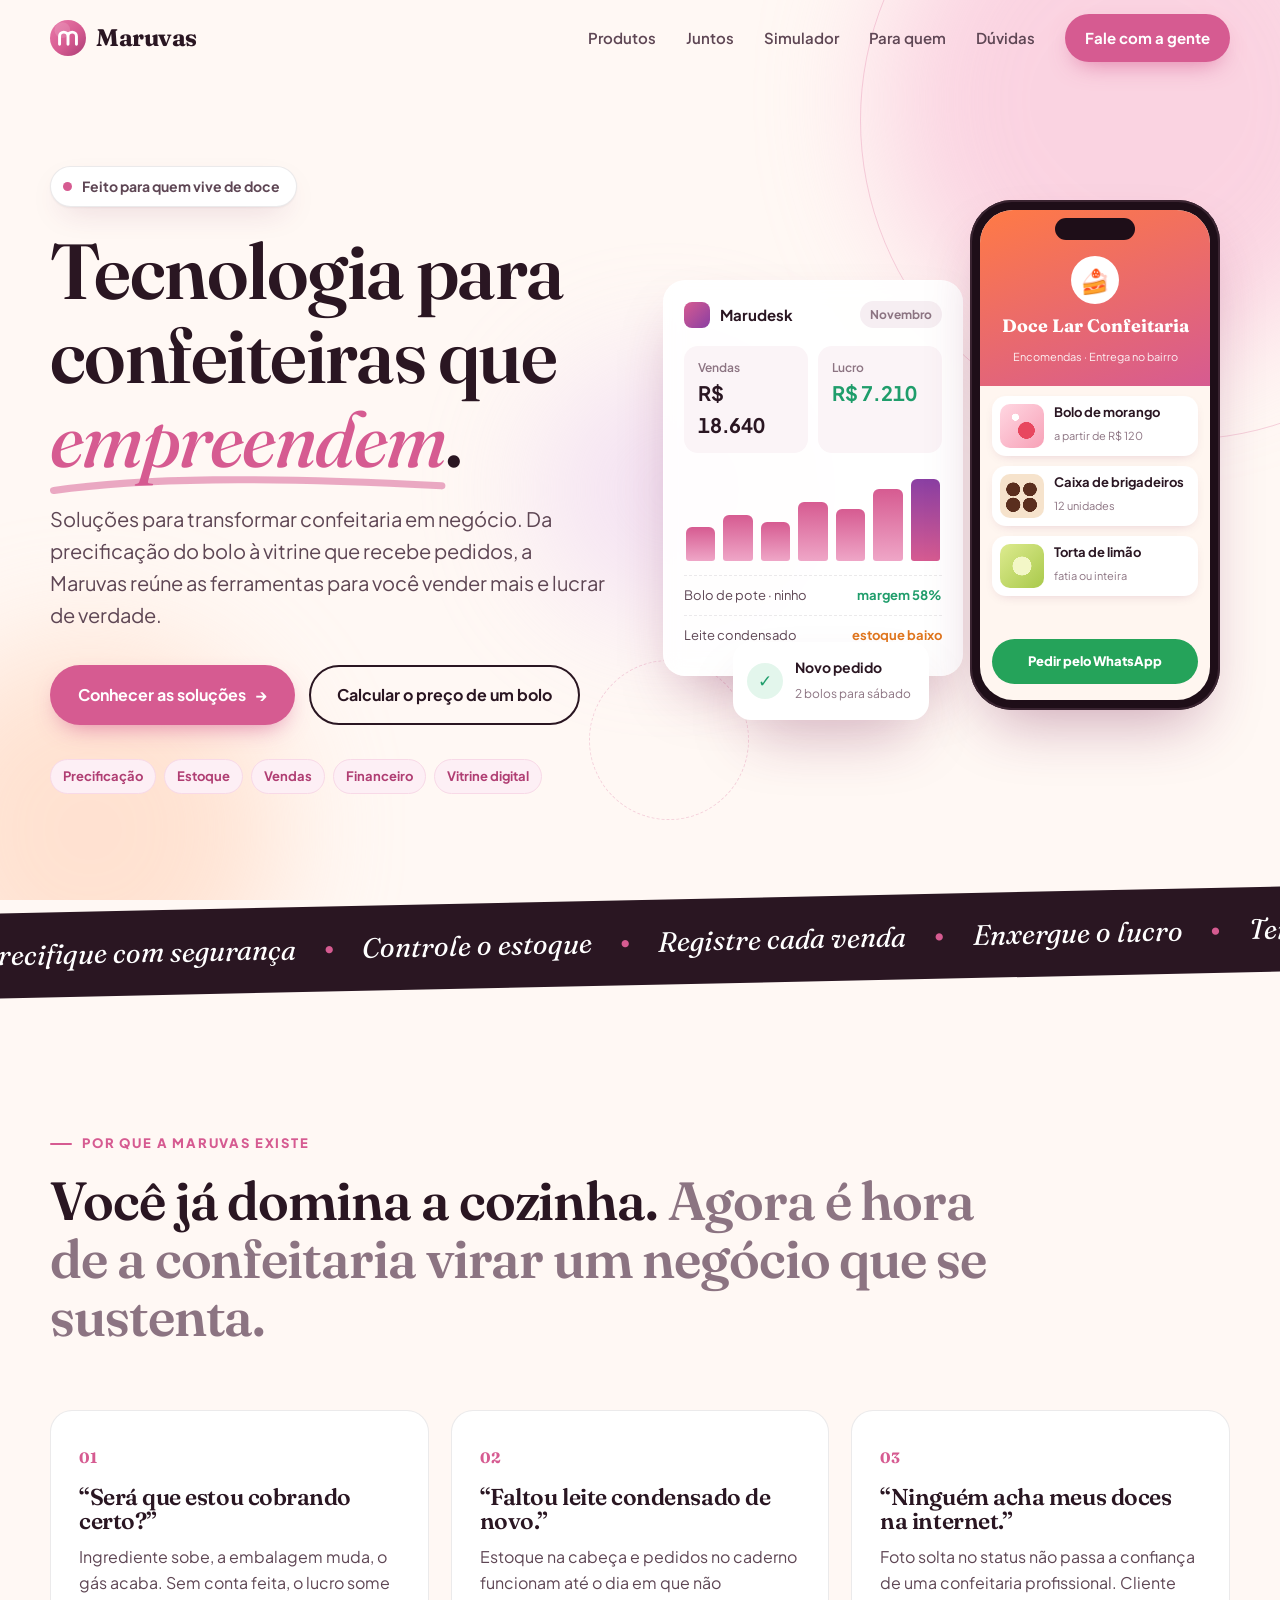
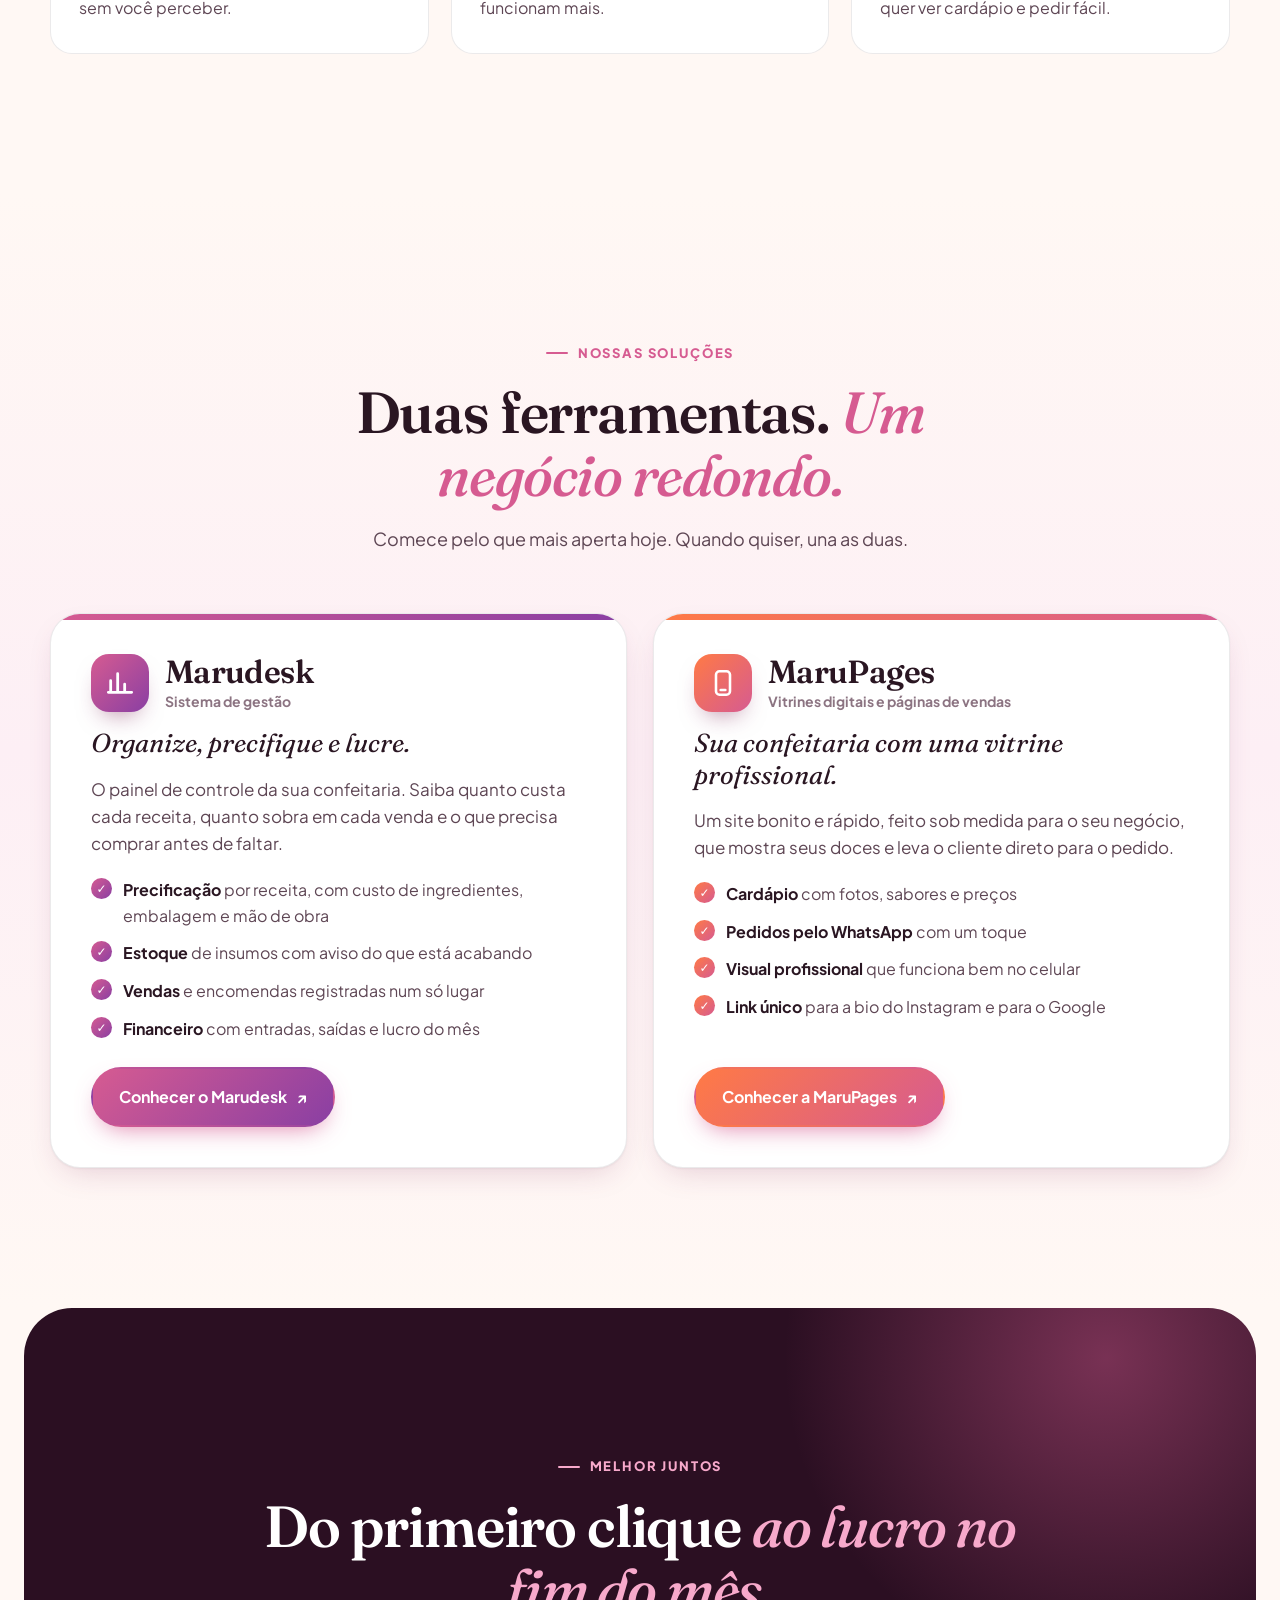
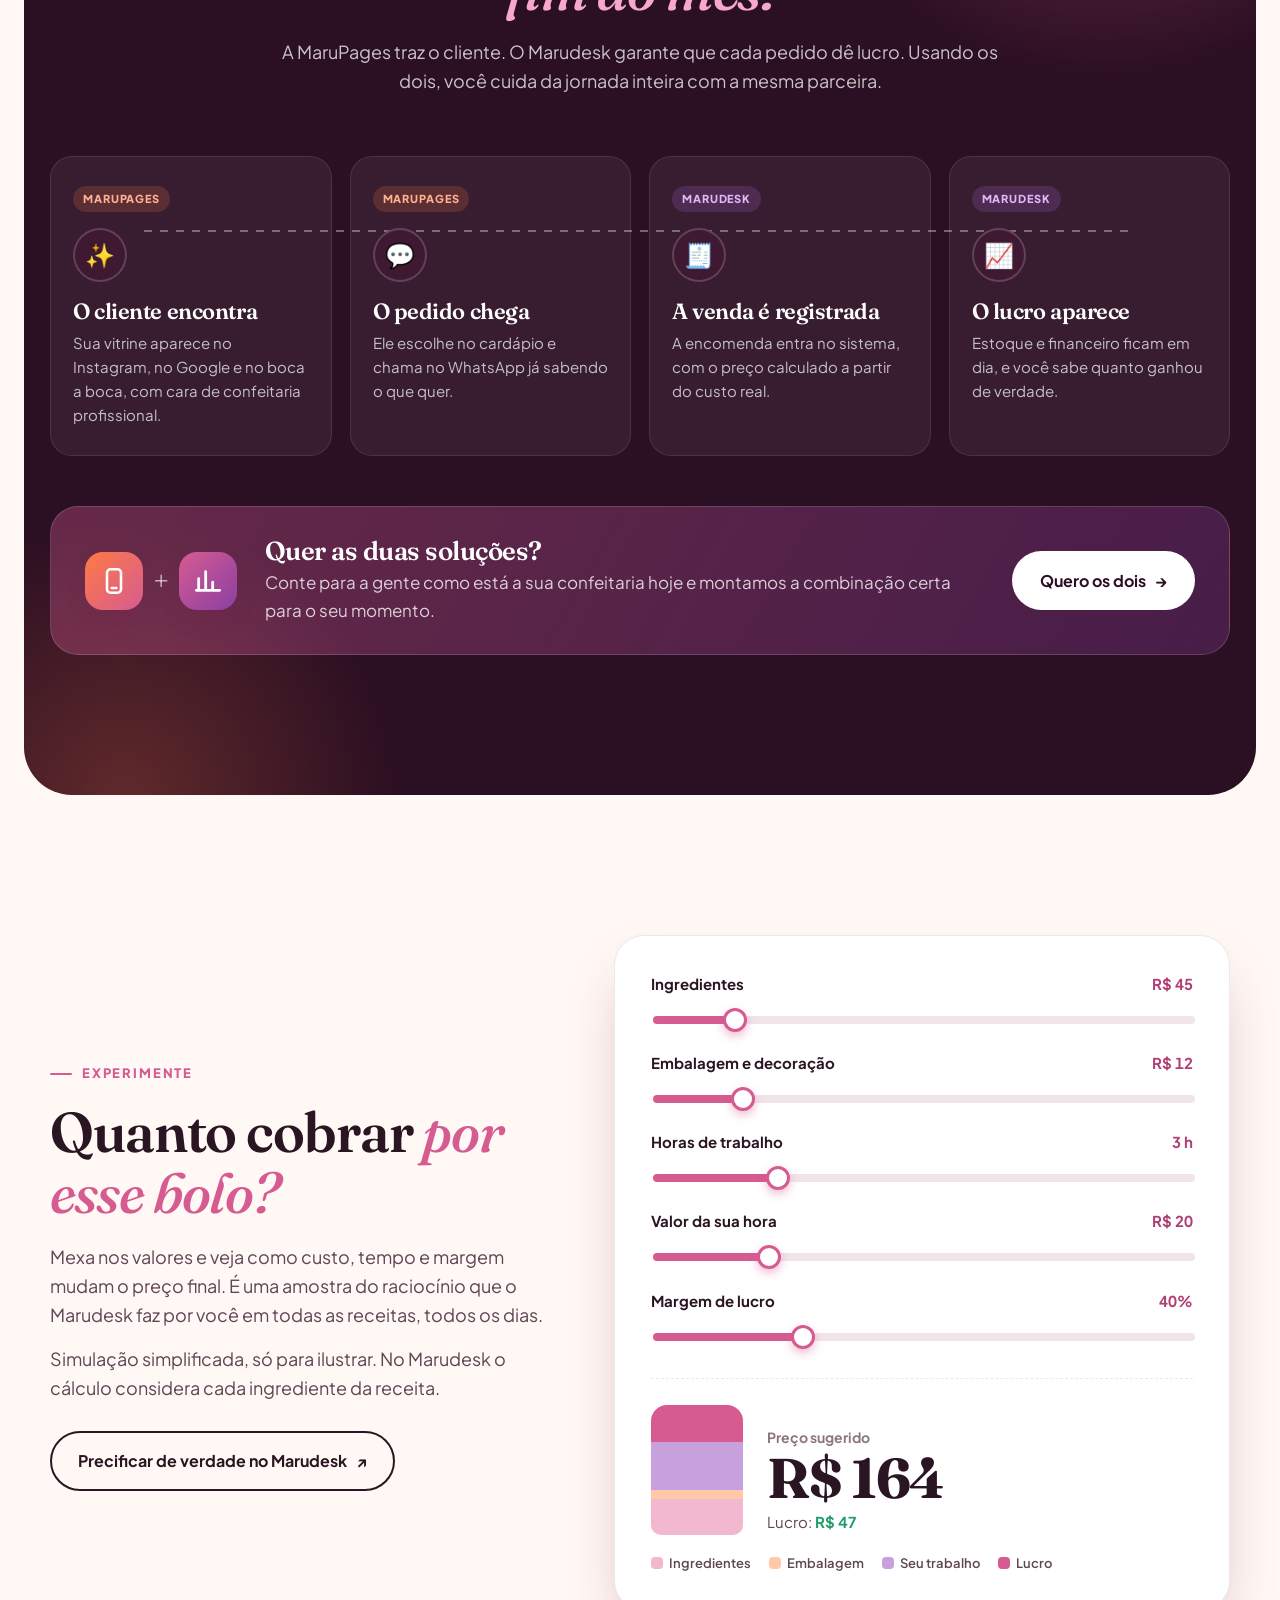
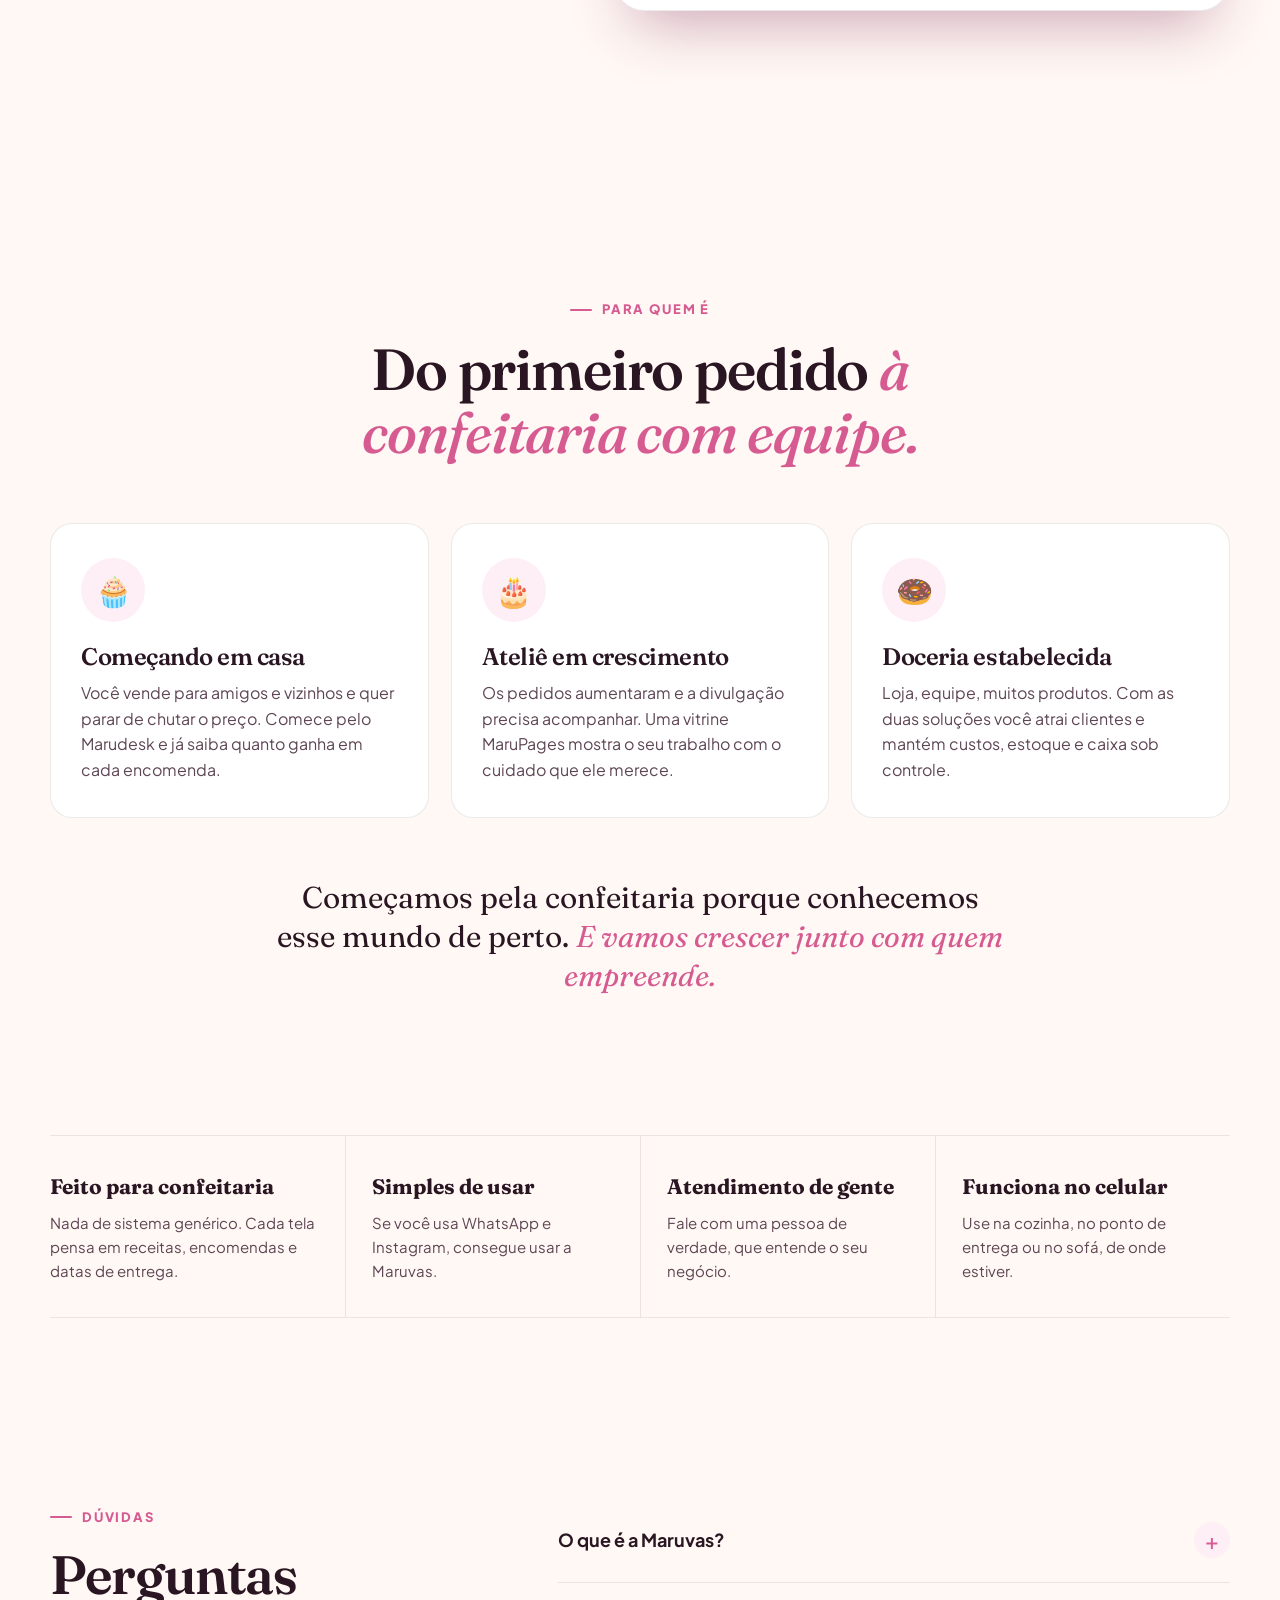
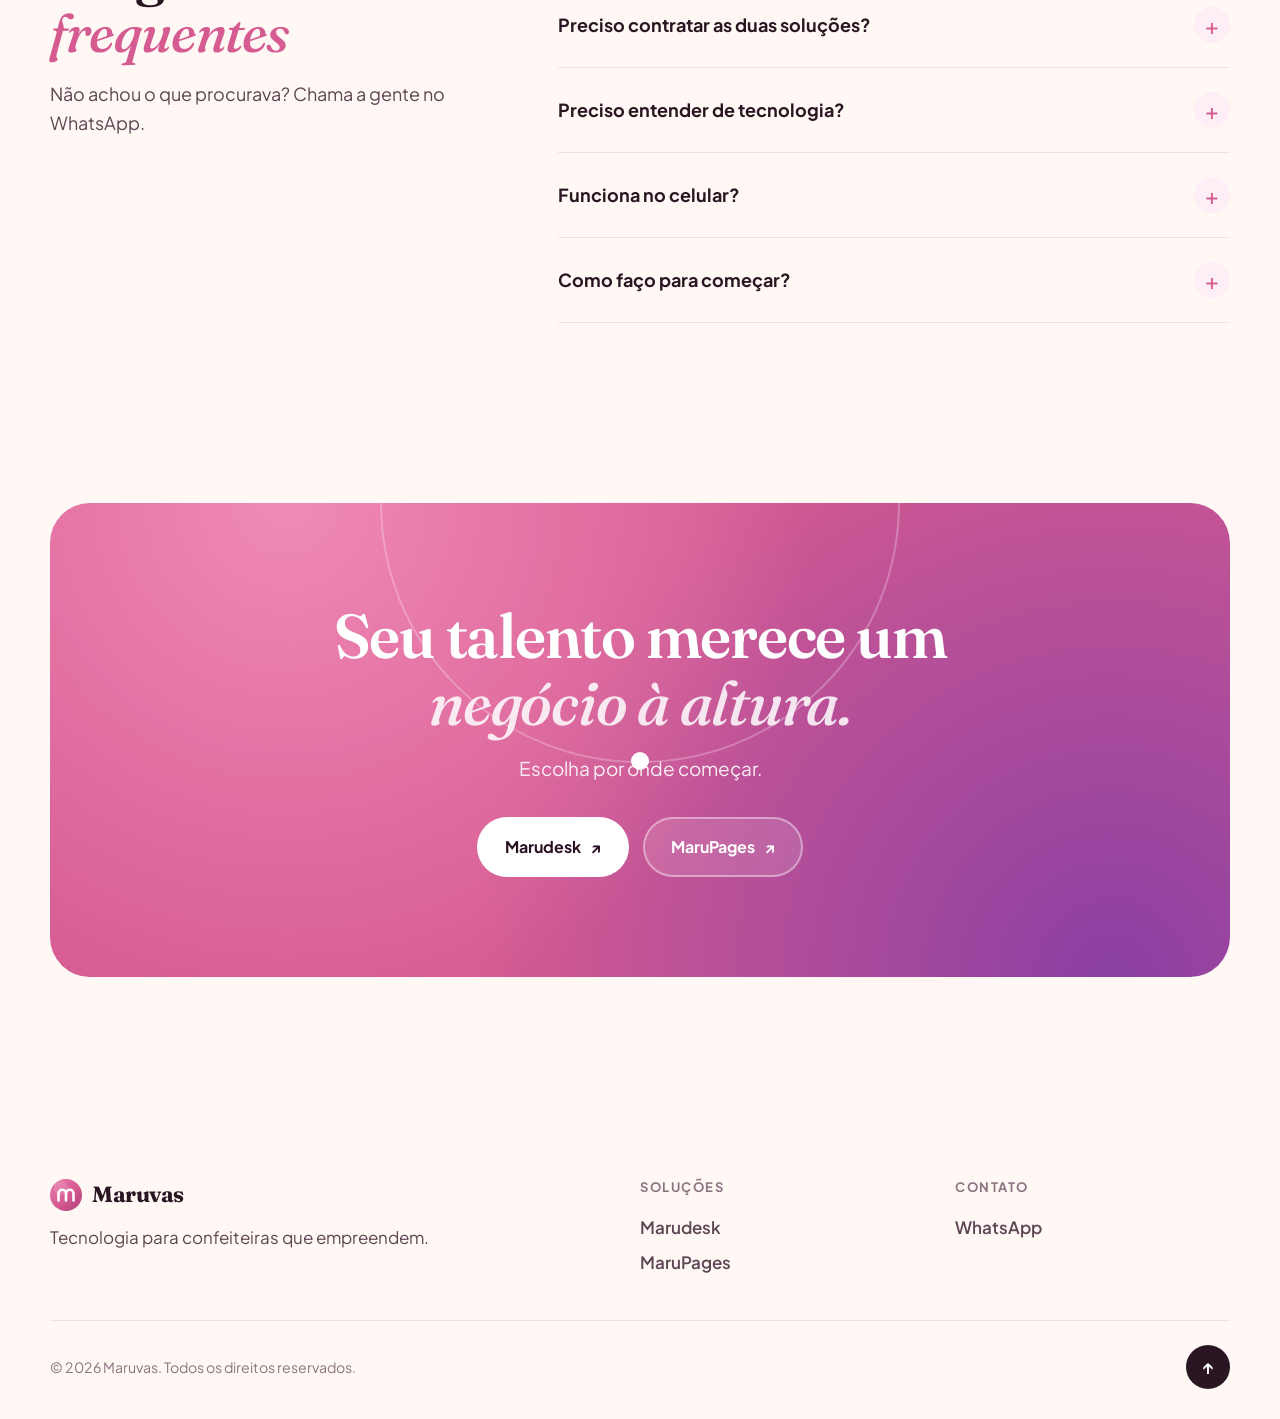
==== public/index.html @ bf13a401 "Site institucional da Maruvas como Worker de arquivos estáticos Co-Authored-By: Claude Opus 5.5 <nor" ====
<!doctype html>
<html lang="pt-BR">
<head>
  <meta charset="utf-8">
  <meta name="viewport" content="width=device-width, initial-scale=1">
  <title>Maruvas · Tecnologia para confeiteiras que empreendem</title>
  <meta name="description" content="A Maruvas cria soluções digitais para confeiteiras e doceiras: Marudesk para precificar, controlar estoque, vendas e financeiro, e MaruPages para ter uma vitrine profissional na internet.">
  <meta name="theme-color" content="#D65B91">
  <meta property="og:type" content="website">
  <meta property="og:title" content="Maruvas · Tecnologia para confeiteiras que empreendem">
  <meta property="og:description" content="Soluções para transformar confeitaria em negócio. Conheça o Marudesk e a MaruPages.">
  <meta property="og:locale" content="pt_BR">
  <link rel="icon" href="img/maruvas.svg" type="image/svg+xml">
  <link rel="preconnect" href="https://fonts.googleapis.com">
  <link rel="preconnect" href="https://fonts.gstatic.com" crossorigin>
  <link href="https://fonts.googleapis.com/css2?family=Fraunces:ital,opsz,wght@0,9..144,500;0,9..144,600;0,9..144,700;1,9..144,500;1,9..144,600&family=Plus+Jakarta+Sans:wght@400;500;600;700;800&display=swap" rel="stylesheet">
  <link rel="stylesheet" href="css/style.css">
</head>
<body>
  <div class="progresso" aria-hidden="true"><span></span></div>

  <header class="topo" id="topo">
    <div class="wrap topo__in">
      <a href="#inicio" class="marca" aria-label="Maruvas, início">
        <img src="img/maruvas.svg" alt="" width="36" height="36">
        <span>Maruvas</span>
      </a>
      <nav class="menu" id="menu" aria-label="Principal">
        <a href="#produtos">Produtos</a>
        <a href="#juntos">Juntos</a>
        <a href="#simulador">Simulador</a>
        <a href="#para-quem">Para quem</a>
        <a href="#duvidas">Dúvidas</a>
        <a href="https://wa.me/554735165171?text=Ol%C3%A1!%20Vim%20pelo%20site%20da%20Maruvas%20e%20quero%20saber%20mais." class="btn btn--sm btn--cheio menu__cta" target="_blank" rel="noopener">Fale com a gente</a>
      </nav>
      <button class="burger" id="burger" aria-label="Abrir menu" aria-expanded="false" aria-controls="menu"><span></span><span></span></button>
    </div>
  </header>

  <main id="inicio">
    <!-- HERO -->
    <section class="hero">
      <div class="hero__fundo" aria-hidden="true">
        <span class="bola bola--1" data-par="18"></span>
        <span class="bola bola--2" data-par="-26"></span>
        <span class="bola bola--3" data-par="12"></span>
        <span class="aro aro--1" data-par="-10"></span>
        <span class="aro aro--2" data-par="22"></span>
      </div>
      <div class="wrap hero__grid">
        <div class="hero__texto">
          <p class="selo" data-surge><span class="ponto"></span> Feito para quem vive de doce</p>
          <h1 data-surge style="--d:.08s">Tecnologia para confeiteiras que <em class="destaque">empreendem<svg viewBox="0 0 300 20" preserveAspectRatio="none" aria-hidden="true"><path d="M3 15 C 70 4, 160 3, 297 11"/></svg></em>.</h1>
          <p class="hero__sub" data-surge style="--d:.16s">Soluções para transformar confeitaria em negócio. Da precificação do bolo à vitrine que recebe pedidos, a Maruvas reúne as ferramentas para você vender mais e lucrar de verdade.</p>
          <div class="hero__acoes" data-surge style="--d:.24s">
            <a href="#produtos" class="btn btn--cheio mag">Conhecer as soluções <span class="seta">→</span></a>
            <a href="#simulador" class="btn btn--linha mag">Calcular o preço de um bolo</a>
          </div>
          <ul class="hero__chips" data-surge style="--d:.32s">
            <li>Precificação</li><li>Estoque</li><li>Vendas</li><li>Financeiro</li><li>Vitrine digital</li>
          </ul>
        </div>

        <div class="hero__cena" aria-hidden="true" data-surge style="--d:.2s">
          <div class="cena" id="cena">
            <!-- Cartão Marudesk -->
            <div class="cartao cartao--painel" data-tilt="8">
              <div class="cartao__topo">
                <span class="mini-logo mini-logo--desk"></span>
                <strong>Marudesk</strong>
                <span class="tag">Novembro</span>
              </div>
              <div class="kpis">
                <div><small>Vendas</small><b data-conta="18640" data-prefixo="R$ ">R$ 0</b></div>
                <div><small>Lucro</small><b class="ok" data-conta="7210" data-prefixo="R$ ">R$ 0</b></div>
              </div>
              <div class="barras">
                <span style="--h:38%"></span><span style="--h:52%"></span><span style="--h:44%"></span><span style="--h:66%"></span><span style="--h:58%"></span><span style="--h:80%"></span><span style="--h:92%"></span>
              </div>
              <div class="linha-item"><span>Bolo de pote · ninho</span><b>margem 58%</b></div>
              <div class="linha-item"><span>Leite condensado</span><b class="alerta">estoque baixo</b></div>
            </div>
            <!-- Celular MaruPages -->
            <div class="celular" data-tilt="10">
              <div class="celular__tela">
                <div class="celular__notch"></div>
                <div class="vitrine">
                  <div class="vitrine__capa">
                    <span class="vitrine__logo">🍰</span>
                    <b>Doce Lar Confeitaria</b>
                    <small>Encomendas · Entrega no bairro</small>
                  </div>
                  <div class="vitrine__item"><span class="foto f1"></span><div><b>Bolo de morango</b><small>a partir de R$ 120</small></div></div>
                  <div class="vitrine__item"><span class="foto f2"></span><div><b>Caixa de brigadeiros</b><small>12 unidades</small></div></div>
                  <div class="vitrine__item"><span class="foto f3"></span><div><b>Torta de limão</b><small>fatia ou inteira</small></div></div>
                  <div class="vitrine__btn">Pedir pelo WhatsApp</div>
                </div>
              </div>
            </div>
            <!-- Notificação -->
            <div class="notif" data-tilt="6">
              <span class="notif__icone">✓</span>
              <div><b>Novo pedido</b><small>2 bolos para sábado</small></div>
            </div>
          </div>
        </div>
      </div>
    </section>

    <!-- FAIXA -->
    <div class="faixa" aria-hidden="true">
      <div class="faixa__trilho">
        <span>Precifique com segurança</span><i>●</i><span>Controle o estoque</span><i>●</i><span>Registre cada venda</span><i>●</i><span>Enxergue o lucro</span><i>●</i><span>Tenha uma vitrine profissional</span><i>●</i><span>Receba pedidos no WhatsApp</span><i>●</i>
        <span>Precifique com segurança</span><i>●</i><span>Controle o estoque</span><i>●</i><span>Registre cada venda</span><i>●</i><span>Enxergue o lucro</span><i>●</i><span>Tenha uma vitrine profissional</span><i>●</i><span>Receba pedidos no WhatsApp</span><i>●</i>
      </div>
    </div>

    <!-- MANIFESTO -->
    <section class="secao manifesto">
      <div class="wrap">
        <p class="rotulo" data-surge>Por que a Maruvas existe</p>
        <h2 class="manifesto__frase" data-surge style="--d:.08s">Você já domina a cozinha. <span>Agora é hora de a confeitaria virar um negócio que se sustenta.</span></h2>
        <div class="dores">
          <article class="dor" data-surge style="--d:.1s">
            <span class="dor__num">01</span>
            <h3>“Será que estou cobrando certo?”</h3>
            <p>Ingrediente sobe, a embalagem muda, o gás acaba. Sem conta feita, o lucro some sem você perceber.</p>
          </article>
          <article class="dor" data-surge style="--d:.18s">
            <span class="dor__num">02</span>
            <h3>“Faltou leite condensado de novo.”</h3>
            <p>Estoque na cabeça e pedidos no caderno funcionam até o dia em que não funcionam mais.</p>
          </article>
          <article class="dor" data-surge style="--d:.26s">
            <span class="dor__num">03</span>
            <h3>“Ninguém acha meus doces na internet.”</h3>
            <p>Foto solta no status não passa a confiança de uma confeitaria profissional. Cliente quer ver cardápio e pedir fácil.</p>
          </article>
        </div>
      </div>
    </section>

    <!-- PRODUTOS -->
    <section class="secao produtos" id="produtos">
      <div class="wrap">
        <div class="cabeca">
          <p class="rotulo" data-surge>Nossas soluções</p>
          <h2 data-surge style="--d:.06s">Duas ferramentas. <em>Um negócio redondo.</em></h2>
          <p class="cabeca__sub" data-surge style="--d:.12s">Comece pelo que mais aperta hoje. Quando quiser, una as duas.</p>
        </div>

        <div class="prods">
          <article class="prod prod--desk brilho" data-surge>
            <div class="prod__topo">
              <span class="prod__logo prod__logo--desk" aria-hidden="true">
                <svg viewBox="0 0 24 24"><path d="M4 20V10M10 20V4M16 20v-7M22 20H2" fill="none" stroke="currentColor" stroke-width="2.4" stroke-linecap="round"/></svg>
              </span>
              <div>
                <h3>Marudesk</h3>
                <p class="prod__tipo">Sistema de gestão</p>
              </div>
            </div>
            <p class="prod__slogan">Organize, precifique e lucre.</p>
            <p>O painel de controle da sua confeitaria. Saiba quanto custa cada receita, quanto sobra em cada venda e o que precisa comprar antes de faltar.</p>
            <ul class="lista">
              <li><b>Precificação</b> por receita, com custo de ingredientes, embalagem e mão de obra</li>
              <li><b>Estoque</b> de insumos com aviso do que está acabando</li>
              <li><b>Vendas</b> e encomendas registradas num só lugar</li>
              <li><b>Financeiro</b> com entradas, saídas e lucro do mês</li>
            </ul>
            <a href="https://marudesk.com.br" class="btn btn--cheio prod__btn mag" target="_blank" rel="noopener">Conhecer o Marudesk <span class="seta">↗</span></a>
          </article>

          <article class="prod prod--pages brilho" data-surge style="--d:.12s">
            <div class="prod__topo">
              <span class="prod__logo prod__logo--pages" aria-hidden="true">
                <svg viewBox="0 0 24 24"><rect x="6" y="2" width="12" height="20" rx="3" fill="none" stroke="currentColor" stroke-width="2.2"/><path d="M10 18h4" stroke="currentColor" stroke-width="2.2" stroke-linecap="round"/></svg>
              </span>
              <div>
                <h3>MaruPages</h3>
                <p class="prod__tipo">Vitrines digitais e páginas de vendas</p>
              </div>
            </div>
            <p class="prod__slogan">Sua confeitaria com uma vitrine profissional.</p>
            <p>Um site bonito e rápido, feito sob medida para o seu negócio, que mostra seus doces e leva o cliente direto para o pedido.</p>
            <ul class="lista">
              <li><b>Cardápio</b> com fotos, sabores e preços</li>
              <li><b>Pedidos pelo WhatsApp</b> com um toque</li>
              <li><b>Visual profissional</b> que funciona bem no celular</li>
              <li><b>Link único</b> para a bio do Instagram e para o Google</li>
            </ul>
            <a href="https://landing-pages-exemplos.nicolasnoronhas.workers.dev/" class="btn btn--cheio prod__btn mag" target="_blank" rel="noopener">Conhecer a MaruPages <span class="seta">↗</span></a>
          </article>
        </div>
      </div>
    </section>

    <!-- JUNTOS -->
    <section class="secao juntos" id="juntos">
      <div class="wrap">
        <div class="cabeca cabeca--claro">
          <p class="rotulo" data-surge>Melhor juntos</p>
          <h2 data-surge style="--d:.06s">Do primeiro clique <em>ao lucro no fim do mês.</em></h2>
          <p class="cabeca__sub" data-surge style="--d:.12s">A MaruPages traz o cliente. O Marudesk garante que cada pedido dê lucro. Usando os dois, você cuida da jornada inteira com a mesma parceira.</p>
        </div>

        <ol class="fluxo">
          <li class="passo" data-surge>
            <span class="passo__tag passo__tag--pages">MaruPages</span>
            <span class="passo__icone">✨</span>
            <h3>O cliente encontra</h3>
            <p>Sua vitrine aparece no Instagram, no Google e no boca a boca, com cara de confeitaria profissional.</p>
          </li>
          <li class="passo" data-surge style="--d:.1s">
            <span class="passo__tag passo__tag--pages">MaruPages</span>
            <span class="passo__icone">💬</span>
            <h3>O pedido chega</h3>
            <p>Ele escolhe no cardápio e chama no WhatsApp já sabendo o que quer.</p>
          </li>
          <li class="passo" data-surge style="--d:.2s">
            <span class="passo__tag passo__tag--desk">Marudesk</span>
            <span class="passo__icone">🧾</span>
            <h3>A venda é registrada</h3>
            <p>A encomenda entra no sistema, com o preço calculado a partir do custo real.</p>
          </li>
          <li class="passo" data-surge style="--d:.3s">
            <span class="passo__tag passo__tag--desk">Marudesk</span>
            <span class="passo__icone">📈</span>
            <h3>O lucro aparece</h3>
            <p>Estoque e financeiro ficam em dia, e você sabe quanto ganhou de verdade.</p>
          </li>
        </ol>

        <div class="combo" data-surge>
          <div class="combo__selos" aria-hidden="true">
            <span class="prod__logo prod__logo--pages"><svg viewBox="0 0 24 24"><rect x="6" y="2" width="12" height="20" rx="3" fill="none" stroke="currentColor" stroke-width="2.2"/><path d="M10 18h4" stroke="currentColor" stroke-width="2.2" stroke-linecap="round"/></svg></span>
            <span class="combo__mais">+</span>
            <span class="prod__logo prod__logo--desk"><svg viewBox="0 0 24 24"><path d="M4 20V10M10 20V4M16 20v-7M22 20H2" fill="none" stroke="currentColor" stroke-width="2.4" stroke-linecap="round"/></svg></span>
          </div>
          <div class="combo__texto">
            <h3>Quer as duas soluções?</h3>
            <p>Conte para a gente como está a sua confeitaria hoje e montamos a combinação certa para o seu momento.</p>
          </div>
          <a href="https://wa.me/554735165171?text=Ol%C3%A1!%20Quero%20saber%20sobre%20Marudesk%20e%20MaruPages%20juntos." class="btn btn--branco mag" target="_blank" rel="noopener">Quero os dois <span class="seta">→</span></a>
        </div>
      </div>
    </section>

    <!-- SIMULADOR -->
    <section class="secao simulador" id="simulador">
      <div class="wrap simulador__grid">
        <div class="simulador__texto">
          <p class="rotulo" data-surge>Experimente</p>
          <h2 data-surge style="--d:.06s">Quanto cobrar <em>por esse bolo?</em></h2>
          <p data-surge style="--d:.12s">Mexa nos valores e veja como custo, tempo e margem mudam o preço final. É uma amostra do raciocínio que o Marudesk faz por você em todas as receitas, todos os dias.</p>
          <p class="nota" data-surge style="--d:.18s">Simulação simplificada, só para ilustrar. No Marudesk o cálculo considera cada ingrediente da receita.</p>
          <a href="https://marudesk.com.br" class="btn btn--linha mag" target="_blank" rel="noopener" data-surge style="--d:.22s">Precificar de verdade no Marudesk <span class="seta">↗</span></a>
        </div>

        <form class="calc brilho" id="calc" data-surge style="--d:.1s" onsubmit="return false">
          <div class="campo">
            <label for="c-ing">Ingredientes <output id="o-ing">R$ 45</output></label>
            <input type="range" id="c-ing" min="5" max="300" step="5" value="45">
          </div>
          <div class="campo">
            <label for="c-emb">Embalagem e decoração <output id="o-emb">R$ 12</output></label>
            <input type="range" id="c-emb" min="0" max="80" step="1" value="12">
          </div>
          <div class="campo">
            <label for="c-hor">Horas de trabalho <output id="o-hor">3 h</output></label>
            <input type="range" id="c-hor" min="0.5" max="12" step="0.5" value="3">
          </div>
          <div class="campo">
            <label for="c-val">Valor da sua hora <output id="o-val">R$ 20</output></label>
            <input type="range" id="c-val" min="5" max="80" step="1" value="20">
          </div>
          <div class="campo">
            <label for="c-mar">Margem de lucro <output id="o-mar">40%</output></label>
            <input type="range" id="c-mar" min="0" max="150" step="5" value="40">
          </div>

          <div class="resultado">
            <div class="resultado__pilha" aria-hidden="true">
              <span class="camada camada--ing" id="b-ing"></span>
              <span class="camada camada--emb" id="b-emb"></span>
              <span class="camada camada--mao" id="b-mao"></span>
              <span class="camada camada--luc" id="b-luc"></span>
            </div>
            <div class="resultado__num">
              <small>Preço sugerido</small>
              <strong id="r-preco" aria-live="polite">R$ 0</strong>
              <span class="resultado__luc">Lucro: <b id="r-lucro">R$ 0</b></span>
            </div>
          </div>
          <ul class="legenda" aria-hidden="true">
            <li><i class="camada--ing"></i>Ingredientes</li>
            <li><i class="camada--emb"></i>Embalagem</li>
            <li><i class="camada--mao"></i>Seu trabalho</li>
            <li><i class="camada--luc"></i>Lucro</li>
          </ul>
        </form>
      </div>
    </section>

    <!-- PARA QUEM -->
    <section class="secao paraquem" id="para-quem">
      <div class="wrap">
        <div class="cabeca">
          <p class="rotulo" data-surge>Para quem é</p>
          <h2 data-surge style="--d:.06s">Do primeiro pedido <em>à confeitaria com equipe.</em></h2>
        </div>
        <div class="perfis">
          <article class="perfil" data-surge>
            <span class="perfil__emoji" aria-hidden="true">🧁</span>
            <h3>Começando em casa</h3>
            <p>Você vende para amigos e vizinhos e quer parar de chutar o preço. Comece pelo Marudesk e já saiba quanto ganha em cada encomenda.</p>
          </article>
          <article class="perfil" data-surge style="--d:.1s">
            <span class="perfil__emoji" aria-hidden="true">🎂</span>
            <h3>Ateliê em crescimento</h3>
            <p>Os pedidos aumentaram e a divulgação precisa acompanhar. Uma vitrine MaruPages mostra o seu trabalho com o cuidado que ele merece.</p>
          </article>
          <article class="perfil" data-surge style="--d:.2s">
            <span class="perfil__emoji" aria-hidden="true">🍩</span>
            <h3>Doceria estabelecida</h3>
            <p>Loja, equipe, muitos produtos. Com as duas soluções você atrai clientes e mantém custos, estoque e caixa sob controle.</p>
          </article>
        </div>
        <p class="futuro" data-surge>Começamos pela confeitaria porque conhecemos esse mundo de perto. <span>E vamos crescer junto com quem empreende.</span></p>
      </div>
    </section>

    <!-- VALORES -->
    <section class="secao valores">
      <div class="wrap valores__grid">
        <div class="valor" data-surge><b>Feito para confeitaria</b><p>Nada de sistema genérico. Cada tela pensa em receitas, encomendas e datas de entrega.</p></div>
        <div class="valor" data-surge style="--d:.08s"><b>Simples de usar</b><p>Se você usa WhatsApp e Instagram, consegue usar a Maruvas.</p></div>
        <div class="valor" data-surge style="--d:.16s"><b>Atendimento de gente</b><p>Fale com uma pessoa de verdade, que entende o seu negócio.</p></div>
        <div class="valor" data-surge style="--d:.24s"><b>Funciona no celular</b><p>Use na cozinha, no ponto de entrega ou no sofá, de onde estiver.</p></div>
      </div>
    </section>

    <!-- DÚVIDAS -->
    <section class="secao duvidas" id="duvidas">
      <div class="wrap duvidas__grid">
        <div class="cabeca cabeca--esq">
          <p class="rotulo" data-surge>Dúvidas</p>
          <h2 data-surge style="--d:.06s">Perguntas <em>frequentes</em></h2>
          <p class="cabeca__sub" data-surge style="--d:.12s">Não achou o que procurava? Chama a gente no WhatsApp.</p>
        </div>
        <div class="faq">
          <details data-surge>
            <summary>O que é a Maruvas?</summary>
            <p>A Maruvas é a marca que reúne as nossas soluções digitais para confeiteiras e doceiras. Hoje são duas: o Marudesk, para a gestão do negócio, e a MaruPages, para a sua vitrine na internet.</p>
          </details>
          <details data-surge style="--d:.05s">
            <summary>Preciso contratar as duas soluções?</summary>
            <p>Não. Cada uma funciona sozinha. Você pode começar pela que resolve o seu maior problema hoje e somar a outra quando fizer sentido.</p>
          </details>
          <details data-surge style="--d:.1s">
            <summary>Preciso entender de tecnologia?</summary>
            <p>Não. Tudo foi pensado para ser simples, e a gente acompanha você nos primeiros passos.</p>
          </details>
          <details data-surge style="--d:.15s">
            <summary>Funciona no celular?</summary>
            <p>Sim. As vitrines MaruPages são feitas primeiro para o celular, e o Marudesk pode ser usado no navegador do celular ou do computador.</p>
          </details>
          <details data-surge style="--d:.2s">
            <summary>Como faço para começar?</summary>
            <p>Escolha a solução abaixo e conheça os detalhes, ou fale com a gente no WhatsApp para entender o que é melhor para o seu momento.</p>
          </details>
        </div>
      </div>
    </section>

    <!-- CTA FINAL -->
    <section class="secao final">
      <div class="wrap">
        <div class="final__caixa" data-surge>
          <span class="final__aro" aria-hidden="true"></span>
          <h2>Seu talento merece um <em>negócio à altura.</em></h2>
          <p>Escolha por onde começar.</p>
          <div class="final__acoes">
            <a href="https://marudesk.com.br" class="btn btn--branco mag" target="_blank" rel="noopener">Marudesk <span class="seta">↗</span></a>
            <a href="https://landing-pages-exemplos.nicolasnoronhas.workers.dev/" class="btn btn--vidro mag" target="_blank" rel="noopener">MaruPages <span class="seta">↗</span></a>
          </div>
        </div>
      </div>
    </section>
  </main>

  <footer class="rodape">
    <div class="wrap rodape__grid">
      <div>
        <a href="#inicio" class="marca marca--rodape"><img src="img/maruvas.svg" alt="" width="32" height="32"><span>Maruvas</span></a>
        <p>Tecnologia para confeiteiras que empreendem.</p>
      </div>
      <div>
        <h4>Soluções</h4>
        <a href="https://marudesk.com.br" target="_blank" rel="noopener">Marudesk</a>
        <a href="https://landing-pages-exemplos.nicolasnoronhas.workers.dev/" target="_blank" rel="noopener">MaruPages</a>
      </div>
      <div>
        <h4>Contato</h4>
        <a href="https://wa.me/554735165171" target="_blank" rel="noopener">WhatsApp</a>
      </div>
    </div>
    <div class="wrap rodape__base">
      <small>© <span id="ano">2026</span> Maruvas. Todos os direitos reservados.</small>
      <a href="#inicio" class="subir" aria-label="Voltar ao topo">↑</a>
    </div>
  </footer>

  <script src="js/main.js" defer></script>
</body>
</html>
---- public/css/style.css ----
:root {
  --rosa: #D65B91;
  --rosa-esc: #B03E73;
  --rosa-claro: #F8D9E7;
  --rosa-bg: #FDEFF5;
  --creme: #FFF8F4;
  --branco: #FFFFFF;
  --tinta: #2A1622;
  --tinta-2: #5E4654;
  --tinta-3: #8C7482;
  --borda: rgba(42, 22, 34, .09);
  --ameixa: #2B0F22;
  --ameixa-2: #3F1832;
  --desk-a: #D65B91;
  --desk-b: #8A3FA3;
  --pages-a: #FF7A45;
  --pages-b: #D65B91;
  --ok: #1F9D6B;
  --alerta: #E0761E;
  --raio: 22px;
  --sombra: 0 1px 2px rgba(42,22,34,.05), 0 12px 32px -12px rgba(120, 30, 80, .22);
  --sombra-forte: 0 30px 60px -20px rgba(120, 30, 80, .38);
  --serif: "Fraunces", Georgia, serif;
  --sans: "Plus Jakarta Sans", system-ui, -apple-system, "Segoe UI", sans-serif;
  --ease: cubic-bezier(.2, .8, .2, 1);
  color-scheme: light;
}

*, *::before, *::after { box-sizing: border-box; }
html { scroll-behavior: smooth; -webkit-text-size-adjust: 100%; overflow-x: clip; }
body {
  margin: 0;
  font-family: var(--sans);
  font-size: 17px;
  line-height: 1.6;
  color: var(--tinta);
  background: var(--creme);
  overflow-x: clip;
  -webkit-font-smoothing: antialiased;
}
img, svg { display: block; max-width: 100%; }
a { color: inherit; }
h1, h2, h3 { font-family: var(--serif); font-weight: 600; line-height: 1.08; letter-spacing: -.02em; margin: 0; }
h2 em, h1 em { font-style: italic; color: var(--rosa); font-weight: 500; }
p { margin: 0; }
::selection { background: var(--rosa); color: #fff; }
:focus-visible { outline: 3px solid var(--rosa); outline-offset: 3px; border-radius: 8px; }

.wrap { width: min(1180px, 100% - 40px); margin-inline: auto; }
.secao { padding: clamp(80px, 11vw, 140px) 0; position: relative; }

/* ---------- Entrada (IntersectionObserver) ---------- */
[data-surge] {
  opacity: 0;
  transform: translateY(26px);
  transition: opacity .8s var(--ease), transform .8s var(--ease);
  transition-delay: var(--d, 0s);
}
[data-surge].vis { opacity: 1; transform: none; }
.sem-js [data-surge] { opacity: 1; transform: none; }

/* ---------- Progresso ---------- */
.progresso { position: fixed; inset: 0 0 auto; height: 3px; z-index: 60; pointer-events: none; }
.progresso span { display: block; height: 100%; width: 100%; transform-origin: 0 50%; transform: scaleX(0); background: linear-gradient(90deg, var(--pages-a), var(--rosa), var(--desk-b)); }

/* ---------- Botões ---------- */
.btn {
  --bx: 0px; --by: 0px;
  display: inline-flex; align-items: center; justify-content: center; gap: .55em;
  padding: 15px 26px; border-radius: 999px;
  font-weight: 700; font-size: 16px; text-decoration: none; white-space: nowrap;
  border: 2px solid transparent; cursor: pointer;
  transform: translate(var(--bx), var(--by));
  transition: transform .35s var(--ease), background .25s, color .25s, box-shadow .3s, border-color .25s;
}
.btn--sm { padding: 10px 18px; font-size: 15px; }
.btn--cheio { background: var(--rosa); color: #fff; box-shadow: 0 10px 24px -10px rgba(214, 91, 145, .8); }
.btn--cheio:hover { background: var(--rosa-esc); box-shadow: 0 16px 30px -10px rgba(214, 91, 145, .9); }
.btn--linha { border-color: var(--tinta); color: var(--tinta); background: transparent; }
.btn--linha:hover { background: var(--tinta); color: #fff; }
.btn--branco { background: #fff; color: var(--ameixa); }
.btn--branco:hover { background: var(--rosa-claro); }
.btn--vidro { background: rgba(255,255,255,.12); color: #fff; border-color: rgba(255,255,255,.4); backdrop-filter: blur(6px); }
.btn--vidro:hover { background: rgba(255,255,255,.22); }
.seta { display: inline-block; transition: transform .3s var(--ease); }
.btn:hover .seta { transform: translateX(4px); }
.btn:hover .seta:is(:not(:empty)) { }

/* ---------- Topo ---------- */
.topo { position: fixed; inset: 0 0 auto; z-index: 50; transition: background .3s, box-shadow .3s, backdrop-filter .3s; }
.topo__in { display: flex; align-items: center; justify-content: space-between; height: 76px; }
.topo.rolou { background: rgba(255, 248, 244, .82); backdrop-filter: saturate(1.4) blur(14px); -webkit-backdrop-filter: saturate(1.4) blur(14px); box-shadow: 0 1px 0 var(--borda); }
.marca { display: inline-flex; align-items: center; gap: 10px; text-decoration: none; font-family: var(--serif); font-weight: 700; font-size: 24px; letter-spacing: -.02em; }
.marca img { transition: transform .6s var(--ease); }
.marca:hover img { transform: rotate(-20deg) scale(1.06); }
.menu { display: flex; align-items: center; gap: 30px; }
.menu a:not(.btn) { text-decoration: none; font-weight: 600; font-size: 15px; color: var(--tinta-2); position: relative; padding: 4px 0; }
.menu a:not(.btn)::after { content: ""; position: absolute; left: 0; right: 0; bottom: -2px; height: 2px; border-radius: 2px; background: var(--rosa); transform: scaleX(0); transform-origin: right; transition: transform .35s var(--ease); }
.menu a:not(.btn):hover { color: var(--tinta); }
.menu a:not(.btn):hover::after, .menu a.ativo::after { transform: scaleX(1); transform-origin: left; }
.menu a.ativo { color: var(--tinta); }
.burger { display: none; width: 44px; height: 44px; border: 0; background: transparent; position: relative; cursor: pointer; border-radius: 12px; }
.burger span { position: absolute; left: 11px; right: 11px; height: 2px; background: var(--tinta); border-radius: 2px; transition: transform .35s var(--ease), top .35s var(--ease); }
.burger span:first-child { top: 17px; }
.burger span:last-child { top: 25px; }
.burger[aria-expanded="true"] span:first-child { top: 21px; transform: rotate(45deg); }
.burger[aria-expanded="true"] span:last-child { top: 21px; transform: rotate(-45deg); }

/* ---------- Hero ---------- */
.hero { position: relative; padding: 150px 0 90px; min-height: min(100vh, 920px); display: flex; align-items: center; overflow: hidden; }
.hero__fundo { position: absolute; inset: 0; pointer-events: none; }
.bola { position: absolute; border-radius: 50%; filter: blur(60px); opacity: .55; }
.bola--1 { width: 520px; height: 520px; background: #F7B5D2; top: -160px; right: -120px; animation: flutua 14s ease-in-out infinite; }
.bola--2 { width: 380px; height: 380px; background: #FFD0B5; bottom: -120px; left: -100px; animation: flutua 18s ease-in-out infinite reverse; }
.bola--3 { width: 260px; height: 260px; background: #E3C2F0; top: 40%; left: 42%; opacity: .4; animation: flutua 16s ease-in-out infinite; }
.aro { position: absolute; border-radius: 50%; border: 1.5px solid rgba(214, 91, 145, .25); }
.aro--1 { width: 640px; height: 640px; top: -200px; right: -220px; }
.aro--2 { width: 160px; height: 160px; bottom: 80px; left: 46%; border-style: dashed; animation: gira 40s linear infinite; }
@keyframes flutua { 0%,100% { translate: 0 0; } 50% { translate: 30px -40px; } }
@keyframes gira { to { rotate: 360deg; } }

.hero__grid { position: relative; display: grid; grid-template-columns: 1.05fr .95fr; gap: 50px; align-items: center; }
.selo { display: inline-flex; align-items: center; gap: 10px; padding: 8px 16px 8px 12px; border-radius: 999px; background: #fff; border: 1px solid var(--borda); font-size: 14px; font-weight: 700; color: var(--tinta-2); box-shadow: var(--sombra); }
.ponto { width: 9px; height: 9px; border-radius: 50%; background: var(--rosa); box-shadow: 0 0 0 0 rgba(214,91,145,.6); animation: pulsa 2s infinite; }
@keyframes pulsa { 70% { box-shadow: 0 0 0 10px rgba(214,91,145,0); } 100% { box-shadow: 0 0 0 0 rgba(214,91,145,0); } }
.hero h1 { font-size: clamp(42px, 6.2vw, 78px); margin: 22px 0 22px; }
.destaque { position: relative; white-space: nowrap; }
.destaque svg { position: absolute; left: 0; right: 0; bottom: -.12em; width: 100%; height: .3em; overflow: visible; }
.destaque path { fill: none; stroke: var(--rosa); stroke-width: 6; stroke-linecap: round; stroke-dasharray: 320; stroke-dashoffset: 320; opacity: .5; }
.vis .destaque path, h1.vis .destaque path { animation: risca 1.2s .7s var(--ease) forwards; }
@keyframes risca { to { stroke-dashoffset: 0; } }
.hero__sub { font-size: clamp(17px, 1.6vw, 20px); color: var(--tinta-2); max-width: 560px; }
.hero__acoes { display: flex; flex-wrap: wrap; gap: 14px; margin-top: 34px; }
.hero__chips { list-style: none; padding: 0; margin: 34px 0 0; display: flex; flex-wrap: wrap; gap: 8px; }
.hero__chips li { font-size: 13px; font-weight: 700; color: var(--rosa-esc); background: var(--rosa-bg); border: 1px solid var(--rosa-claro); padding: 6px 12px; border-radius: 999px; }

/* Cena */
.hero__cena { position: relative; }
.cena { position: relative; height: 560px; perspective: 1200px; }
[data-tilt] { transition: transform .5s var(--ease); transform-style: preserve-3d; will-change: transform; }
.cartao { position: absolute; background: rgba(255,255,255,.92); border: 1px solid rgba(255,255,255,.8); border-radius: var(--raio); box-shadow: var(--sombra-forte); backdrop-filter: blur(10px); }
.cartao--painel { width: 300px; left: -30px; top: 80px; padding: 20px; z-index: 1; }
.cartao__topo { display: flex; align-items: center; gap: 10px; margin-bottom: 18px; font-size: 15px; }
.tag { margin-left: auto; font-size: 12px; font-weight: 700; color: var(--tinta-3); background: #F6EEF2; padding: 4px 10px; border-radius: 999px; }
.mini-logo { width: 26px; height: 26px; border-radius: 8px; }
.mini-logo--desk { background: linear-gradient(135deg, var(--desk-a), var(--desk-b)); }
.kpis { display: grid; grid-template-columns: 1fr 1fr; gap: 10px; }
.kpis div { background: #FBF4F7; border-radius: 14px; padding: 12px 14px; }
.kpis small { display: block; font-size: 12px; color: var(--tinta-3); font-weight: 600; }
.kpis b { font-size: 20px; font-variant-numeric: tabular-nums; letter-spacing: -.01em; }
.kpis b.ok { color: var(--ok); }
.barras { display: flex; align-items: flex-end; gap: 8px; height: 90px; margin: 18px 0 14px; padding: 0 2px; }
.barras span { flex: 1; height: var(--h); border-radius: 6px 6px 3px 3px; background: linear-gradient(180deg, var(--rosa), #EFA6C7); transform-origin: bottom; transform: scaleY(0); transition: transform 1s var(--ease); }
.barras span:last-child { background: linear-gradient(180deg, var(--desk-b), var(--rosa)); }
.vis .barras span { transform: scaleY(1); }
.barras span:nth-child(2) { transition-delay: .06s; } .barras span:nth-child(3) { transition-delay: .12s; } .barras span:nth-child(4) { transition-delay: .18s; } .barras span:nth-child(5) { transition-delay: .24s; } .barras span:nth-child(6) { transition-delay: .3s; } .barras span:nth-child(7) { transition-delay: .36s; }
.linha-item { display: flex; justify-content: space-between; gap: 10px; font-size: 13px; padding: 9px 0; border-top: 1px dashed var(--borda); color: var(--tinta-2); }
.linha-item b { color: var(--ok); font-weight: 700; }
.linha-item b.alerta { color: var(--alerta); }

.celular { position: absolute; right: 10px; top: 0; width: 250px; height: 510px; border-radius: 42px; background: #1E0E18; padding: 10px; box-shadow: var(--sombra-forte), inset 0 0 0 2px #3a2431; z-index: 2; }
.celular__tela { position: relative; height: 100%; border-radius: 33px; overflow: hidden; background: #FFF6F0; }
.celular__notch { position: absolute; top: 8px; left: 50%; width: 80px; height: 22px; margin-left: -40px; border-radius: 20px; background: #1E0E18; z-index: 2; }
.vitrine { height: 100%; display: flex; flex-direction: column; }
.vitrine__capa { padding: 46px 16px 18px; text-align: center; color: #fff; background: linear-gradient(160deg, var(--pages-a), var(--pages-b)); }
.vitrine__logo { display: grid; place-items: center; width: 48px; height: 48px; margin: 0 auto 8px; border-radius: 50%; background: #fff; font-size: 24px; }
.vitrine__capa b { display: block; font-family: var(--serif); font-size: 18px; }
.vitrine__capa small { font-size: 11px; opacity: .9; }
.vitrine__item { display: flex; gap: 10px; align-items: center; margin: 10px 12px 0; padding: 8px; background: #fff; border-radius: 14px; box-shadow: 0 4px 12px -6px rgba(120,30,80,.25); }
.vitrine__item b { display: block; font-size: 13px; line-height: 1.2; }
.vitrine__item small { font-size: 11px; color: var(--tinta-3); }
.foto { flex: none; width: 44px; height: 44px; border-radius: 10px; }
.f1 { background: radial-gradient(circle at 35% 30%, #fff 0 8%, transparent 9%), radial-gradient(circle at 60% 60%, #E8475F 0 22%, transparent 23%), linear-gradient(135deg, #FFD7E2, #F7A1B7); }
.f2 { background: radial-gradient(circle at 30% 35%, #5A2E1E 0 16%, transparent 17%), radial-gradient(circle at 68% 35%, #5A2E1E 0 16%, transparent 17%), radial-gradient(circle at 30% 70%, #5A2E1E 0 16%, transparent 17%), radial-gradient(circle at 68% 70%, #5A2E1E 0 16%, transparent 17%), #F6E3CC; }
.f3 { background: radial-gradient(circle at 50% 50%, #F3F7C7 0 30%, transparent 31%), linear-gradient(135deg, #DDEB8F, #A9C94B); }
.vitrine__btn { margin: auto 12px 16px; padding: 12px; border-radius: 999px; text-align: center; font-size: 13px; font-weight: 800; color: #fff; background: #25A35A; animation: chama 2.6s ease-in-out infinite; }
@keyframes chama { 0%,100% { transform: scale(1); } 50% { transform: scale(1.04); } }

.notif { position: absolute; left: 40px; bottom: 40px; display: flex; gap: 12px; align-items: center; padding: 14px 18px 14px 14px; background: #fff; border-radius: 18px; box-shadow: var(--sombra-forte); z-index: 3; animation: sobe 5s ease-in-out infinite; }
.notif__icone { display: grid; place-items: center; width: 36px; height: 36px; border-radius: 50%; background: #E3F6EC; color: var(--ok); font-weight: 900; }
.notif b { display: block; font-size: 14px; }
.notif small { font-size: 12px; color: var(--tinta-3); }
@keyframes sobe { 0%,100% { translate: 0 0; } 50% { translate: 0 -10px; } }

/* ---------- Faixa ---------- */
.faixa { background: var(--tinta); color: #fff; overflow: hidden; padding: 20px 0; transform: rotate(-1.2deg); margin: 0 -20px; position: relative; z-index: 2; }
.faixa__trilho { display: flex; gap: 28px; width: max-content; align-items: center; animation: corre 36s linear infinite; font-family: var(--serif); font-size: clamp(20px, 2.4vw, 28px); font-style: italic; white-space: nowrap; }
.faixa i { font-style: normal; color: var(--rosa); font-size: .6em; }
.faixa:hover .faixa__trilho { animation-play-state: paused; }
@keyframes corre { to { transform: translateX(-50%); } }

/* ---------- Cabeçalhos de seção ---------- */
.rotulo { display: inline-flex; align-items: center; gap: 10px; font-size: 13px; font-weight: 800; letter-spacing: .14em; text-transform: uppercase; color: var(--rosa); margin-bottom: 18px; }
.rotulo::before { content: ""; width: 22px; height: 2px; background: currentColor; border-radius: 2px; }
.cabeca { text-align: center; max-width: 760px; margin: 0 auto 60px; }
.cabeca h2 { font-size: clamp(34px, 4.6vw, 58px); }
.cabeca__sub { margin-top: 18px; font-size: 18px; color: var(--tinta-2); }
.cabeca--esq { text-align: left; margin: 0; }
.cabeca--claro h2 { color: #fff; }
.cabeca--claro h2 em { color: #F7A9CB; }
.cabeca--claro .cabeca__sub { color: rgba(255,255,255,.75); }
.cabeca--claro .rotulo { color: #F7A9CB; }

/* ---------- Manifesto ---------- */
.manifesto__frase { font-size: clamp(30px, 4.2vw, 54px); max-width: 980px; }
.manifesto__frase span { color: var(--tinta-3); }
.dores { display: grid; grid-template-columns: repeat(3, 1fr); gap: 22px; margin-top: 64px; }
.dor { position: relative; padding: 32px 28px; background: #fff; border-radius: var(--raio); border: 1px solid var(--borda); transition: transform .4s var(--ease), box-shadow .4s var(--ease), border-color .3s; }
.dor:hover { transform: translateY(-6px); box-shadow: var(--sombra); border-color: var(--rosa-claro); }
.dor__num { font-family: var(--serif); font-size: 15px; font-weight: 700; color: var(--rosa); }
.dor h3 { font-size: 23px; margin: 14px 0 10px; }
.dor p { color: var(--tinta-2); font-size: 16px; }

/* ---------- Produtos ---------- */
.produtos { background: linear-gradient(180deg, var(--creme), var(--rosa-bg) 50%, var(--creme)); }
.prods { display: grid; grid-template-columns: 1fr 1fr; gap: 26px; }
.prod { position: relative; display: flex; flex-direction: column; gap: 16px; padding: 40px; border-radius: 30px; background: #fff; border: 1px solid var(--borda); box-shadow: var(--sombra); overflow: hidden; transition: transform .5s var(--ease), box-shadow .5s var(--ease); }
.prod::before { content: ""; position: absolute; inset: 0 0 auto; height: 6px; }
.prod--desk::before { background: linear-gradient(90deg, var(--desk-a), var(--desk-b)); }
.prod--pages::before { background: linear-gradient(90deg, var(--pages-a), var(--pages-b)); }
.prod:hover { transform: translateY(-8px); box-shadow: var(--sombra-forte); }
.prod > p { color: var(--tinta-2); }
.prod__topo { display: flex; align-items: center; gap: 16px; }
.prod__topo h3 { font-size: 32px; }
.prod__tipo { font-size: 14px; font-weight: 700; color: var(--tinta-3); }
.prod__logo { display: grid; place-items: center; flex: none; width: 58px; height: 58px; border-radius: 18px; color: #fff; box-shadow: 0 12px 24px -12px rgba(120,30,80,.6); transition: transform .5s var(--ease); }
.prod__logo svg { width: 28px; height: 28px; }
.prod:hover .prod__logo { transform: rotate(-8deg) scale(1.06); }
.prod__logo--desk { background: linear-gradient(135deg, var(--desk-a), var(--desk-b)); }
.prod__logo--pages { background: linear-gradient(135deg, var(--pages-a), var(--pages-b)); }
.prod__slogan { font-family: var(--serif); font-size: 26px; font-style: italic; line-height: 1.2; color: var(--tinta) !important; }
.lista { list-style: none; padding: 0; margin: 4px 0 10px; display: grid; gap: 12px; }
.lista li { position: relative; padding-left: 32px; color: var(--tinta-2); font-size: 16px; }
.lista li::before { content: "✓"; position: absolute; left: 0; top: 1px; width: 21px; height: 21px; display: grid; place-items: center; font-size: 12px; font-weight: 900; border-radius: 50%; color: #fff; background: var(--rosa); }
.prod--desk .lista li::before { background: linear-gradient(135deg, var(--desk-a), var(--desk-b)); }
.prod--pages .lista li::before { background: linear-gradient(135deg, var(--pages-a), var(--pages-b)); }
.lista b { color: var(--tinta); }
.prod__btn { margin-top: auto; align-self: flex-start; }
.prod--desk .prod__btn { background: linear-gradient(135deg, var(--desk-a), var(--desk-b)); }
.prod--pages .prod__btn { background: linear-gradient(135deg, var(--pages-a), var(--pages-b)); }
.prod .prod__btn:hover { filter: brightness(1.08); }

/* brilho que segue o mouse */
.brilho { --mx: 50%; --my: 50%; }
.brilho::after { content: ""; position: absolute; inset: 0; pointer-events: none; border-radius: inherit; background: radial-gradient(420px circle at var(--mx) var(--my), rgba(214, 91, 145, .12), transparent 45%); opacity: 0; transition: opacity .4s; }
.brilho:hover::after { opacity: 1; }

/* ---------- Juntos ---------- */
.juntos { background: var(--ameixa); color: #fff; overflow: hidden; border-radius: 48px; margin: 0 clamp(8px, 2vw, 24px); }
.juntos::before { content: ""; position: absolute; width: 700px; height: 700px; top: -300px; right: -200px; border-radius: 50%; background: radial-gradient(circle, rgba(214,91,145,.45), transparent 65%); pointer-events: none; }
.juntos::after { content: ""; position: absolute; width: 600px; height: 600px; bottom: -300px; left: -200px; border-radius: 50%; background: radial-gradient(circle, rgba(255,122,69,.25), transparent 65%); pointer-events: none; }
.juntos .wrap { position: relative; z-index: 1; }
.fluxo { list-style: none; padding: 0; margin: 0; display: grid; grid-template-columns: repeat(4, 1fr); gap: 18px; position: relative; }
.fluxo::before { content: ""; position: absolute; top: 74px; left: 8%; right: 8%; height: 2px; background: repeating-linear-gradient(90deg, rgba(255,255,255,.35) 0 8px, transparent 8px 16px); }
.passo { position: relative; padding: 26px 22px 28px; border-radius: var(--raio); background: rgba(255,255,255,.06); border: 1px solid rgba(255,255,255,.1); transition: background .3s, transform .4s var(--ease), border-color .3s; }
.passo:hover { background: rgba(255,255,255,.1); transform: translateY(-6px); border-color: rgba(247,169,203,.4); }
.passo__tag { display: inline-block; font-size: 11px; font-weight: 800; letter-spacing: .08em; text-transform: uppercase; padding: 4px 10px; border-radius: 999px; }
.passo__tag--pages { background: rgba(255,122,69,.18); color: #FFB08F; }
.passo__tag--desk { background: rgba(170,100,210,.2); color: #E1B6F5; }
.passo__icone { position: relative; z-index: 1; display: grid; place-items: center; width: 54px; height: 54px; margin: 16px 0 18px; border-radius: 50%; background: var(--ameixa-2); border: 2px solid rgba(255,255,255,.18); font-size: 24px; }
.passo h3 { font-size: 22px; margin-bottom: 8px; }
.passo p { color: rgba(255,255,255,.72); font-size: 15px; }
.combo { display: flex; align-items: center; gap: 28px; margin-top: 50px; padding: 30px 34px; border-radius: 28px; background: linear-gradient(120deg, rgba(214,91,145,.35), rgba(138,63,163,.3)); border: 1px solid rgba(255,255,255,.15); }
.combo__selos { display: flex; align-items: center; gap: 10px; flex: none; }
.combo__mais { font-family: var(--serif); font-size: 30px; color: rgba(255,255,255,.7); }
.combo__texto { flex: 1; }
.combo h3 { font-size: 26px; margin-bottom: 4px; }
.combo p { color: rgba(255,255,255,.78); }

/* ---------- Simulador ---------- */
.simulador__grid { display: grid; grid-template-columns: .9fr 1.1fr; gap: 60px; align-items: center; }
.simulador__texto h2 { font-size: clamp(34px, 4.6vw, 56px); margin-bottom: 20px; }
.simulador__texto > p:not(.rotulo) { color: var(--tinta-2); font-size: 18px; }
.simulador__texto .nota { font-size: 14px; color: var(--tinta-3); margin: 16px 0 28px; }
.calc { position: relative; padding: 36px; border-radius: 30px; background: #fff; border: 1px solid var(--borda); box-shadow: var(--sombra-forte); overflow: hidden; }
.campo + .campo { margin-top: 20px; }
.campo label { display: flex; justify-content: space-between; font-weight: 700; font-size: 15px; margin-bottom: 8px; }
.campo output { font-variant-numeric: tabular-nums; color: var(--rosa-esc); }
input[type="range"] { -webkit-appearance: none; appearance: none; width: 100%; height: 8px; border-radius: 99px; background: linear-gradient(90deg, var(--rosa) var(--p, 50%), #F1E4EA var(--p, 50%)); outline: none; cursor: pointer; }
input[type="range"]::-webkit-slider-thumb { -webkit-appearance: none; width: 24px; height: 24px; border-radius: 50%; background: #fff; border: 3px solid var(--rosa); box-shadow: 0 4px 10px rgba(214,91,145,.4); transition: transform .2s; }
input[type="range"]::-moz-range-thumb { width: 20px; height: 20px; border-radius: 50%; background: #fff; border: 3px solid var(--rosa); box-shadow: 0 4px 10px rgba(214,91,145,.4); }
input[type="range"]:active::-webkit-slider-thumb { transform: scale(1.2); }
.resultado { display: flex; align-items: flex-end; gap: 24px; margin-top: 30px; padding-top: 26px; border-top: 1px dashed var(--borda); }
.resultado__pilha { display: flex; flex-direction: column-reverse; width: 92px; height: 130px; border-radius: 16px 16px 10px 10px; overflow: hidden; background: #F7EEF2; flex: none; }
.camada { display: block; width: 100%; transition: flex-grow .5s var(--ease); flex: 1 1 0; }
.camada--ing { background: #F2B8CF; }
.camada--emb { background: #FFC9A8; }
.camada--mao { background: #C8A0DD; }
.camada--luc { background: var(--rosa); }
.resultado__num small { display: block; font-weight: 700; color: var(--tinta-3); font-size: 14px; }
.resultado__num strong { display: block; font-family: var(--serif); font-size: clamp(40px, 5vw, 56px); line-height: 1.05; letter-spacing: -.02em; font-variant-numeric: tabular-nums; }
.resultado__luc { font-size: 15px; color: var(--tinta-2); }
.resultado__luc b { color: var(--ok); }
.legenda { list-style: none; display: flex; flex-wrap: wrap; gap: 8px 18px; padding: 0; margin: 18px 0 0; font-size: 13px; color: var(--tinta-2); font-weight: 600; }
.legenda li { display: flex; align-items: center; gap: 6px; }
.legenda i { width: 12px; height: 12px; border-radius: 4px; display: inline-block; }

/* ---------- Para quem ---------- */
.perfis { display: grid; grid-template-columns: repeat(3, 1fr); gap: 22px; }
.perfil { padding: 34px 30px; border-radius: var(--raio); background: #fff; border: 1px solid var(--borda); transition: transform .4s var(--ease), box-shadow .4s var(--ease); }
.perfil:hover { transform: translateY(-6px) rotate(-.4deg); box-shadow: var(--sombra); }
.perfil__emoji { display: grid; place-items: center; width: 64px; height: 64px; border-radius: 50%; background: var(--rosa-bg); font-size: 30px; margin-bottom: 22px; transition: transform .5s var(--ease); }
.perfil:hover .perfil__emoji { transform: scale(1.12) rotate(10deg); }
.perfil h3 { font-size: 24px; margin-bottom: 10px; }
.perfil p { color: var(--tinta-2); font-size: 16px; }
.futuro { text-align: center; max-width: 740px; margin: 60px auto 0; font-family: var(--serif); font-size: clamp(22px, 2.6vw, 30px); line-height: 1.3; }
.futuro span { color: var(--rosa); font-style: italic; }

/* ---------- Valores ---------- */
.valores { padding-top: 0; }
.valores__grid { display: grid; grid-template-columns: repeat(4, 1fr); gap: 0; border-top: 1px solid var(--borda); border-bottom: 1px solid var(--borda); }
.valor { padding: 34px 26px; border-left: 1px solid var(--borda); }
.valor:first-child { border-left: 0; padding-left: 0; }
.valor b { display: block; font-family: var(--serif); font-size: 21px; margin-bottom: 8px; }
.valor p { color: var(--tinta-2); font-size: 15px; }

/* ---------- FAQ ---------- */
.duvidas { padding-top: 40px; }
.duvidas__grid { display: grid; grid-template-columns: .8fr 1.2fr; gap: 60px; align-items: start; }
.duvidas h2 { font-size: clamp(34px, 4.4vw, 54px); }
.faq details { border-bottom: 1px solid var(--borda); }
.faq summary { list-style: none; display: flex; align-items: center; justify-content: space-between; gap: 20px; padding: 24px 0; font-weight: 700; font-size: 18px; cursor: pointer; transition: color .2s; }
.faq summary::-webkit-details-marker { display: none; }
.faq summary::after { content: "+"; flex: none; display: grid; place-items: center; width: 36px; height: 36px; border-radius: 50%; background: var(--rosa-bg); color: var(--rosa); font-size: 22px; font-weight: 500; transition: transform .35s var(--ease), background .3s, color .3s; }
.faq summary:hover { color: var(--rosa-esc); }
.faq details[open] summary::after { transform: rotate(45deg); background: var(--rosa); color: #fff; }
.faq details p { padding: 0 50px 24px 0; color: var(--tinta-2); animation: abre .4s var(--ease); }
@keyframes abre { from { opacity: 0; transform: translateY(-6px); } }

/* ---------- CTA final ---------- */
.final { padding-top: 40px; }
.final__caixa { position: relative; overflow: hidden; text-align: center; color: #fff; padding: clamp(60px, 8vw, 100px) 24px; border-radius: 40px; background: radial-gradient(circle at 20% 0%, #F08AB6, transparent 50%), radial-gradient(circle at 90% 100%, #8A3FA3, transparent 55%), var(--rosa); }
.final__aro { position: absolute; width: 520px; height: 520px; top: -260px; left: 50%; margin-left: -260px; border-radius: 50%; border: 2px solid rgba(255,255,255,.25); animation: gira 50s linear infinite; }
.final__aro::after { content: ""; position: absolute; width: 18px; height: 18px; border-radius: 50%; background: #fff; bottom: -9px; left: 50%; margin-left: -9px; }
.final h2 { position: relative; font-size: clamp(34px, 5vw, 62px); max-width: 820px; margin: 0 auto; }
.final h2 em { color: #fff; opacity: .85; }
.final p { position: relative; margin: 16px 0 34px; font-size: 19px; opacity: .9; }
.final__acoes { position: relative; display: flex; justify-content: center; flex-wrap: wrap; gap: 14px; }

/* ---------- Rodapé ---------- */
.rodape { padding: 60px 0 30px; }
.rodape__grid { display: grid; grid-template-columns: 2fr 1fr 1fr; gap: 40px; padding-bottom: 40px; border-bottom: 1px solid var(--borda); }
.marca--rodape { font-size: 22px; margin-bottom: 12px; }
.rodape p { color: var(--tinta-2); }
.rodape h4 { margin: 0 0 12px; font-size: 13px; text-transform: uppercase; letter-spacing: .12em; color: var(--tinta-3); }
.rodape__grid a:not(.marca) { display: block; text-decoration: none; color: var(--tinta-2); font-weight: 600; padding: 4px 0; transition: color .2s, transform .3s var(--ease); }
.rodape__grid a:not(.marca):hover { color: var(--rosa); transform: translateX(4px); }
.rodape__base { display: flex; justify-content: space-between; align-items: center; padding-top: 24px; color: var(--tinta-3); }
.subir { display: grid; place-items: center; width: 44px; height: 44px; border-radius: 50%; background: var(--tinta); color: #fff; text-decoration: none; font-weight: 700; transition: transform .3s var(--ease), background .3s; }
.subir:hover { transform: translateY(-4px); background: var(--rosa); }

/* ---------- Responsivo ---------- */
@media (max-width: 1020px) {
  .hero__grid { grid-template-columns: 1fr; gap: 30px; }
  .hero { padding-top: 130px; min-height: 0; }
  .cena { height: 540px; max-width: 560px; margin: 0 auto; }
  .fluxo { grid-template-columns: 1fr 1fr; }
  .fluxo::before { display: none; }
  .simulador__grid, .duvidas__grid { grid-template-columns: 1fr; gap: 40px; }
  .valores__grid { grid-template-columns: 1fr 1fr; }
  .valor:nth-child(3) { border-left: 0; padding-left: 0; }
  .valor:nth-child(n+3) { border-top: 1px solid var(--borda); }
}
@media (max-width: 860px) {
  .burger { display: block; }
  .menu { position: fixed; inset: 76px 0 auto; flex-direction: column; align-items: stretch; gap: 0; padding: 10px 20px 24px; background: rgba(255,248,244,.98); backdrop-filter: blur(14px); box-shadow: 0 20px 30px -20px rgba(42,22,34,.3); transform: translateY(-8px); opacity: 0; visibility: hidden; transition: opacity .3s, transform .35s var(--ease), visibility .3s; }
  .menu.aberto { transform: none; opacity: 1; visibility: visible; }
  .menu a:not(.btn) { padding: 14px 0; font-size: 17px; border-bottom: 1px solid var(--borda); }
  .menu a:not(.btn)::after { display: none; }
  .menu__cta { margin-top: 16px; }
  .topo.menu-aberto { background: rgba(255,248,244,.98); }
  .prods, .dores, .perfis { grid-template-columns: 1fr; }
  .combo { flex-direction: column; text-align: center; }
  .rodape__grid { grid-template-columns: 1fr 1fr; }
  .rodape__grid > div:first-child { grid-column: 1 / -1; }
}
@media (max-width: 560px) {
  body { font-size: 16px; }
  .wrap { width: calc(100% - 32px); }
  .hero h1 { font-size: 40px; }
  .destaque { white-space: normal; }
  .hero__acoes .btn { width: 100%; }
  .hero__cena { --esc: .64; height: calc(560px * var(--esc)); }
  .cena { width: 560px; height: 560px; max-width: none; transform: scale(var(--esc)); transform-origin: top left; margin: 0; }
  .cartao--painel { left: 0; }
  .prod { padding: 30px 22px; }
  .prod__topo h3 { font-size: 28px; }
  .prod__btn { align-self: stretch; }
  .fluxo { grid-template-columns: 1fr; }
  .calc { padding: 26px 20px; }
  .resultado { gap: 16px; }
  .resultado__pilha { width: 70px; height: 110px; }
  .valores__grid { grid-template-columns: 1fr; }
  .valor { border-left: 0 !important; padding-left: 0; }
  .valor + .valor { border-top: 1px solid var(--borda); }
  .faq details p { padding-right: 0; }
  .juntos { border-radius: 30px; }
  .final__caixa { border-radius: 28px; }
  .final__acoes .btn { width: 100%; }
  .rodape__base small { max-width: 70%; }
}

@media (prefers-reduced-motion: reduce) {
  *, *::before, *::after { animation-duration: .001ms !important; animation-iteration-count: 1 !important; transition-duration: .001ms !important; scroll-behavior: auto !important; }
  [data-surge] { opacity: 1; transform: none; }
  .faixa__trilho { animation: none; }
}
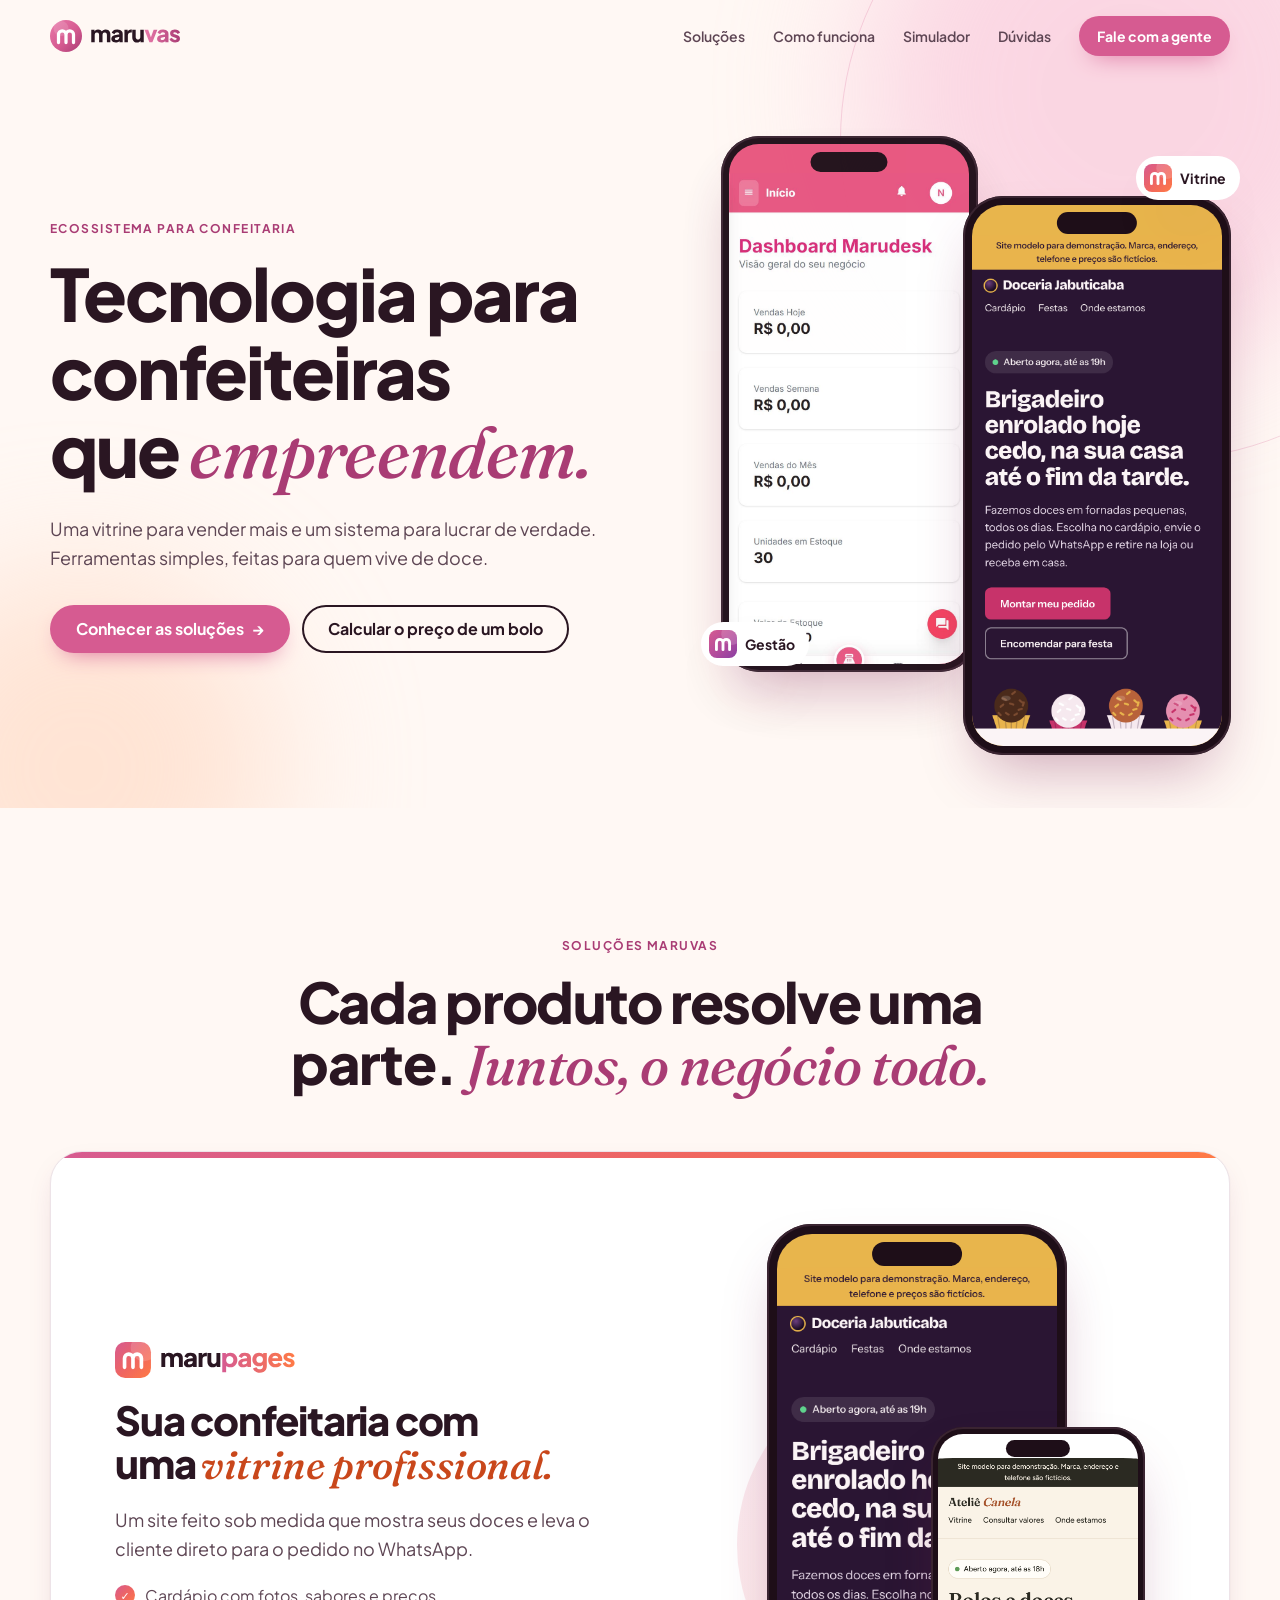
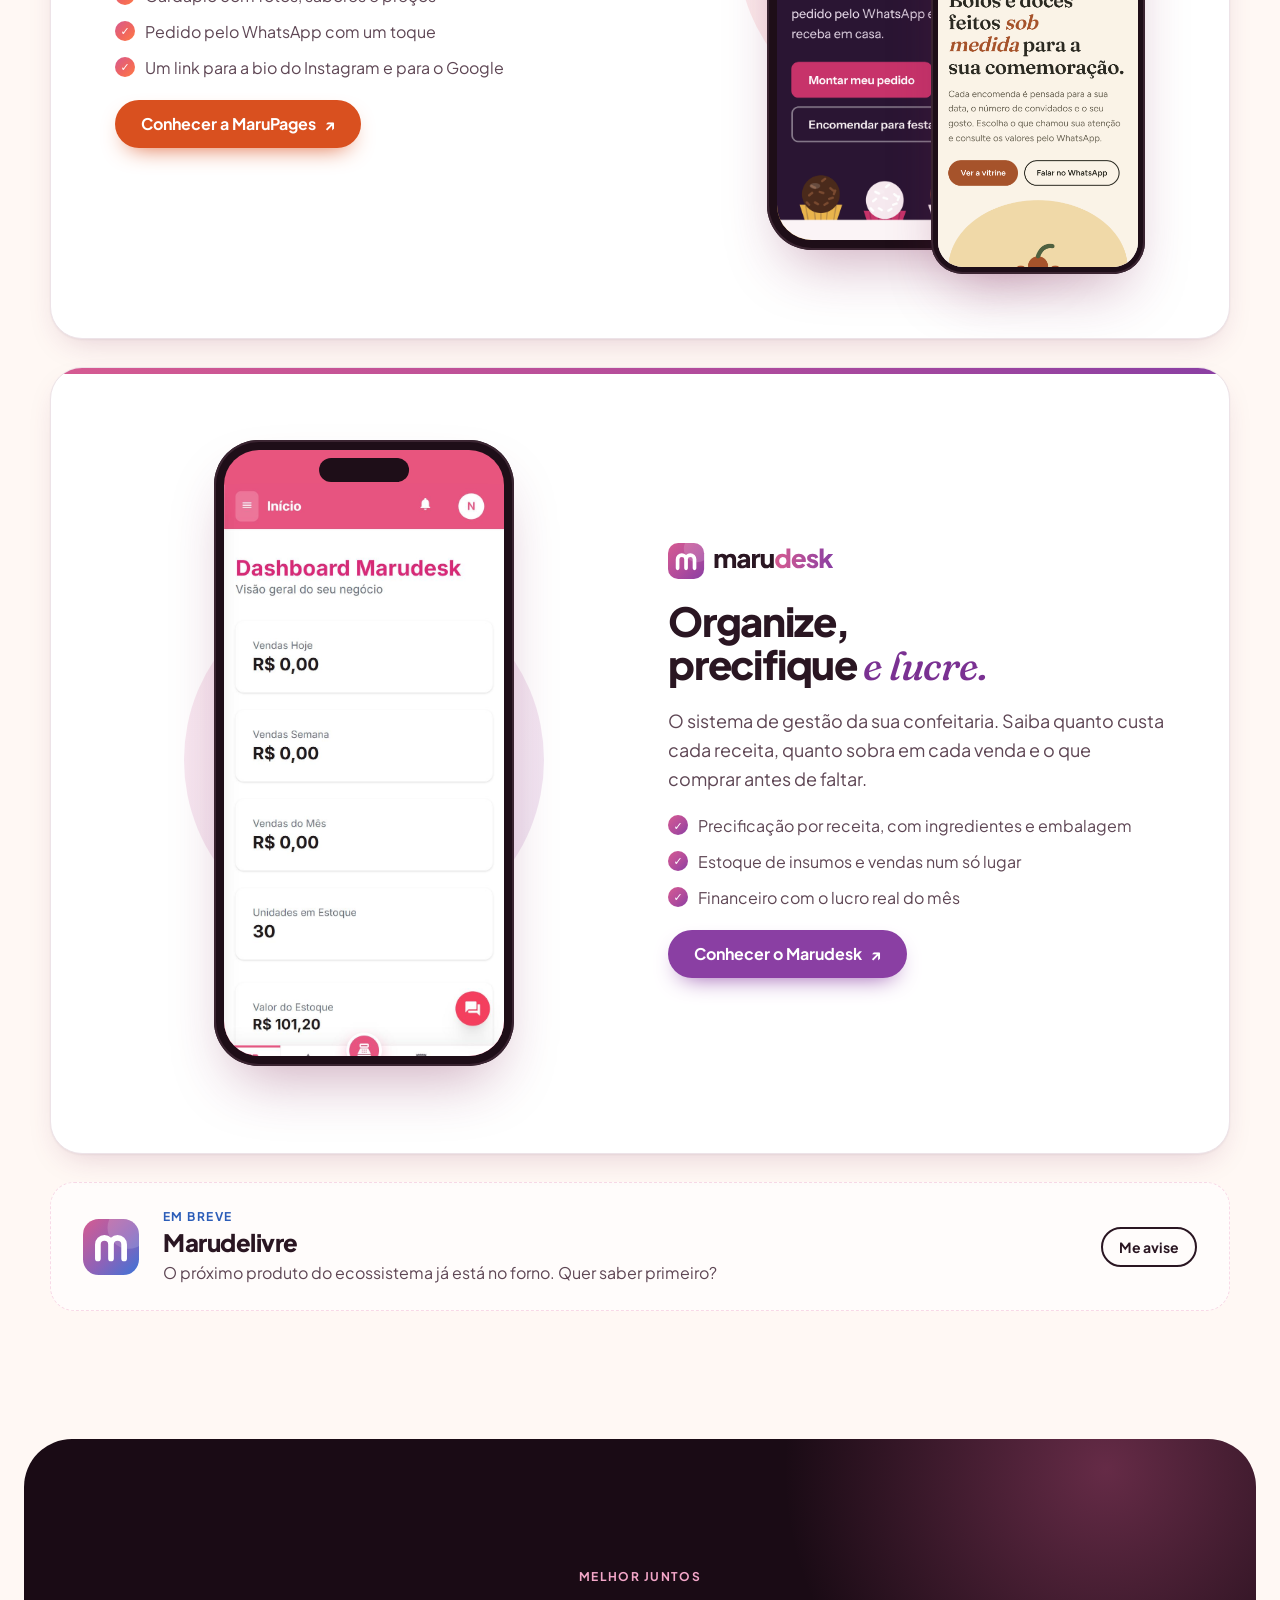
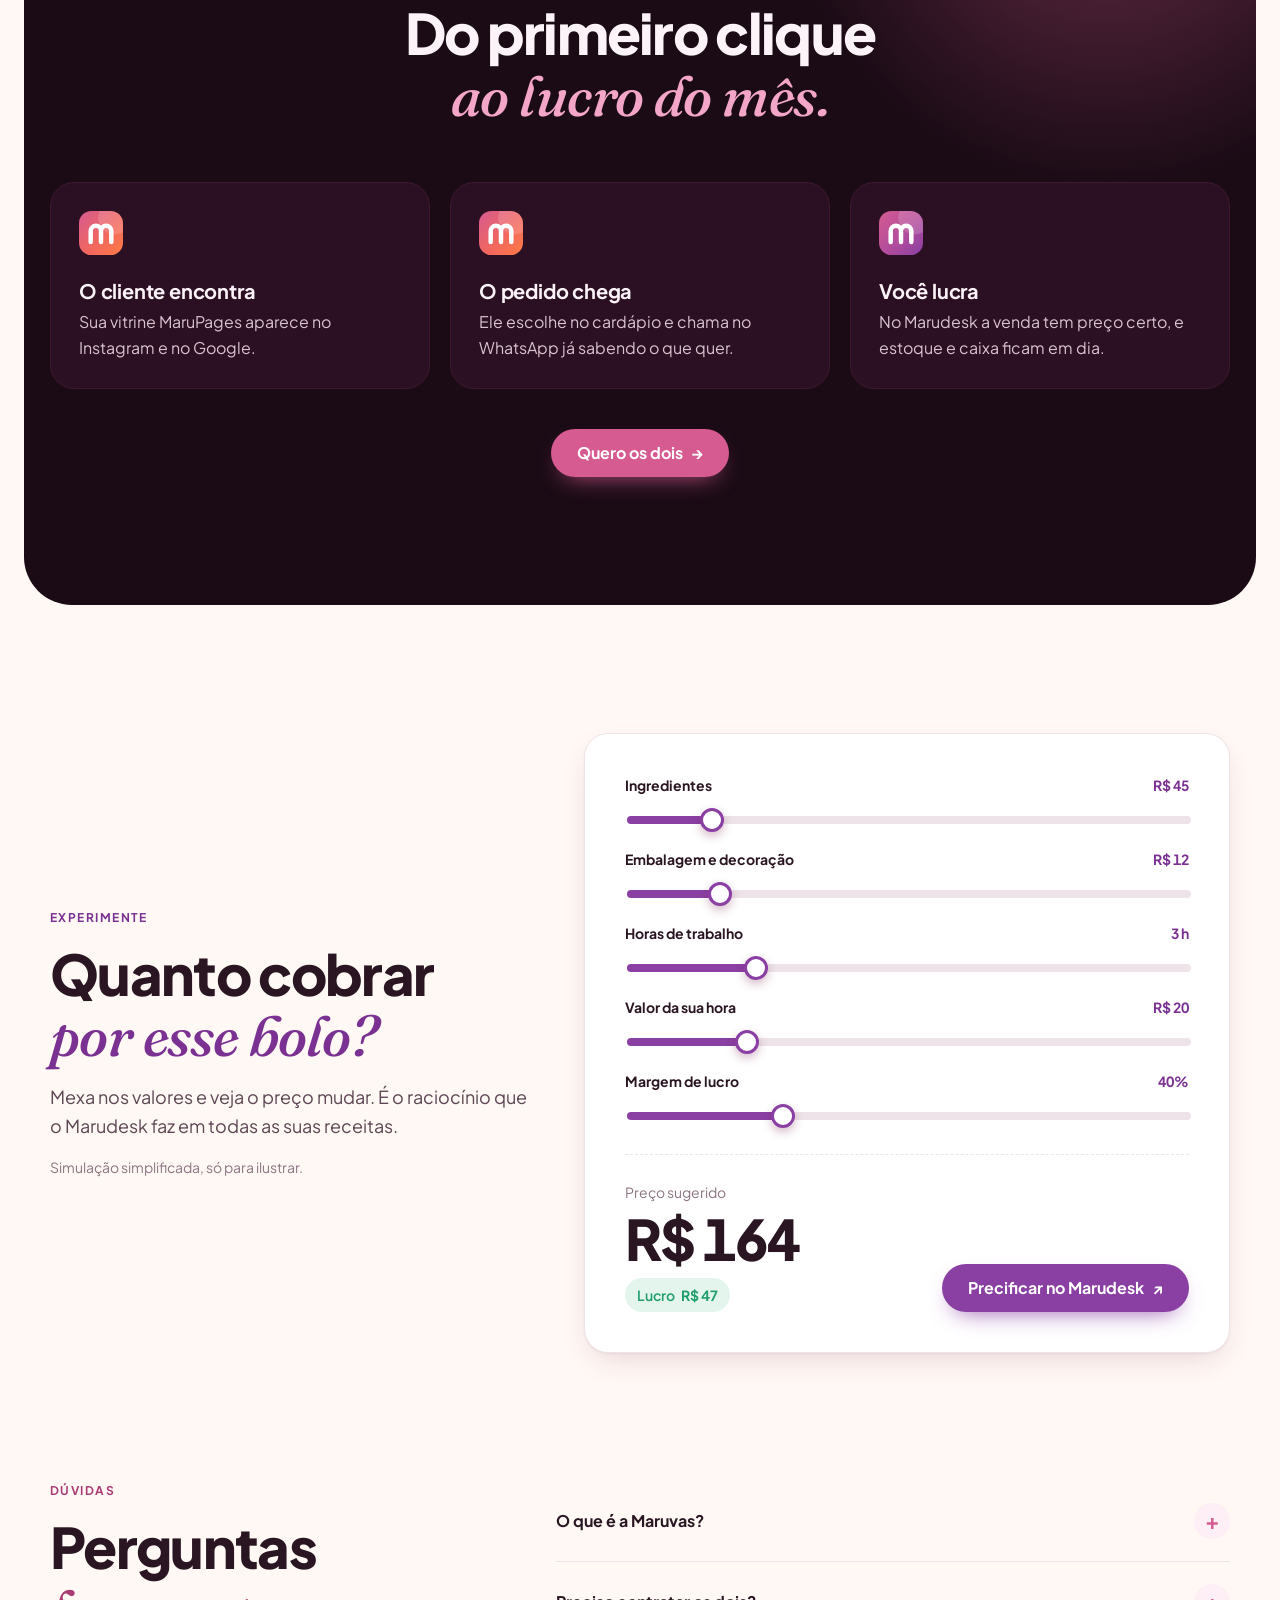
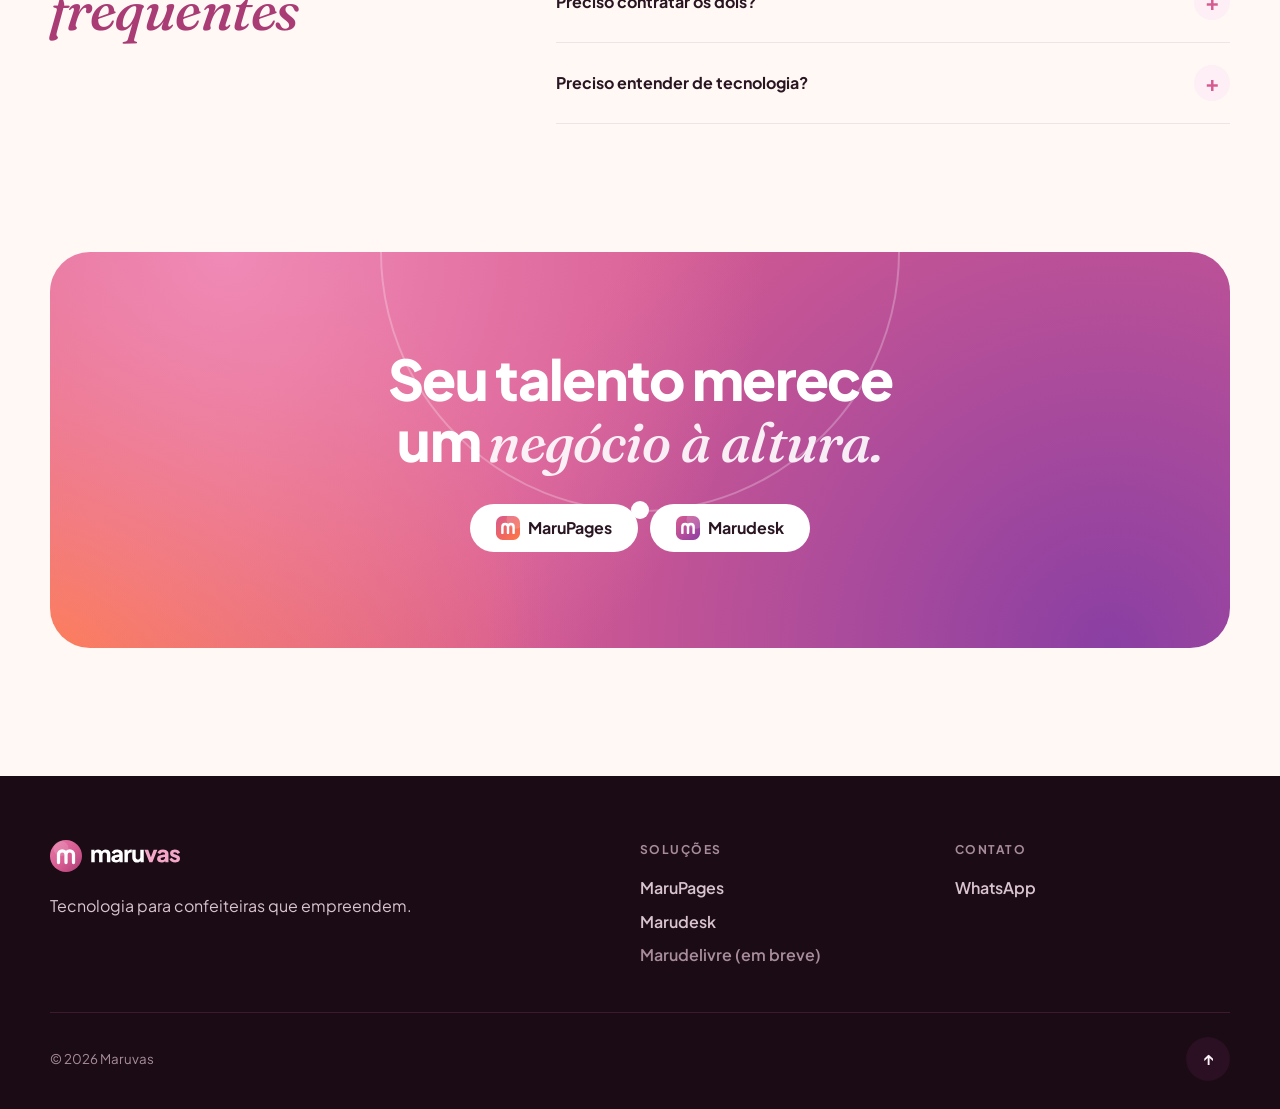
==== commit 8295db6a: "Site v2: identidade do ecossistema, menos texto e prints reais Co-Authored-By: Claude Opus 5.5 <nore" ====
--- a/public/index.html
+++ b/public/index.html
@@ -4,34 +4,33 @@
   <meta charset="utf-8">
   <meta name="viewport" content="width=device-width, initial-scale=1">
   <title>Maruvas · Tecnologia para confeiteiras que empreendem</title>
-  <meta name="description" content="A Maruvas cria soluções digitais para confeiteiras e doceiras: Marudesk para precificar, controlar estoque, vendas e financeiro, e MaruPages para ter uma vitrine profissional na internet.">
+  <meta name="description" content="A Maruvas reúne soluções digitais para confeiteiras e doceiras: MaruPages para ter uma vitrine profissional e Marudesk para precificar, controlar estoque, vendas e financeiro.">
   <meta name="theme-color" content="#D65B91">
   <meta property="og:type" content="website">
   <meta property="og:title" content="Maruvas · Tecnologia para confeiteiras que empreendem">
-  <meta property="og:description" content="Soluções para transformar confeitaria em negócio. Conheça o Marudesk e a MaruPages.">
+  <meta property="og:description" content="Soluções para transformar confeitaria em negócio. Conheça a MaruPages e o Marudesk.">
   <meta property="og:locale" content="pt_BR">
-  <link rel="icon" href="img/maruvas.svg" type="image/svg+xml">
+  <link rel="icon" href="img/logos/maruvas-simbolo.svg" type="image/svg+xml">
   <link rel="preconnect" href="https://fonts.googleapis.com">
   <link rel="preconnect" href="https://fonts.gstatic.com" crossorigin>
-  <link href="https://fonts.googleapis.com/css2?family=Fraunces:ital,opsz,wght@0,9..144,500;0,9..144,600;0,9..144,700;1,9..144,500;1,9..144,600&family=Plus+Jakarta+Sans:wght@400;500;600;700;800&display=swap" rel="stylesheet">
+  <link href="https://fonts.googleapis.com/css2?family=Plus+Jakarta+Sans:wght@400;500;600;700;800&family=Fraunces:ital,opsz,wght@1,9..144,500;1,9..144,600&display=swap" rel="stylesheet">
+  <link rel="stylesheet" href="css/maruvas.css">
   <link rel="stylesheet" href="css/style.css">
 </head>
-<body>
+<body class="mv-base">
   <div class="progresso" aria-hidden="true"><span></span></div>
 
   <header class="topo" id="topo">
     <div class="wrap topo__in">
-      <a href="#inicio" class="marca" aria-label="Maruvas, início">
-        <img src="img/maruvas.svg" alt="" width="36" height="36">
-        <span>Maruvas</span>
+      <a href="#inicio" class="topo__logo" aria-label="Maruvas, início">
+        <img src="img/logos/maruvas-logo-claro.svg" alt="Maruvas" width="132" height="32">
       </a>
       <nav class="menu" id="menu" aria-label="Principal">
-        <a href="#produtos">Produtos</a>
-        <a href="#juntos">Juntos</a>
+        <a href="#solucoes">Soluções</a>
+        <a href="#juntos">Como funciona</a>
         <a href="#simulador">Simulador</a>
-        <a href="#para-quem">Para quem</a>
         <a href="#duvidas">Dúvidas</a>
-        <a href="https://wa.me/554735165171?text=Ol%C3%A1!%20Vim%20pelo%20site%20da%20Maruvas%20e%20quero%20saber%20mais." class="btn btn--sm btn--cheio menu__cta" target="_blank" rel="noopener">Fale com a gente</a>
+        <a href="https://wa.me/554735165171?text=Ol%C3%A1!%20Vim%20pelo%20site%20da%20Maruvas." class="mv-btn mv-btn--cheio mv-btn--p menu__cta" target="_blank" rel="noopener">Fale com a gente</a>
       </nav>
       <button class="burger" id="burger" aria-label="Abrir menu" aria-expanded="false" aria-controls="menu"><span></span><span></span></button>
     </div>
@@ -42,222 +41,135 @@
     <section class="hero">
       <div class="hero__fundo" aria-hidden="true">
         <span class="bola bola--1" data-par="18"></span>
-        <span class="bola bola--2" data-par="-26"></span>
-        <span class="bola bola--3" data-par="12"></span>
-        <span class="aro aro--1" data-par="-10"></span>
-        <span class="aro aro--2" data-par="22"></span>
+        <span class="bola bola--2" data-par="-24"></span>
+        <span class="aro" data-par="-10"></span>
       </div>
       <div class="wrap hero__grid">
         <div class="hero__texto">
-          <p class="selo" data-surge><span class="ponto"></span> Feito para quem vive de doce</p>
-          <h1 data-surge style="--d:.08s">Tecnologia para confeiteiras que <em class="destaque">empreendem<svg viewBox="0 0 300 20" preserveAspectRatio="none" aria-hidden="true"><path d="M3 15 C 70 4, 160 3, 297 11"/></svg></em>.</h1>
-          <p class="hero__sub" data-surge style="--d:.16s">Soluções para transformar confeitaria em negócio. Da precificação do bolo à vitrine que recebe pedidos, a Maruvas reúne as ferramentas para você vender mais e lucrar de verdade.</p>
-          <div class="hero__acoes" data-surge style="--d:.24s">
-            <a href="#produtos" class="btn btn--cheio mag">Conhecer as soluções <span class="seta">→</span></a>
-            <a href="#simulador" class="btn btn--linha mag">Calcular o preço de um bolo</a>
-          </div>
-          <ul class="hero__chips" data-surge style="--d:.32s">
-            <li>Precificação</li><li>Estoque</li><li>Vendas</li><li>Financeiro</li><li>Vitrine digital</li>
-          </ul>
-        </div>
-
-        <div class="hero__cena" aria-hidden="true" data-surge style="--d:.2s">
-          <div class="cena" id="cena">
-            <!-- Cartão Marudesk -->
-            <div class="cartao cartao--painel" data-tilt="8">
-              <div class="cartao__topo">
-                <span class="mini-logo mini-logo--desk"></span>
-                <strong>Marudesk</strong>
-                <span class="tag">Novembro</span>
-              </div>
-              <div class="kpis">
-                <div><small>Vendas</small><b data-conta="18640" data-prefixo="R$ ">R$ 0</b></div>
-                <div><small>Lucro</small><b class="ok" data-conta="7210" data-prefixo="R$ ">R$ 0</b></div>
-              </div>
-              <div class="barras">
-                <span style="--h:38%"></span><span style="--h:52%"></span><span style="--h:44%"></span><span style="--h:66%"></span><span style="--h:58%"></span><span style="--h:80%"></span><span style="--h:92%"></span>
-              </div>
-              <div class="linha-item"><span>Bolo de pote · ninho</span><b>margem 58%</b></div>
-              <div class="linha-item"><span>Leite condensado</span><b class="alerta">estoque baixo</b></div>
-            </div>
-            <!-- Celular MaruPages -->
-            <div class="celular" data-tilt="10">
-              <div class="celular__tela">
-                <div class="celular__notch"></div>
-                <div class="vitrine">
-                  <div class="vitrine__capa">
-                    <span class="vitrine__logo">🍰</span>
-                    <b>Doce Lar Confeitaria</b>
-                    <small>Encomendas · Entrega no bairro</small>
-                  </div>
-                  <div class="vitrine__item"><span class="foto f1"></span><div><b>Bolo de morango</b><small>a partir de R$ 120</small></div></div>
-                  <div class="vitrine__item"><span class="foto f2"></span><div><b>Caixa de brigadeiros</b><small>12 unidades</small></div></div>
-                  <div class="vitrine__item"><span class="foto f3"></span><div><b>Torta de limão</b><small>fatia ou inteira</small></div></div>
-                  <div class="vitrine__btn">Pedir pelo WhatsApp</div>
-                </div>
-              </div>
-            </div>
-            <!-- Notificação -->
-            <div class="notif" data-tilt="6">
-              <span class="notif__icone">✓</span>
-              <div><b>Novo pedido</b><small>2 bolos para sábado</small></div>
-            </div>
-          </div>
-        </div>
-      </div>
-    </section>
-
-    <!-- FAIXA -->
-    <div class="faixa" aria-hidden="true">
-      <div class="faixa__trilho">
-        <span>Precifique com segurança</span><i>●</i><span>Controle o estoque</span><i>●</i><span>Registre cada venda</span><i>●</i><span>Enxergue o lucro</span><i>●</i><span>Tenha uma vitrine profissional</span><i>●</i><span>Receba pedidos no WhatsApp</span><i>●</i>
-        <span>Precifique com segurança</span><i>●</i><span>Controle o estoque</span><i>●</i><span>Registre cada venda</span><i>●</i><span>Enxergue o lucro</span><i>●</i><span>Tenha uma vitrine profissional</span><i>●</i><span>Receba pedidos no WhatsApp</span><i>●</i>
-      </div>
-    </div>
-
-    <!-- MANIFESTO -->
-    <section class="secao manifesto">
-      <div class="wrap">
-        <p class="rotulo" data-surge>Por que a Maruvas existe</p>
-        <h2 class="manifesto__frase" data-surge style="--d:.08s">Você já domina a cozinha. <span>Agora é hora de a confeitaria virar um negócio que se sustenta.</span></h2>
-        <div class="dores">
-          <article class="dor" data-surge style="--d:.1s">
-            <span class="dor__num">01</span>
-            <h3>“Será que estou cobrando certo?”</h3>
-            <p>Ingrediente sobe, a embalagem muda, o gás acaba. Sem conta feita, o lucro some sem você perceber.</p>
-          </article>
-          <article class="dor" data-surge style="--d:.18s">
-            <span class="dor__num">02</span>
-            <h3>“Faltou leite condensado de novo.”</h3>
-            <p>Estoque na cabeça e pedidos no caderno funcionam até o dia em que não funcionam mais.</p>
-          </article>
-          <article class="dor" data-surge style="--d:.26s">
-            <span class="dor__num">03</span>
-            <h3>“Ninguém acha meus doces na internet.”</h3>
-            <p>Foto solta no status não passa a confiança de uma confeitaria profissional. Cliente quer ver cardápio e pedir fácil.</p>
-          </article>
-        </div>
-      </div>
-    </section>
-
-    <!-- PRODUTOS -->
-    <section class="secao produtos" id="produtos">
+          <p class="mv-sobre" data-surge>Ecossistema para confeitaria</p>
+          <h1 class="mv-display" data-surge style="--d:.06s">Tecnologia para confeiteiras que <span class="mv-enfase">empreendem.</span></h1>
+          <p class="mv-lead" data-surge style="--d:.12s">Uma vitrine para vender mais e um sistema para lucrar de verdade. Ferramentas simples, feitas para quem vive de doce.</p>
+          <div class="hero__acoes" data-surge style="--d:.18s">
+            <a href="#solucoes" class="mv-btn mv-btn--cheio mag">Conhecer as soluções <span class="seta">→</span></a>
+            <a href="#simulador" class="mv-btn mv-btn--linha mag">Calcular o preço de um bolo</a>
+          </div>
+        </div>
+
+        <div class="hero__cena" data-surge style="--d:.14s">
+          <figure class="mv-celular hero__cel hero__cel--tras" data-tilt="8" style="--mv-cel-barra:#E8557E">
+            <img src="img/telas/marudesk-inicio-celular.jpg" alt="Painel inicial do Marudesk no celular, com vendas e estoque" width="780" height="1688">
+          </figure>
+          <figure class="mv-celular hero__cel hero__cel--frente" data-tilt="12" style="--mv-cel-barra:#E8B54C">
+            <img src="img/telas/marupages-doceria-jabuticaba-celular.png" alt="Vitrine MaruPages da Doceria Jabuticaba no celular" width="780" height="1688">
+          </figure>
+          <div class="selo-flutua selo-flutua--pages" aria-hidden="true"><img src="img/logos/marupages-simbolo.svg" alt="" width="28" height="28">Vitrine</div>
+          <div class="selo-flutua selo-flutua--desk" aria-hidden="true"><img src="img/logos/marudesk-simbolo.svg" alt="" width="28" height="28">Gestão</div>
+        </div>
+      </div>
+    </section>
+
+    <!-- SOLUÇÕES -->
+    <section class="secao" id="solucoes">
       <div class="wrap">
         <div class="cabeca">
-          <p class="rotulo" data-surge>Nossas soluções</p>
-          <h2 data-surge style="--d:.06s">Duas ferramentas. <em>Um negócio redondo.</em></h2>
-          <p class="cabeca__sub" data-surge style="--d:.12s">Comece pelo que mais aperta hoje. Quando quiser, una as duas.</p>
-        </div>
-
-        <div class="prods">
-          <article class="prod prod--desk brilho" data-surge>
-            <div class="prod__topo">
-              <span class="prod__logo prod__logo--desk" aria-hidden="true">
-                <svg viewBox="0 0 24 24"><path d="M4 20V10M10 20V4M16 20v-7M22 20H2" fill="none" stroke="currentColor" stroke-width="2.4" stroke-linecap="round"/></svg>
-              </span>
-              <div>
-                <h3>Marudesk</h3>
-                <p class="prod__tipo">Sistema de gestão</p>
-              </div>
-            </div>
-            <p class="prod__slogan">Organize, precifique e lucre.</p>
-            <p>O painel de controle da sua confeitaria. Saiba quanto custa cada receita, quanto sobra em cada venda e o que precisa comprar antes de faltar.</p>
-            <ul class="lista">
-              <li><b>Precificação</b> por receita, com custo de ingredientes, embalagem e mão de obra</li>
-              <li><b>Estoque</b> de insumos com aviso do que está acabando</li>
-              <li><b>Vendas</b> e encomendas registradas num só lugar</li>
-              <li><b>Financeiro</b> com entradas, saídas e lucro do mês</li>
+          <p class="mv-sobre" data-surge>Soluções Maruvas</p>
+          <h2 class="mv-h1" data-surge style="--d:.06s">Cada produto resolve uma parte. <span class="mv-enfase">Juntos, o negócio todo.</span></h2>
+        </div>
+
+        <article class="prod" data-produto="pages" data-surge>
+          <div class="prod__texto">
+            <img class="prod__logo" src="img/logos/marupages-logo-claro.svg" alt="MaruPages" width="182" height="36">
+            <h3 class="mv-h2">Sua confeitaria com uma <span class="mv-enfase">vitrine profissional.</span></h3>
+            <p class="mv-lead">Um site feito sob medida que mostra seus doces e leva o cliente direto para o pedido no WhatsApp.</p>
+            <ul class="mv-lista">
+              <li>Cardápio com fotos, sabores e preços</li>
+              <li>Pedido pelo WhatsApp com um toque</li>
+              <li>Um link para a bio do Instagram e para o Google</li>
             </ul>
-            <a href="https://marudesk.com.br" class="btn btn--cheio prod__btn mag" target="_blank" rel="noopener">Conhecer o Marudesk <span class="seta">↗</span></a>
-          </article>
-
-          <article class="prod prod--pages brilho" data-surge style="--d:.12s">
-            <div class="prod__topo">
-              <span class="prod__logo prod__logo--pages" aria-hidden="true">
-                <svg viewBox="0 0 24 24"><rect x="6" y="2" width="12" height="20" rx="3" fill="none" stroke="currentColor" stroke-width="2.2"/><path d="M10 18h4" stroke="currentColor" stroke-width="2.2" stroke-linecap="round"/></svg>
-              </span>
-              <div>
-                <h3>MaruPages</h3>
-                <p class="prod__tipo">Vitrines digitais e páginas de vendas</p>
-              </div>
-            </div>
-            <p class="prod__slogan">Sua confeitaria com uma vitrine profissional.</p>
-            <p>Um site bonito e rápido, feito sob medida para o seu negócio, que mostra seus doces e leva o cliente direto para o pedido.</p>
-            <ul class="lista">
-              <li><b>Cardápio</b> com fotos, sabores e preços</li>
-              <li><b>Pedidos pelo WhatsApp</b> com um toque</li>
-              <li><b>Visual profissional</b> que funciona bem no celular</li>
-              <li><b>Link único</b> para a bio do Instagram e para o Google</li>
+            <a href="https://landing-pages-exemplos.nicolasnoronhas.workers.dev/" class="mv-btn mv-btn--cheio mag" target="_blank" rel="noopener">Conhecer a MaruPages <span class="seta">↗</span></a>
+          </div>
+          <div class="prod__telas">
+            <figure class="mv-celular" style="--mv-cel-barra:#E8B54C" data-tilt="6">
+              <img src="img/telas/marupages-doceria-jabuticaba-celular.png" alt="Vitrine de demonstração da Doceria Jabuticaba" loading="lazy" width="780" height="1688">
+            </figure>
+            <figure class="mv-celular mv-celular--p prod__cel-2" data-tilt="10">
+              <img src="img/telas/marupages-atelie-canela-celular.png" alt="Vitrine de demonstração do Ateliê Canela" loading="lazy" width="780" height="1688">
+            </figure>
+          </div>
+        </article>
+
+        <article class="prod prod--inverso" data-produto="desk" data-surge>
+          <div class="prod__texto">
+            <img class="prod__logo" src="img/logos/marudesk-logo-claro.svg" alt="Marudesk" width="166" height="36">
+            <h3 class="mv-h2">Organize, precifique <span class="mv-enfase">e lucre.</span></h3>
+            <p class="mv-lead">O sistema de gestão da sua confeitaria. Saiba quanto custa cada receita, quanto sobra em cada venda e o que comprar antes de faltar.</p>
+            <ul class="mv-lista">
+              <li>Precificação por receita, com ingredientes e embalagem</li>
+              <li>Estoque de insumos e vendas num só lugar</li>
+              <li>Financeiro com o lucro real do mês</li>
             </ul>
-            <a href="https://landing-pages-exemplos.nicolasnoronhas.workers.dev/" class="btn btn--cheio prod__btn mag" target="_blank" rel="noopener">Conhecer a MaruPages <span class="seta">↗</span></a>
-          </article>
-        </div>
-      </div>
-    </section>
-
-    <!-- JUNTOS -->
-    <section class="secao juntos" id="juntos">
+            <a href="https://marudesk.com.br" class="mv-btn mv-btn--cheio mag" target="_blank" rel="noopener">Conhecer o Marudesk <span class="seta">↗</span></a>
+          </div>
+          <div class="prod__telas">
+            <figure class="mv-celular" style="--mv-cel-barra:#E8557E" data-tilt="6">
+              <img src="img/telas/marudesk-inicio-celular.jpg" alt="Painel inicial do Marudesk no celular" loading="lazy" width="780" height="1688">
+            </figure>
+          </div>
+        </article>
+
+        <article class="breve" data-produto="delivre" data-surge>
+          <img src="img/logos/marudelivre-simbolo.svg" alt="" width="56" height="56">
+          <div>
+            <p class="mv-sobre">Em breve</p>
+            <h3 class="mv-h3">Marudelivre</h3>
+            <p>O próximo produto do ecossistema já está no forno. Quer saber primeiro?</p>
+          </div>
+          <a href="https://wa.me/554735165171?text=Ol%C3%A1!%20Quero%20saber%20quando%20o%20Marudelivre%20sair." class="mv-btn mv-btn--linha mv-btn--p" target="_blank" rel="noopener">Me avise</a>
+        </article>
+      </div>
+    </section>
+
+    <!-- COMO FUNCIONA JUNTOS -->
+    <section class="secao juntos" id="juntos" data-tema="escuro">
       <div class="wrap">
-        <div class="cabeca cabeca--claro">
-          <p class="rotulo" data-surge>Melhor juntos</p>
-          <h2 data-surge style="--d:.06s">Do primeiro clique <em>ao lucro no fim do mês.</em></h2>
-          <p class="cabeca__sub" data-surge style="--d:.12s">A MaruPages traz o cliente. O Marudesk garante que cada pedido dê lucro. Usando os dois, você cuida da jornada inteira com a mesma parceira.</p>
-        </div>
-
+        <div class="cabeca">
+          <p class="mv-sobre" data-surge>Melhor juntos</p>
+          <h2 class="mv-h1" data-surge style="--d:.06s">Do primeiro clique <span class="mv-enfase">ao lucro do mês.</span></h2>
+        </div>
         <ol class="fluxo">
-          <li class="passo" data-surge>
-            <span class="passo__tag passo__tag--pages">MaruPages</span>
-            <span class="passo__icone">✨</span>
-            <h3>O cliente encontra</h3>
-            <p>Sua vitrine aparece no Instagram, no Google e no boca a boca, com cara de confeitaria profissional.</p>
+          <li class="passo" data-produto="pages" data-surge>
+            <img src="img/logos/marupages-simbolo.svg" alt="" width="44" height="44">
+            <h3 class="mv-h4">O cliente encontra</h3>
+            <p>Sua vitrine MaruPages aparece no Instagram e no Google.</p>
           </li>
-          <li class="passo" data-surge style="--d:.1s">
-            <span class="passo__tag passo__tag--pages">MaruPages</span>
-            <span class="passo__icone">💬</span>
-            <h3>O pedido chega</h3>
+          <li class="passo" data-produto="pages" data-surge style="--d:.08s">
+            <img src="img/logos/marupages-simbolo.svg" alt="" width="44" height="44">
+            <h3 class="mv-h4">O pedido chega</h3>
             <p>Ele escolhe no cardápio e chama no WhatsApp já sabendo o que quer.</p>
           </li>
-          <li class="passo" data-surge style="--d:.2s">
-            <span class="passo__tag passo__tag--desk">Marudesk</span>
-            <span class="passo__icone">🧾</span>
-            <h3>A venda é registrada</h3>
-            <p>A encomenda entra no sistema, com o preço calculado a partir do custo real.</p>
-          </li>
-          <li class="passo" data-surge style="--d:.3s">
-            <span class="passo__tag passo__tag--desk">Marudesk</span>
-            <span class="passo__icone">📈</span>
-            <h3>O lucro aparece</h3>
-            <p>Estoque e financeiro ficam em dia, e você sabe quanto ganhou de verdade.</p>
+          <li class="passo" data-produto="desk" data-surge style="--d:.16s">
+            <img src="img/logos/marudesk-simbolo.svg" alt="" width="44" height="44">
+            <h3 class="mv-h4">Você lucra</h3>
+            <p>No Marudesk a venda tem preço certo, e estoque e caixa ficam em dia.</p>
           </li>
         </ol>
-
-        <div class="combo" data-surge>
-          <div class="combo__selos" aria-hidden="true">
-            <span class="prod__logo prod__logo--pages"><svg viewBox="0 0 24 24"><rect x="6" y="2" width="12" height="20" rx="3" fill="none" stroke="currentColor" stroke-width="2.2"/><path d="M10 18h4" stroke="currentColor" stroke-width="2.2" stroke-linecap="round"/></svg></span>
-            <span class="combo__mais">+</span>
-            <span class="prod__logo prod__logo--desk"><svg viewBox="0 0 24 24"><path d="M4 20V10M10 20V4M16 20v-7M22 20H2" fill="none" stroke="currentColor" stroke-width="2.4" stroke-linecap="round"/></svg></span>
-          </div>
-          <div class="combo__texto">
-            <h3>Quer as duas soluções?</h3>
-            <p>Conte para a gente como está a sua confeitaria hoje e montamos a combinação certa para o seu momento.</p>
-          </div>
-          <a href="https://wa.me/554735165171?text=Ol%C3%A1!%20Quero%20saber%20sobre%20Marudesk%20e%20MaruPages%20juntos." class="btn btn--branco mag" target="_blank" rel="noopener">Quero os dois <span class="seta">→</span></a>
+        <div class="juntos__cta" data-surge>
+          <a href="https://wa.me/554735165171?text=Ol%C3%A1!%20Quero%20saber%20sobre%20MaruPages%20e%20Marudesk%20juntos." class="mv-btn mv-btn--cheio mag" target="_blank" rel="noopener">Quero os dois <span class="seta">→</span></a>
         </div>
       </div>
     </section>
 
     <!-- SIMULADOR -->
-    <section class="secao simulador" id="simulador">
-      <div class="wrap simulador__grid">
+    <section class="secao" id="simulador" data-produto="desk">
+      <div class="wrap simulador">
         <div class="simulador__texto">
-          <p class="rotulo" data-surge>Experimente</p>
-          <h2 data-surge style="--d:.06s">Quanto cobrar <em>por esse bolo?</em></h2>
-          <p data-surge style="--d:.12s">Mexa nos valores e veja como custo, tempo e margem mudam o preço final. É uma amostra do raciocínio que o Marudesk faz por você em todas as receitas, todos os dias.</p>
-          <p class="nota" data-surge style="--d:.18s">Simulação simplificada, só para ilustrar. No Marudesk o cálculo considera cada ingrediente da receita.</p>
-          <a href="https://marudesk.com.br" class="btn btn--linha mag" target="_blank" rel="noopener" data-surge style="--d:.22s">Precificar de verdade no Marudesk <span class="seta">↗</span></a>
-        </div>
-
-        <form class="calc brilho" id="calc" data-surge style="--d:.1s" onsubmit="return false">
+          <p class="mv-sobre" data-surge>Experimente</p>
+          <h2 class="mv-h1" data-surge style="--d:.06s">Quanto cobrar <span class="mv-enfase">por esse bolo?</span></h2>
+          <p class="mv-lead" data-surge style="--d:.1s">Mexa nos valores e veja o preço mudar. É o raciocínio que o Marudesk faz em todas as suas receitas.</p>
+          <p class="mv-apoio" data-surge style="--d:.14s">Simulação simplificada, só para ilustrar.</p>
+        </div>
+
+        <form class="calc mv-cartao mv-cartao--marketing" id="calc" data-surge style="--d:.1s" onsubmit="return false">
           <div class="campo">
             <label for="c-ing">Ingredientes <output id="o-ing">R$ 45</output></label>
             <input type="range" id="c-ing" min="5" max="300" step="5" value="45">
@@ -278,96 +190,37 @@
             <label for="c-mar">Margem de lucro <output id="o-mar">40%</output></label>
             <input type="range" id="c-mar" min="0" max="150" step="5" value="40">
           </div>
-
           <div class="resultado">
-            <div class="resultado__pilha" aria-hidden="true">
-              <span class="camada camada--ing" id="b-ing"></span>
-              <span class="camada camada--emb" id="b-emb"></span>
-              <span class="camada camada--mao" id="b-mao"></span>
-              <span class="camada camada--luc" id="b-luc"></span>
+            <div>
+              <span class="mv-apoio">Preço sugerido</span>
+              <strong class="resultado__preco" id="r-preco" aria-live="polite">R$ 0</strong>
+              <span class="mv-chip mv-chip--ok">Lucro <b id="r-lucro">R$ 0</b></span>
             </div>
-            <div class="resultado__num">
-              <small>Preço sugerido</small>
-              <strong id="r-preco" aria-live="polite">R$ 0</strong>
-              <span class="resultado__luc">Lucro: <b id="r-lucro">R$ 0</b></span>
-            </div>
-          </div>
-          <ul class="legenda" aria-hidden="true">
-            <li><i class="camada--ing"></i>Ingredientes</li>
-            <li><i class="camada--emb"></i>Embalagem</li>
-            <li><i class="camada--mao"></i>Seu trabalho</li>
-            <li><i class="camada--luc"></i>Lucro</li>
-          </ul>
+            <a href="https://marudesk.com.br" class="mv-btn mv-btn--cheio" target="_blank" rel="noopener">Precificar no Marudesk <span class="seta">↗</span></a>
+          </div>
         </form>
-      </div>
-    </section>
-
-    <!-- PARA QUEM -->
-    <section class="secao paraquem" id="para-quem">
-      <div class="wrap">
-        <div class="cabeca">
-          <p class="rotulo" data-surge>Para quem é</p>
-          <h2 data-surge style="--d:.06s">Do primeiro pedido <em>à confeitaria com equipe.</em></h2>
-        </div>
-        <div class="perfis">
-          <article class="perfil" data-surge>
-            <span class="perfil__emoji" aria-hidden="true">🧁</span>
-            <h3>Começando em casa</h3>
-            <p>Você vende para amigos e vizinhos e quer parar de chutar o preço. Comece pelo Marudesk e já saiba quanto ganha em cada encomenda.</p>
-          </article>
-          <article class="perfil" data-surge style="--d:.1s">
-            <span class="perfil__emoji" aria-hidden="true">🎂</span>
-            <h3>Ateliê em crescimento</h3>
-            <p>Os pedidos aumentaram e a divulgação precisa acompanhar. Uma vitrine MaruPages mostra o seu trabalho com o cuidado que ele merece.</p>
-          </article>
-          <article class="perfil" data-surge style="--d:.2s">
-            <span class="perfil__emoji" aria-hidden="true">🍩</span>
-            <h3>Doceria estabelecida</h3>
-            <p>Loja, equipe, muitos produtos. Com as duas soluções você atrai clientes e mantém custos, estoque e caixa sob controle.</p>
-          </article>
-        </div>
-        <p class="futuro" data-surge>Começamos pela confeitaria porque conhecemos esse mundo de perto. <span>E vamos crescer junto com quem empreende.</span></p>
-      </div>
-    </section>
-
-    <!-- VALORES -->
-    <section class="secao valores">
-      <div class="wrap valores__grid">
-        <div class="valor" data-surge><b>Feito para confeitaria</b><p>Nada de sistema genérico. Cada tela pensa em receitas, encomendas e datas de entrega.</p></div>
-        <div class="valor" data-surge style="--d:.08s"><b>Simples de usar</b><p>Se você usa WhatsApp e Instagram, consegue usar a Maruvas.</p></div>
-        <div class="valor" data-surge style="--d:.16s"><b>Atendimento de gente</b><p>Fale com uma pessoa de verdade, que entende o seu negócio.</p></div>
-        <div class="valor" data-surge style="--d:.24s"><b>Funciona no celular</b><p>Use na cozinha, no ponto de entrega ou no sofá, de onde estiver.</p></div>
       </div>
     </section>
 
     <!-- DÚVIDAS -->
     <section class="secao duvidas" id="duvidas">
       <div class="wrap duvidas__grid">
-        <div class="cabeca cabeca--esq">
-          <p class="rotulo" data-surge>Dúvidas</p>
-          <h2 data-surge style="--d:.06s">Perguntas <em>frequentes</em></h2>
-          <p class="cabeca__sub" data-surge style="--d:.12s">Não achou o que procurava? Chama a gente no WhatsApp.</p>
+        <div>
+          <p class="mv-sobre" data-surge>Dúvidas</p>
+          <h2 class="mv-h1" data-surge style="--d:.06s">Perguntas <span class="mv-enfase">frequentes</span></h2>
         </div>
         <div class="faq">
           <details data-surge>
             <summary>O que é a Maruvas?</summary>
-            <p>A Maruvas é a marca que reúne as nossas soluções digitais para confeiteiras e doceiras. Hoje são duas: o Marudesk, para a gestão do negócio, e a MaruPages, para a sua vitrine na internet.</p>
+            <p>É a marca que reúne nossas soluções para confeiteiras e doceiras: a MaruPages, para a sua vitrine na internet, e o Marudesk, para a gestão do negócio.</p>
           </details>
           <details data-surge style="--d:.05s">
-            <summary>Preciso contratar as duas soluções?</summary>
-            <p>Não. Cada uma funciona sozinha. Você pode começar pela que resolve o seu maior problema hoje e somar a outra quando fizer sentido.</p>
+            <summary>Preciso contratar os dois?</summary>
+            <p>Não. Cada um funciona sozinho. Comece pelo que resolve o seu maior problema hoje e some o outro quando fizer sentido.</p>
           </details>
           <details data-surge style="--d:.1s">
             <summary>Preciso entender de tecnologia?</summary>
-            <p>Não. Tudo foi pensado para ser simples, e a gente acompanha você nos primeiros passos.</p>
-          </details>
-          <details data-surge style="--d:.15s">
-            <summary>Funciona no celular?</summary>
-            <p>Sim. As vitrines MaruPages são feitas primeiro para o celular, e o Marudesk pode ser usado no navegador do celular ou do computador.</p>
-          </details>
-          <details data-surge style="--d:.2s">
-            <summary>Como faço para começar?</summary>
-            <p>Escolha a solução abaixo e conheça os detalhes, ou fale com a gente no WhatsApp para entender o que é melhor para o seu momento.</p>
+            <p>Não. Tudo foi pensado para quem usa WhatsApp e Instagram, e a gente acompanha você nos primeiros passos.</p>
           </details>
         </div>
       </div>
@@ -378,27 +231,27 @@
       <div class="wrap">
         <div class="final__caixa" data-surge>
           <span class="final__aro" aria-hidden="true"></span>
-          <h2>Seu talento merece um <em>negócio à altura.</em></h2>
-          <p>Escolha por onde começar.</p>
+          <h2 class="mv-h1">Seu talento merece um <span class="mv-enfase">negócio à altura.</span></h2>
           <div class="final__acoes">
-            <a href="https://marudesk.com.br" class="btn btn--branco mag" target="_blank" rel="noopener">Marudesk <span class="seta">↗</span></a>
-            <a href="https://landing-pages-exemplos.nicolasnoronhas.workers.dev/" class="btn btn--vidro mag" target="_blank" rel="noopener">MaruPages <span class="seta">↗</span></a>
+            <a href="https://landing-pages-exemplos.nicolasnoronhas.workers.dev/" class="mv-btn btn-branco mag" target="_blank" rel="noopener"><img src="img/logos/marupages-simbolo.svg" alt="" width="24" height="24">MaruPages</a>
+            <a href="https://marudesk.com.br" class="mv-btn btn-branco mag" target="_blank" rel="noopener"><img src="img/logos/marudesk-simbolo.svg" alt="" width="24" height="24">Marudesk</a>
           </div>
         </div>
       </div>
     </section>
   </main>
 
-  <footer class="rodape">
+  <footer class="rodape" data-tema="escuro">
     <div class="wrap rodape__grid">
       <div>
-        <a href="#inicio" class="marca marca--rodape"><img src="img/maruvas.svg" alt="" width="32" height="32"><span>Maruvas</span></a>
+        <img src="img/logos/maruvas-logo-escuro.svg" alt="Maruvas" width="132" height="32">
         <p>Tecnologia para confeiteiras que empreendem.</p>
       </div>
       <div>
         <h4>Soluções</h4>
+        <a href="https://landing-pages-exemplos.nicolasnoronhas.workers.dev/" target="_blank" rel="noopener">MaruPages</a>
         <a href="https://marudesk.com.br" target="_blank" rel="noopener">Marudesk</a>
-        <a href="https://landing-pages-exemplos.nicolasnoronhas.workers.dev/" target="_blank" rel="noopener">MaruPages</a>
+        <span class="rodape__breve">Marudelivre (em breve)</span>
       </div>
       <div>
         <h4>Contato</h4>
@@ -406,7 +259,7 @@
       </div>
     </div>
     <div class="wrap rodape__base">
-      <small>© <span id="ano">2026</span> Maruvas. Todos os direitos reservados.</small>
+      <small>© <span id="ano">2026</span> Maruvas</small>
       <a href="#inicio" class="subir" aria-label="Voltar ao topo">↑</a>
     </div>
   </footer>
--- a/public/css/maruvas.css
+++ b/public/css/maruvas.css
@@ -0,0 +1,199 @@
+/* =====================================================================
+   Maruvas · identidade visual compartilhada do ecossistema  (v1, nov/2026)
+   Vale para: Maruvas (marca-mãe), MaruPages, Marudesk, Marudelivre e os
+   próximos produtos "Maru-".
+
+   Fontes (coloque no <head> antes deste arquivo):
+   <link rel="preconnect" href="https://fonts.googleapis.com">
+   <link rel="preconnect" href="https://fonts.gstatic.com" crossorigin>
+   <link href="https://fonts.googleapis.com/css2?family=Plus+Jakarta+Sans:wght@400;500;600;700;800&family=Fraunces:ital,opsz,wght@1,9..144,500;1,9..144,600&display=swap" rel="stylesheet">
+
+   Produto: no <html> ou <body> use data-produto="pages|desk|delivre"
+   para trocar o acento. Sem atributo = Maruvas.
+   Tema escuro: data-tema="escuro" em qualquer seção.
+   Tudo tem prefixo mv- para não brigar com o CSS que já existe.
+   ===================================================================== */
+
+:root {
+  /* ---------- Fontes ---------- */
+  --mv-fonte: "Plus Jakarta Sans", system-ui, -apple-system, "Segoe UI", Roboto, sans-serif;
+  --mv-fonte-enfase: "Fraunces", Georgia, serif;   /* só itálico, só 1 a 3 palavras de destaque em títulos de marketing */
+
+  /* ---------- Escala tipográfica (base 16, razão 1,25) ---------- */
+  --mv-t-legenda: .75rem;     /* 12  rótulos, sobretítulos em caixa alta */
+  --mv-t-pequeno: .875rem;    /* 14  textos de apoio, tabelas, chips */
+  --mv-t-corpo:   1rem;       /* 16  corpo no sistema */
+  --mv-t-corpo-g: 1.125rem;   /* 18  corpo nos sites de marketing */
+  --mv-t-h4:      1.25rem;    /* 20  título de cartão */
+  --mv-t-h3:      1.5rem;     /* 24  */
+  --mv-t-h2:      clamp(1.75rem, 1.2rem + 2.2vw, 2.5rem);   /* 28 → 40 */
+  --mv-t-h1:      clamp(2.25rem, 1.4rem + 3.6vw, 3.5rem);   /* 36 → 56 */
+  --mv-t-display: clamp(2.75rem, 1.5rem + 5.4vw, 4.5rem);   /* 44 → 72  só no hero */
+  --mv-t-numero:  clamp(1.5rem, 1.2rem + 1.2vw, 2rem);      /* valores R$ em painéis */
+
+  --mv-peso-corpo: 400;
+  --mv-peso-medio: 600;   /* rótulos, menus */
+  --mv-peso-forte: 700;   /* botões, números */
+  --mv-peso-titulo: 800;  /* títulos e logotipo */
+
+  --mv-entrelinha-titulo: 1.08;
+  --mv-entrelinha-corpo: 1.6;
+  --mv-tracking-titulo: -.03em;
+  --mv-tracking-rotulo: .12em;
+
+  /* ---------- Cor: marca-mãe ---------- */
+  --mv-rosa: #D65B91;          /* cor base Maruvas */
+  --mv-rosa-claro: #E97AAA;
+  --mv-rosa-escuro: #A93C74;   /* hover e texto rosa sobre branco (contraste AA) */
+  --mv-rosa-50: #FDEFF5;
+  --mv-rosa-100: #F8D9E7;
+
+  /* ---------- Cor: produtos (sempre em degradê saindo do rosa) ---------- */
+  --mv-pages: #FF7A45;   --mv-pages-texto: #C9471B;
+  --mv-desk: #8A3FA3;    --mv-desk-texto: #7A3192;
+  --mv-delivre: #3C74D8; --mv-delivre-texto: #2C5DB8;
+
+  --mv-grad-maruvas: linear-gradient(135deg, #E97AAA, #D65B91 55%, #A93C74);
+  --mv-grad-pages:   linear-gradient(135deg, #D65B91, #F0665F 55%, #FF7A45);
+  --mv-grad-desk:    linear-gradient(135deg, #D65B91, #B24C9C 55%, #8A3FA3);
+  --mv-grad-delivre: linear-gradient(135deg, #D65B91, #8E62B8 55%, #3C74D8);
+  --mv-grad-ecossistema: linear-gradient(90deg, #FF7A45, #D65B91 50%, #8A3FA3);
+
+  /* ---------- Neutros (ameixa quente, nunca cinza puro) ---------- */
+  --mv-tinta: #2A1622;     /* texto principal */
+  --mv-tinta-2: #5E4654;   /* texto secundário */
+  --mv-tinta-3: #8C7482;   /* legendas, placeholders */
+  --mv-borda: #EDE3E8;
+  --mv-creme: #FFF8F4;     /* fundo dos sites de marketing */
+  --mv-nevoa: #F8F3F6;     /* fundo do sistema (atrás dos cartões) */
+  --mv-branco: #FFFFFF;
+  --mv-ameixa: #1A0B15;    /* fundo escuro */
+  --mv-ameixa-2: #2B0F22;  /* superfícies no escuro */
+  --mv-ameixa-3: #3F1832;  /* bordas no escuro */
+  --mv-moldura: #1E0E18;   /* moldura do celular */
+
+  /* ---------- Cor: estados (iguais em todos os produtos) ---------- */
+  --mv-ok: #1F9D6B;     --mv-ok-fundo: #E3F5EC;
+  --mv-alerta: #D9721A; --mv-alerta-fundo: #FDF0E2;
+  --mv-erro: #D63A4A;   --mv-erro-fundo: #FCE6E8;
+  --mv-info: #3C74D8;   --mv-info-fundo: #E6EEFB;
+  --mv-whatsapp: #1FA855;
+
+  /* ---------- Forma ---------- */
+  --mv-raio-p: 10px;    /* campos, chips quadrados */
+  --mv-raio-m: 16px;    /* cartões do sistema */
+  --mv-raio-g: 24px;    /* cartões de marketing, mockups */
+  --mv-raio-pilula: 999px;  /* botões e chips */
+
+  /* ---------- Espaço (base 4) ---------- */
+  --mv-e-1: 4px;  --mv-e-2: 8px;  --mv-e-3: 12px; --mv-e-4: 16px;
+  --mv-e-5: 24px; --mv-e-6: 32px; --mv-e-7: 48px; --mv-e-8: 64px; --mv-e-9: 96px;
+  --mv-secao: clamp(72px, 10vw, 128px);
+  --mv-largura: 1180px;
+
+  /* ---------- Sombra e movimento ---------- */
+  --mv-sombra: 0 1px 2px rgba(42,22,34,.05), 0 12px 32px -12px rgba(120,30,80,.22);
+  --mv-sombra-forte: 0 30px 60px -20px rgba(120,30,80,.38);
+  --mv-ease: cubic-bezier(.2,.8,.2,1);
+
+  /* ---------- Acento ativo (troca por produto) ---------- */
+  --mv-acento: var(--mv-rosa);
+  --mv-acento-texto: var(--mv-rosa-escuro);
+  --mv-acento-grad: var(--mv-grad-maruvas);
+  --mv-acento-botao: var(--mv-rosa);   /* fundo do botão cheio (texto branco) */
+
+  /* ---------- Tema (claro por padrão) ---------- */
+  --mv-fundo: var(--mv-creme);
+  --mv-superficie: var(--mv-branco);
+  --mv-texto: var(--mv-tinta);
+  --mv-texto-2: var(--mv-tinta-2);
+  --mv-texto-3: var(--mv-tinta-3);
+  --mv-linha: var(--mv-borda);
+}
+
+[data-produto="pages"]   { --mv-acento-botao: #D9501F; --mv-acento: var(--mv-pages);   --mv-acento-texto: var(--mv-pages-texto);   --mv-acento-grad: var(--mv-grad-pages); }
+[data-produto="desk"]    { --mv-acento-botao: var(--mv-desk); --mv-acento: var(--mv-desk);    --mv-acento-texto: var(--mv-desk-texto);    --mv-acento-grad: var(--mv-grad-desk); }
+[data-produto="delivre"] { --mv-acento-botao: var(--mv-delivre); --mv-acento: var(--mv-delivre); --mv-acento-texto: var(--mv-delivre-texto); --mv-acento-grad: var(--mv-grad-delivre); }
+[data-sistema]           { --mv-fundo: var(--mv-nevoa); }  /* telas internas do produto */
+
+[data-tema="escuro"] {
+  --mv-fundo: var(--mv-ameixa);
+  --mv-superficie: var(--mv-ameixa-2);
+  --mv-texto: #FBF3F7;
+  --mv-texto-2: #D9C3CF;
+  --mv-texto-3: #A88C9B;
+  --mv-linha: var(--mv-ameixa-3);
+  --mv-acento-texto: #F3A6C8;
+  color-scheme: dark;
+}
+
+/* =====================================================================
+   Tipografia
+   ===================================================================== */
+.mv-base { font-family: var(--mv-fonte); font-size: var(--mv-t-corpo); line-height: var(--mv-entrelinha-corpo); color: var(--mv-texto); background: var(--mv-fundo); -webkit-font-smoothing: antialiased; }
+.mv-display, .mv-h1, .mv-h2, .mv-h3, .mv-h4 { font-family: var(--mv-fonte); font-weight: var(--mv-peso-titulo); line-height: var(--mv-entrelinha-titulo); letter-spacing: var(--mv-tracking-titulo); text-wrap: balance; margin: 0; }
+.mv-display { font-size: var(--mv-t-display); }
+.mv-h1 { font-size: var(--mv-t-h1); }
+.mv-h2 { font-size: var(--mv-t-h2); }
+.mv-h3 { font-size: var(--mv-t-h3); letter-spacing: -.02em; }
+.mv-h4 { font-size: var(--mv-t-h4); letter-spacing: -.01em; font-weight: var(--mv-peso-forte); }
+.mv-enfase { font-family: var(--mv-fonte-enfase); font-style: italic; font-weight: 500; letter-spacing: -.01em; color: var(--mv-acento-texto); }
+.mv-sobre { font-size: var(--mv-t-legenda); font-weight: var(--mv-peso-forte); letter-spacing: var(--mv-tracking-rotulo); text-transform: uppercase; color: var(--mv-acento-texto); }
+.mv-lead { font-size: var(--mv-t-corpo-g); color: var(--mv-texto-2); max-width: 60ch; }
+.mv-apoio { font-size: var(--mv-t-pequeno); color: var(--mv-texto-3); }
+.mv-numero { font-size: var(--mv-t-numero); font-weight: var(--mv-peso-titulo); letter-spacing: -.02em; font-variant-numeric: tabular-nums; }
+
+/* =====================================================================
+   Botões e chips
+   ===================================================================== */
+.mv-btn { display: inline-flex; align-items: center; justify-content: center; gap: .5em; min-height: 48px; padding: 0 24px; border-radius: var(--mv-raio-pilula); border: 2px solid transparent; font: var(--mv-peso-forte) 1rem/1 var(--mv-fonte); text-decoration: none; cursor: pointer; white-space: nowrap; transition: background .2s, color .2s, box-shadow .3s, transform .3s var(--mv-ease); }
+.mv-btn:hover { transform: translateY(-1px); }
+.mv-btn--cheio { background: var(--mv-acento-botao); color: #fff; box-shadow: 0 10px 24px -12px var(--mv-acento-botao); }
+.mv-btn--cheio:hover { background: var(--mv-acento-texto); }
+.mv-btn--linha { border-color: currentColor; color: var(--mv-texto); background: transparent; }
+.mv-btn--whatsapp { background: var(--mv-whatsapp); color: #fff; }
+.mv-btn--p { min-height: 40px; padding: 0 16px; font-size: var(--mv-t-pequeno); }
+.mv-btn:focus-visible, .mv-chip:focus-visible { outline: 3px solid var(--mv-acento); outline-offset: 3px; }
+
+.mv-chip { display: inline-flex; align-items: center; gap: 6px; padding: 6px 12px; border-radius: var(--mv-raio-pilula); font-size: var(--mv-t-pequeno); font-weight: var(--mv-peso-medio); background: var(--mv-rosa-50); color: var(--mv-rosa-escuro); }
+[data-tema="escuro"] .mv-chip { background: rgba(255,255,255,.08); color: var(--mv-texto-2); }
+.mv-chip--ok { background: var(--mv-ok-fundo); color: var(--mv-ok); }
+.mv-chip--alerta { background: var(--mv-alerta-fundo); color: var(--mv-alerta); }
+.mv-chip--erro { background: var(--mv-erro-fundo); color: var(--mv-erro); }
+
+/* =====================================================================
+   Cartões
+   ===================================================================== */
+.mv-cartao { background: var(--mv-superficie); border: 1px solid var(--mv-linha); border-radius: var(--mv-raio-m); padding: var(--mv-e-5); box-shadow: var(--mv-sombra); }
+.mv-cartao--marketing { border-radius: var(--mv-raio-g); padding: clamp(24px, 4vw, 40px); }
+
+/* =====================================================================
+   Logo em HTML (quando não der para usar o SVG completo)
+   <a class="mv-marca" href="/"><img src="logos/marudesk-simbolo.svg" alt=""><span>maru<b>desk</b></span></a>
+   ===================================================================== */
+.mv-marca { display: inline-flex; align-items: center; gap: .5em; font: var(--mv-peso-titulo) 1.5rem/1 var(--mv-fonte); letter-spacing: -.035em; color: var(--mv-texto); text-decoration: none; }
+.mv-marca img { width: 1.4em; height: 1.4em; }
+.mv-marca b { font-weight: inherit; background: var(--mv-acento-grad); -webkit-background-clip: text; background-clip: text; color: transparent; }
+.mv-endosso { font-size: var(--mv-t-legenda); font-weight: var(--mv-peso-medio); color: var(--mv-texto-3); letter-spacing: .02em; }
+.mv-endosso strong { color: var(--mv-texto-2); }
+
+/* =====================================================================
+   Moldura de celular padrão (sempre com print REAL dentro)
+   <figure class="mv-celular"><img src="telas/marudesk-inicio.png" alt="Tela inicial do Marudesk no celular"></figure>
+   Print: viewport 390×844, escala 2 (arquivo 780×1688), conta de demonstração.
+   Tamanho: --mv-cel-largura (padrão 280px).
+   ===================================================================== */
+.mv-celular { --mv-cel-largura: 280px; position: relative; width: var(--mv-cel-largura); max-width: 100%; aspect-ratio: 390 / 844; margin: 0; padding: calc(var(--mv-cel-largura) * .035); border-radius: calc(var(--mv-cel-largura) * .16); background: var(--mv-moldura); box-shadow: var(--mv-sombra-forte), inset 0 0 0 2px #3A2431; box-sizing: content-box; }
+.mv-celular::before { content: ""; position: absolute; z-index: 2; top: calc(var(--mv-cel-largura) * .065); left: 50%; width: 30%; height: calc(var(--mv-cel-largura) * .085); transform: translateX(-50%); border-radius: 999px; background: var(--mv-moldura); }
+.mv-celular > img, .mv-celular > iframe, .mv-celular > video { display: block; box-sizing: border-box; width: 100%; height: 100%; object-fit: cover; object-position: top; border: 0; border-radius: calc(var(--mv-cel-largura) * .125); padding-top: calc(var(--mv-cel-largura) * .12); background: var(--mv-cel-barra, #fff); }
+/* --mv-cel-barra: cor da faixa de status acima do print; use a cor do topo da tela (ex.: style="--mv-cel-barra:#E8557E") */
+.mv-celular--p { --mv-cel-largura: 200px; }
+.mv-celular--g { --mv-cel-largura: 320px; }
+
+/* Janela de navegador padrão para prints de computador (1440×900) */
+.mv-janela { margin: 0; border-radius: 14px; overflow: hidden; background: var(--mv-superficie); border: 1px solid var(--mv-linha); box-shadow: var(--mv-sombra-forte); }
+.mv-janela::before { content: ""; display: block; height: 34px; background-color: var(--mv-nevoa); background-image: radial-gradient(circle at 18px 17px, #FF6159 5px, transparent 5.5px), radial-gradient(circle at 36px 17px, #FFBD2E 5px, transparent 5.5px), radial-gradient(circle at 54px 17px, #28C840 5px, transparent 5.5px); border-bottom: 1px solid var(--mv-linha); }
+[data-tema="escuro"] .mv-janela::before { background-color: var(--mv-ameixa-3); }
+.mv-janela > img { display: block; width: 100%; height: auto; }
+
+@media (prefers-reduced-motion: reduce) { .mv-btn { transition: none; } .mv-btn:hover { transform: none; } }
--- a/public/css/style.css
+++ b/public/css/style.css
@@ -1,407 +1,201 @@
-:root {
-  --rosa: #D65B91;
-  --rosa-esc: #B03E73;
-  --rosa-claro: #F8D9E7;
-  --rosa-bg: #FDEFF5;
-  --creme: #FFF8F4;
-  --branco: #FFFFFF;
-  --tinta: #2A1622;
-  --tinta-2: #5E4654;
-  --tinta-3: #8C7482;
-  --borda: rgba(42, 22, 34, .09);
-  --ameixa: #2B0F22;
-  --ameixa-2: #3F1832;
-  --desk-a: #D65B91;
-  --desk-b: #8A3FA3;
-  --pages-a: #FF7A45;
-  --pages-b: #D65B91;
-  --ok: #1F9D6B;
-  --alerta: #E0761E;
-  --raio: 22px;
-  --sombra: 0 1px 2px rgba(42,22,34,.05), 0 12px 32px -12px rgba(120, 30, 80, .22);
-  --sombra-forte: 0 30px 60px -20px rgba(120, 30, 80, .38);
-  --serif: "Fraunces", Georgia, serif;
-  --sans: "Plus Jakarta Sans", system-ui, -apple-system, "Segoe UI", sans-serif;
-  --ease: cubic-bezier(.2, .8, .2, 1);
-  color-scheme: light;
-}
+/* Site da Maruvas. Tokens e componentes vêm de maruvas.css (identidade do ecossistema). */
 
 *, *::before, *::after { box-sizing: border-box; }
 html { scroll-behavior: smooth; -webkit-text-size-adjust: 100%; overflow-x: clip; }
-body {
-  margin: 0;
-  font-family: var(--sans);
-  font-size: 17px;
-  line-height: 1.6;
-  color: var(--tinta);
-  background: var(--creme);
-  overflow-x: clip;
-  -webkit-font-smoothing: antialiased;
-}
-img, svg { display: block; max-width: 100%; }
+body { margin: 0; font-size: var(--mv-t-corpo-g); overflow-x: clip; }
+img { max-width: 100%; }
 a { color: inherit; }
-h1, h2, h3 { font-family: var(--serif); font-weight: 600; line-height: 1.08; letter-spacing: -.02em; margin: 0; }
-h2 em, h1 em { font-style: italic; color: var(--rosa); font-weight: 500; }
 p { margin: 0; }
-::selection { background: var(--rosa); color: #fff; }
-:focus-visible { outline: 3px solid var(--rosa); outline-offset: 3px; border-radius: 8px; }
-
-.wrap { width: min(1180px, 100% - 40px); margin-inline: auto; }
-.secao { padding: clamp(80px, 11vw, 140px) 0; position: relative; }
+::selection { background: var(--mv-rosa); color: #fff; }
+:focus-visible { outline: 3px solid var(--mv-acento); outline-offset: 3px; border-radius: 8px; }
+
+.wrap { width: min(var(--mv-largura), 100% - 40px); margin-inline: auto; }
+.secao { padding: var(--mv-secao) 0; position: relative; }
+.mv-sobre { margin-bottom: 16px; }
+.cabeca { max-width: 760px; margin: 0 auto 56px; text-align: center; }
 
 /* ---------- Entrada (IntersectionObserver) ---------- */
-[data-surge] {
-  opacity: 0;
-  transform: translateY(26px);
-  transition: opacity .8s var(--ease), transform .8s var(--ease);
-  transition-delay: var(--d, 0s);
-}
+[data-surge] { opacity: 0; transform: translateY(24px); transition: opacity .8s var(--mv-ease), transform .8s var(--mv-ease); transition-delay: var(--d, 0s); }
 [data-surge].vis { opacity: 1; transform: none; }
 .sem-js [data-surge] { opacity: 1; transform: none; }
 
 /* ---------- Progresso ---------- */
 .progresso { position: fixed; inset: 0 0 auto; height: 3px; z-index: 60; pointer-events: none; }
-.progresso span { display: block; height: 100%; width: 100%; transform-origin: 0 50%; transform: scaleX(0); background: linear-gradient(90deg, var(--pages-a), var(--rosa), var(--desk-b)); }
-
-/* ---------- Botões ---------- */
-.btn {
-  --bx: 0px; --by: 0px;
-  display: inline-flex; align-items: center; justify-content: center; gap: .55em;
-  padding: 15px 26px; border-radius: 999px;
-  font-weight: 700; font-size: 16px; text-decoration: none; white-space: nowrap;
-  border: 2px solid transparent; cursor: pointer;
-  transform: translate(var(--bx), var(--by));
-  transition: transform .35s var(--ease), background .25s, color .25s, box-shadow .3s, border-color .25s;
-}
-.btn--sm { padding: 10px 18px; font-size: 15px; }
-.btn--cheio { background: var(--rosa); color: #fff; box-shadow: 0 10px 24px -10px rgba(214, 91, 145, .8); }
-.btn--cheio:hover { background: var(--rosa-esc); box-shadow: 0 16px 30px -10px rgba(214, 91, 145, .9); }
-.btn--linha { border-color: var(--tinta); color: var(--tinta); background: transparent; }
-.btn--linha:hover { background: var(--tinta); color: #fff; }
-.btn--branco { background: #fff; color: var(--ameixa); }
-.btn--branco:hover { background: var(--rosa-claro); }
-.btn--vidro { background: rgba(255,255,255,.12); color: #fff; border-color: rgba(255,255,255,.4); backdrop-filter: blur(6px); }
-.btn--vidro:hover { background: rgba(255,255,255,.22); }
-.seta { display: inline-block; transition: transform .3s var(--ease); }
-.btn:hover .seta { transform: translateX(4px); }
-.btn:hover .seta:is(:not(:empty)) { }
+.progresso span { display: block; height: 100%; transform-origin: 0 50%; transform: scaleX(0); background: var(--mv-grad-ecossistema); }
+
+/* ---------- Botões extras ---------- */
+.mv-btn { --bx: 0px; --by: 0px; }
+.mag { transform: translate(var(--bx), var(--by)); }
+.mag:hover { transform: translate(var(--bx), calc(var(--by) - 1px)); }
+.seta { display: inline-block; transition: transform .3s var(--mv-ease); }
+.mv-btn:hover .seta { transform: translateX(4px); }
+.btn-branco { background: #fff; color: var(--mv-tinta); }
+.btn-branco:hover { background: var(--mv-rosa-50); }
+.btn-branco img { width: 24px; height: 24px; }
 
 /* ---------- Topo ---------- */
-.topo { position: fixed; inset: 0 0 auto; z-index: 50; transition: background .3s, box-shadow .3s, backdrop-filter .3s; }
-.topo__in { display: flex; align-items: center; justify-content: space-between; height: 76px; }
-.topo.rolou { background: rgba(255, 248, 244, .82); backdrop-filter: saturate(1.4) blur(14px); -webkit-backdrop-filter: saturate(1.4) blur(14px); box-shadow: 0 1px 0 var(--borda); }
-.marca { display: inline-flex; align-items: center; gap: 10px; text-decoration: none; font-family: var(--serif); font-weight: 700; font-size: 24px; letter-spacing: -.02em; }
-.marca img { transition: transform .6s var(--ease); }
-.marca:hover img { transform: rotate(-20deg) scale(1.06); }
-.menu { display: flex; align-items: center; gap: 30px; }
-.menu a:not(.btn) { text-decoration: none; font-weight: 600; font-size: 15px; color: var(--tinta-2); position: relative; padding: 4px 0; }
-.menu a:not(.btn)::after { content: ""; position: absolute; left: 0; right: 0; bottom: -2px; height: 2px; border-radius: 2px; background: var(--rosa); transform: scaleX(0); transform-origin: right; transition: transform .35s var(--ease); }
-.menu a:not(.btn):hover { color: var(--tinta); }
-.menu a:not(.btn):hover::after, .menu a.ativo::after { transform: scaleX(1); transform-origin: left; }
-.menu a.ativo { color: var(--tinta); }
+.topo { position: fixed; inset: 0 0 auto; z-index: 50; transition: background .3s, box-shadow .3s; }
+.topo__in { display: flex; align-items: center; justify-content: space-between; height: 72px; }
+.topo.rolou { background: rgba(255, 248, 244, .85); backdrop-filter: saturate(1.4) blur(14px); -webkit-backdrop-filter: saturate(1.4) blur(14px); box-shadow: 0 1px 0 var(--mv-borda); }
+.topo__logo img { display: block; height: 32px; width: auto; }
+.menu { display: flex; align-items: center; gap: 28px; }
+.menu a:not(.mv-btn) { text-decoration: none; font-weight: var(--mv-peso-medio); font-size: var(--mv-t-pequeno); color: var(--mv-tinta-2); position: relative; padding: 4px 0; }
+.menu a:not(.mv-btn)::after { content: ""; position: absolute; left: 0; right: 0; bottom: -2px; height: 2px; border-radius: 2px; background: var(--mv-rosa); transform: scaleX(0); transform-origin: right; transition: transform .35s var(--mv-ease); }
+.menu a:not(.mv-btn):hover, .menu a.ativo { color: var(--mv-tinta); }
+.menu a:not(.mv-btn):hover::after, .menu a.ativo::after { transform: scaleX(1); transform-origin: left; }
 .burger { display: none; width: 44px; height: 44px; border: 0; background: transparent; position: relative; cursor: pointer; border-radius: 12px; }
-.burger span { position: absolute; left: 11px; right: 11px; height: 2px; background: var(--tinta); border-radius: 2px; transition: transform .35s var(--ease), top .35s var(--ease); }
+.burger span { position: absolute; left: 11px; right: 11px; height: 2px; background: var(--mv-tinta); border-radius: 2px; transition: transform .35s var(--mv-ease), top .35s var(--mv-ease); }
 .burger span:first-child { top: 17px; }
 .burger span:last-child { top: 25px; }
 .burger[aria-expanded="true"] span:first-child { top: 21px; transform: rotate(45deg); }
 .burger[aria-expanded="true"] span:last-child { top: 21px; transform: rotate(-45deg); }
 
 /* ---------- Hero ---------- */
-.hero { position: relative; padding: 150px 0 90px; min-height: min(100vh, 920px); display: flex; align-items: center; overflow: hidden; }
+.hero { position: relative; padding: 136px 0 72px; overflow: hidden; }
 .hero__fundo { position: absolute; inset: 0; pointer-events: none; }
-.bola { position: absolute; border-radius: 50%; filter: blur(60px); opacity: .55; }
-.bola--1 { width: 520px; height: 520px; background: #F7B5D2; top: -160px; right: -120px; animation: flutua 14s ease-in-out infinite; }
-.bola--2 { width: 380px; height: 380px; background: #FFD0B5; bottom: -120px; left: -100px; animation: flutua 18s ease-in-out infinite reverse; }
-.bola--3 { width: 260px; height: 260px; background: #E3C2F0; top: 40%; left: 42%; opacity: .4; animation: flutua 16s ease-in-out infinite; }
-.aro { position: absolute; border-radius: 50%; border: 1.5px solid rgba(214, 91, 145, .25); }
-.aro--1 { width: 640px; height: 640px; top: -200px; right: -220px; }
-.aro--2 { width: 160px; height: 160px; bottom: 80px; left: 46%; border-style: dashed; animation: gira 40s linear infinite; }
+.bola { position: absolute; border-radius: 50%; filter: blur(70px); opacity: .5; }
+.bola--1 { width: 540px; height: 540px; background: #F7B5D2; top: -180px; right: -120px; animation: flutua 14s ease-in-out infinite; }
+.bola--2 { width: 400px; height: 400px; background: #FFD0B5; bottom: -160px; left: -120px; animation: flutua 18s ease-in-out infinite reverse; }
+.aro { position: absolute; width: 640px; height: 640px; top: -180px; right: -200px; border-radius: 50%; border: 1.5px solid rgba(214, 91, 145, .22); }
 @keyframes flutua { 0%,100% { translate: 0 0; } 50% { translate: 30px -40px; } }
 @keyframes gira { to { rotate: 360deg; } }
 
-.hero__grid { position: relative; display: grid; grid-template-columns: 1.05fr .95fr; gap: 50px; align-items: center; }
-.selo { display: inline-flex; align-items: center; gap: 10px; padding: 8px 16px 8px 12px; border-radius: 999px; background: #fff; border: 1px solid var(--borda); font-size: 14px; font-weight: 700; color: var(--tinta-2); box-shadow: var(--sombra); }
-.ponto { width: 9px; height: 9px; border-radius: 50%; background: var(--rosa); box-shadow: 0 0 0 0 rgba(214,91,145,.6); animation: pulsa 2s infinite; }
-@keyframes pulsa { 70% { box-shadow: 0 0 0 10px rgba(214,91,145,0); } 100% { box-shadow: 0 0 0 0 rgba(214,91,145,0); } }
-.hero h1 { font-size: clamp(42px, 6.2vw, 78px); margin: 22px 0 22px; }
-.destaque { position: relative; white-space: nowrap; }
-.destaque svg { position: absolute; left: 0; right: 0; bottom: -.12em; width: 100%; height: .3em; overflow: visible; }
-.destaque path { fill: none; stroke: var(--rosa); stroke-width: 6; stroke-linecap: round; stroke-dasharray: 320; stroke-dashoffset: 320; opacity: .5; }
-.vis .destaque path, h1.vis .destaque path { animation: risca 1.2s .7s var(--ease) forwards; }
-@keyframes risca { to { stroke-dashoffset: 0; } }
-.hero__sub { font-size: clamp(17px, 1.6vw, 20px); color: var(--tinta-2); max-width: 560px; }
-.hero__acoes { display: flex; flex-wrap: wrap; gap: 14px; margin-top: 34px; }
-.hero__chips { list-style: none; padding: 0; margin: 34px 0 0; display: flex; flex-wrap: wrap; gap: 8px; }
-.hero__chips li { font-size: 13px; font-weight: 700; color: var(--rosa-esc); background: var(--rosa-bg); border: 1px solid var(--rosa-claro); padding: 6px 12px; border-radius: 999px; }
-
-/* Cena */
-.hero__cena { position: relative; }
-.cena { position: relative; height: 560px; perspective: 1200px; }
-[data-tilt] { transition: transform .5s var(--ease); transform-style: preserve-3d; will-change: transform; }
-.cartao { position: absolute; background: rgba(255,255,255,.92); border: 1px solid rgba(255,255,255,.8); border-radius: var(--raio); box-shadow: var(--sombra-forte); backdrop-filter: blur(10px); }
-.cartao--painel { width: 300px; left: -30px; top: 80px; padding: 20px; z-index: 1; }
-.cartao__topo { display: flex; align-items: center; gap: 10px; margin-bottom: 18px; font-size: 15px; }
-.tag { margin-left: auto; font-size: 12px; font-weight: 700; color: var(--tinta-3); background: #F6EEF2; padding: 4px 10px; border-radius: 999px; }
-.mini-logo { width: 26px; height: 26px; border-radius: 8px; }
-.mini-logo--desk { background: linear-gradient(135deg, var(--desk-a), var(--desk-b)); }
-.kpis { display: grid; grid-template-columns: 1fr 1fr; gap: 10px; }
-.kpis div { background: #FBF4F7; border-radius: 14px; padding: 12px 14px; }
-.kpis small { display: block; font-size: 12px; color: var(--tinta-3); font-weight: 600; }
-.kpis b { font-size: 20px; font-variant-numeric: tabular-nums; letter-spacing: -.01em; }
-.kpis b.ok { color: var(--ok); }
-.barras { display: flex; align-items: flex-end; gap: 8px; height: 90px; margin: 18px 0 14px; padding: 0 2px; }
-.barras span { flex: 1; height: var(--h); border-radius: 6px 6px 3px 3px; background: linear-gradient(180deg, var(--rosa), #EFA6C7); transform-origin: bottom; transform: scaleY(0); transition: transform 1s var(--ease); }
-.barras span:last-child { background: linear-gradient(180deg, var(--desk-b), var(--rosa)); }
-.vis .barras span { transform: scaleY(1); }
-.barras span:nth-child(2) { transition-delay: .06s; } .barras span:nth-child(3) { transition-delay: .12s; } .barras span:nth-child(4) { transition-delay: .18s; } .barras span:nth-child(5) { transition-delay: .24s; } .barras span:nth-child(6) { transition-delay: .3s; } .barras span:nth-child(7) { transition-delay: .36s; }
-.linha-item { display: flex; justify-content: space-between; gap: 10px; font-size: 13px; padding: 9px 0; border-top: 1px dashed var(--borda); color: var(--tinta-2); }
-.linha-item b { color: var(--ok); font-weight: 700; }
-.linha-item b.alerta { color: var(--alerta); }
-
-.celular { position: absolute; right: 10px; top: 0; width: 250px; height: 510px; border-radius: 42px; background: #1E0E18; padding: 10px; box-shadow: var(--sombra-forte), inset 0 0 0 2px #3a2431; z-index: 2; }
-.celular__tela { position: relative; height: 100%; border-radius: 33px; overflow: hidden; background: #FFF6F0; }
-.celular__notch { position: absolute; top: 8px; left: 50%; width: 80px; height: 22px; margin-left: -40px; border-radius: 20px; background: #1E0E18; z-index: 2; }
-.vitrine { height: 100%; display: flex; flex-direction: column; }
-.vitrine__capa { padding: 46px 16px 18px; text-align: center; color: #fff; background: linear-gradient(160deg, var(--pages-a), var(--pages-b)); }
-.vitrine__logo { display: grid; place-items: center; width: 48px; height: 48px; margin: 0 auto 8px; border-radius: 50%; background: #fff; font-size: 24px; }
-.vitrine__capa b { display: block; font-family: var(--serif); font-size: 18px; }
-.vitrine__capa small { font-size: 11px; opacity: .9; }
-.vitrine__item { display: flex; gap: 10px; align-items: center; margin: 10px 12px 0; padding: 8px; background: #fff; border-radius: 14px; box-shadow: 0 4px 12px -6px rgba(120,30,80,.25); }
-.vitrine__item b { display: block; font-size: 13px; line-height: 1.2; }
-.vitrine__item small { font-size: 11px; color: var(--tinta-3); }
-.foto { flex: none; width: 44px; height: 44px; border-radius: 10px; }
-.f1 { background: radial-gradient(circle at 35% 30%, #fff 0 8%, transparent 9%), radial-gradient(circle at 60% 60%, #E8475F 0 22%, transparent 23%), linear-gradient(135deg, #FFD7E2, #F7A1B7); }
-.f2 { background: radial-gradient(circle at 30% 35%, #5A2E1E 0 16%, transparent 17%), radial-gradient(circle at 68% 35%, #5A2E1E 0 16%, transparent 17%), radial-gradient(circle at 30% 70%, #5A2E1E 0 16%, transparent 17%), radial-gradient(circle at 68% 70%, #5A2E1E 0 16%, transparent 17%), #F6E3CC; }
-.f3 { background: radial-gradient(circle at 50% 50%, #F3F7C7 0 30%, transparent 31%), linear-gradient(135deg, #DDEB8F, #A9C94B); }
-.vitrine__btn { margin: auto 12px 16px; padding: 12px; border-radius: 999px; text-align: center; font-size: 13px; font-weight: 800; color: #fff; background: #25A35A; animation: chama 2.6s ease-in-out infinite; }
-@keyframes chama { 0%,100% { transform: scale(1); } 50% { transform: scale(1.04); } }
-
-.notif { position: absolute; left: 40px; bottom: 40px; display: flex; gap: 12px; align-items: center; padding: 14px 18px 14px 14px; background: #fff; border-radius: 18px; box-shadow: var(--sombra-forte); z-index: 3; animation: sobe 5s ease-in-out infinite; }
-.notif__icone { display: grid; place-items: center; width: 36px; height: 36px; border-radius: 50%; background: #E3F6EC; color: var(--ok); font-weight: 900; }
-.notif b { display: block; font-size: 14px; }
-.notif small { font-size: 12px; color: var(--tinta-3); }
+.hero__grid { position: relative; display: grid; grid-template-columns: 1.1fr .9fr; gap: 48px; align-items: center; }
+.hero h1 { margin-bottom: 24px; }
+.hero__acoes { display: flex; flex-wrap: wrap; gap: 12px; margin-top: 32px; }
+
+.hero__cena { position: relative; height: 600px; perspective: 1200px; }
+[data-tilt] { transition: transform .5s var(--mv-ease); will-change: transform; }
+.hero__cel { position: absolute; }
+.hero__cel--tras { --mv-cel-largura: 240px; top: 0; left: 0; opacity: .97; }
+.hero__cel--frente { --mv-cel-largura: 250px; top: 60px; right: 0; z-index: 2; }
+.selo-flutua { position: absolute; z-index: 3; display: flex; align-items: center; gap: 8px; padding: 8px 14px 8px 8px; border-radius: 999px; background: #fff; box-shadow: var(--mv-sombra-forte); font-size: var(--mv-t-pequeno); font-weight: var(--mv-peso-forte); animation: sobe 5s ease-in-out infinite; }
+.selo-flutua img { width: 28px; height: 28px; }
+.selo-flutua--pages { right: -10px; top: 20px; }
+.selo-flutua--desk { left: -20px; bottom: 70px; animation-delay: -2.5s; }
 @keyframes sobe { 0%,100% { translate: 0 0; } 50% { translate: 0 -10px; } }
 
-/* ---------- Faixa ---------- */
-.faixa { background: var(--tinta); color: #fff; overflow: hidden; padding: 20px 0; transform: rotate(-1.2deg); margin: 0 -20px; position: relative; z-index: 2; }
-.faixa__trilho { display: flex; gap: 28px; width: max-content; align-items: center; animation: corre 36s linear infinite; font-family: var(--serif); font-size: clamp(20px, 2.4vw, 28px); font-style: italic; white-space: nowrap; }
-.faixa i { font-style: normal; color: var(--rosa); font-size: .6em; }
-.faixa:hover .faixa__trilho { animation-play-state: paused; }
-@keyframes corre { to { transform: translateX(-50%); } }
-
-/* ---------- Cabeçalhos de seção ---------- */
-.rotulo { display: inline-flex; align-items: center; gap: 10px; font-size: 13px; font-weight: 800; letter-spacing: .14em; text-transform: uppercase; color: var(--rosa); margin-bottom: 18px; }
-.rotulo::before { content: ""; width: 22px; height: 2px; background: currentColor; border-radius: 2px; }
-.cabeca { text-align: center; max-width: 760px; margin: 0 auto 60px; }
-.cabeca h2 { font-size: clamp(34px, 4.6vw, 58px); }
-.cabeca__sub { margin-top: 18px; font-size: 18px; color: var(--tinta-2); }
-.cabeca--esq { text-align: left; margin: 0; }
-.cabeca--claro h2 { color: #fff; }
-.cabeca--claro h2 em { color: #F7A9CB; }
-.cabeca--claro .cabeca__sub { color: rgba(255,255,255,.75); }
-.cabeca--claro .rotulo { color: #F7A9CB; }
-
-/* ---------- Manifesto ---------- */
-.manifesto__frase { font-size: clamp(30px, 4.2vw, 54px); max-width: 980px; }
-.manifesto__frase span { color: var(--tinta-3); }
-.dores { display: grid; grid-template-columns: repeat(3, 1fr); gap: 22px; margin-top: 64px; }
-.dor { position: relative; padding: 32px 28px; background: #fff; border-radius: var(--raio); border: 1px solid var(--borda); transition: transform .4s var(--ease), box-shadow .4s var(--ease), border-color .3s; }
-.dor:hover { transform: translateY(-6px); box-shadow: var(--sombra); border-color: var(--rosa-claro); }
-.dor__num { font-family: var(--serif); font-size: 15px; font-weight: 700; color: var(--rosa); }
-.dor h3 { font-size: 23px; margin: 14px 0 10px; }
-.dor p { color: var(--tinta-2); font-size: 16px; }
-
 /* ---------- Produtos ---------- */
-.produtos { background: linear-gradient(180deg, var(--creme), var(--rosa-bg) 50%, var(--creme)); }
-.prods { display: grid; grid-template-columns: 1fr 1fr; gap: 26px; }
-.prod { position: relative; display: flex; flex-direction: column; gap: 16px; padding: 40px; border-radius: 30px; background: #fff; border: 1px solid var(--borda); box-shadow: var(--sombra); overflow: hidden; transition: transform .5s var(--ease), box-shadow .5s var(--ease); }
-.prod::before { content: ""; position: absolute; inset: 0 0 auto; height: 6px; }
-.prod--desk::before { background: linear-gradient(90deg, var(--desk-a), var(--desk-b)); }
-.prod--pages::before { background: linear-gradient(90deg, var(--pages-a), var(--pages-b)); }
-.prod:hover { transform: translateY(-8px); box-shadow: var(--sombra-forte); }
-.prod > p { color: var(--tinta-2); }
-.prod__topo { display: flex; align-items: center; gap: 16px; }
-.prod__topo h3 { font-size: 32px; }
-.prod__tipo { font-size: 14px; font-weight: 700; color: var(--tinta-3); }
-.prod__logo { display: grid; place-items: center; flex: none; width: 58px; height: 58px; border-radius: 18px; color: #fff; box-shadow: 0 12px 24px -12px rgba(120,30,80,.6); transition: transform .5s var(--ease); }
-.prod__logo svg { width: 28px; height: 28px; }
-.prod:hover .prod__logo { transform: rotate(-8deg) scale(1.06); }
-.prod__logo--desk { background: linear-gradient(135deg, var(--desk-a), var(--desk-b)); }
-.prod__logo--pages { background: linear-gradient(135deg, var(--pages-a), var(--pages-b)); }
-.prod__slogan { font-family: var(--serif); font-size: 26px; font-style: italic; line-height: 1.2; color: var(--tinta) !important; }
-.lista { list-style: none; padding: 0; margin: 4px 0 10px; display: grid; gap: 12px; }
-.lista li { position: relative; padding-left: 32px; color: var(--tinta-2); font-size: 16px; }
-.lista li::before { content: "✓"; position: absolute; left: 0; top: 1px; width: 21px; height: 21px; display: grid; place-items: center; font-size: 12px; font-weight: 900; border-radius: 50%; color: #fff; background: var(--rosa); }
-.prod--desk .lista li::before { background: linear-gradient(135deg, var(--desk-a), var(--desk-b)); }
-.prod--pages .lista li::before { background: linear-gradient(135deg, var(--pages-a), var(--pages-b)); }
-.lista b { color: var(--tinta); }
-.prod__btn { margin-top: auto; align-self: flex-start; }
-.prod--desk .prod__btn { background: linear-gradient(135deg, var(--desk-a), var(--desk-b)); }
-.prod--pages .prod__btn { background: linear-gradient(135deg, var(--pages-a), var(--pages-b)); }
-.prod .prod__btn:hover { filter: brightness(1.08); }
-
-/* brilho que segue o mouse */
-.brilho { --mx: 50%; --my: 50%; }
-.brilho::after { content: ""; position: absolute; inset: 0; pointer-events: none; border-radius: inherit; background: radial-gradient(420px circle at var(--mx) var(--my), rgba(214, 91, 145, .12), transparent 45%); opacity: 0; transition: opacity .4s; }
-.brilho:hover::after { opacity: 1; }
+.prod { display: grid; grid-template-columns: 1fr 1fr; gap: 56px; align-items: center; padding: clamp(28px, 5vw, 64px); border-radius: 32px; background: #fff; border: 1px solid var(--mv-borda); box-shadow: var(--mv-sombra); position: relative; overflow: hidden; }
+.prod + .prod { margin-top: 28px; }
+.prod::before { content: ""; position: absolute; inset: 0 0 auto; height: 6px; background: var(--mv-acento-grad); }
+.prod--inverso .prod__texto { order: 2; }
+.prod__texto { display: flex; flex-direction: column; align-items: flex-start; gap: 20px; min-width: 0; }
+.prod__logo { height: 36px; width: auto; }
+.prod__telas { position: relative; display: flex; justify-content: center; padding: 8px 0 24px; }
+.prod__telas::before { content: ""; position: absolute; width: 360px; height: 360px; top: 50%; left: 50%; transform: translate(-50%, -50%); border-radius: 50%; background: var(--mv-acento-grad); opacity: .14; }
+.prod__cel-2 { position: absolute; right: 4%; bottom: 0; }
+.mv-lista { list-style: none; padding: 0; margin: 0; display: grid; gap: 10px; }
+.mv-lista li { position: relative; padding-left: 30px; color: var(--mv-tinta-2); font-size: var(--mv-t-corpo); }
+.mv-lista li::before { content: "✓"; position: absolute; left: 0; top: 2px; width: 20px; height: 20px; display: grid; place-items: center; font-size: 11px; font-weight: 900; border-radius: 50%; color: #fff; background: var(--mv-acento-grad); }
+
+.breve { display: flex; align-items: center; gap: 24px; margin-top: 28px; padding: 24px 32px; border-radius: 24px; border: 1.5px dashed var(--mv-rosa-100); background: rgba(255,255,255,.6); }
+.breve > div { flex: 1; }
+.breve .mv-sobre { margin-bottom: 4px; }
+.breve p:last-child { color: var(--mv-tinta-2); font-size: var(--mv-t-corpo); margin-top: 4px; }
 
 /* ---------- Juntos ---------- */
-.juntos { background: var(--ameixa); color: #fff; overflow: hidden; border-radius: 48px; margin: 0 clamp(8px, 2vw, 24px); }
-.juntos::before { content: ""; position: absolute; width: 700px; height: 700px; top: -300px; right: -200px; border-radius: 50%; background: radial-gradient(circle, rgba(214,91,145,.45), transparent 65%); pointer-events: none; }
-.juntos::after { content: ""; position: absolute; width: 600px; height: 600px; bottom: -300px; left: -200px; border-radius: 50%; background: radial-gradient(circle, rgba(255,122,69,.25), transparent 65%); pointer-events: none; }
-.juntos .wrap { position: relative; z-index: 1; }
-.fluxo { list-style: none; padding: 0; margin: 0; display: grid; grid-template-columns: repeat(4, 1fr); gap: 18px; position: relative; }
-.fluxo::before { content: ""; position: absolute; top: 74px; left: 8%; right: 8%; height: 2px; background: repeating-linear-gradient(90deg, rgba(255,255,255,.35) 0 8px, transparent 8px 16px); }
-.passo { position: relative; padding: 26px 22px 28px; border-radius: var(--raio); background: rgba(255,255,255,.06); border: 1px solid rgba(255,255,255,.1); transition: background .3s, transform .4s var(--ease), border-color .3s; }
-.passo:hover { background: rgba(255,255,255,.1); transform: translateY(-6px); border-color: rgba(247,169,203,.4); }
-.passo__tag { display: inline-block; font-size: 11px; font-weight: 800; letter-spacing: .08em; text-transform: uppercase; padding: 4px 10px; border-radius: 999px; }
-.passo__tag--pages { background: rgba(255,122,69,.18); color: #FFB08F; }
-.passo__tag--desk { background: rgba(170,100,210,.2); color: #E1B6F5; }
-.passo__icone { position: relative; z-index: 1; display: grid; place-items: center; width: 54px; height: 54px; margin: 16px 0 18px; border-radius: 50%; background: var(--ameixa-2); border: 2px solid rgba(255,255,255,.18); font-size: 24px; }
-.passo h3 { font-size: 22px; margin-bottom: 8px; }
-.passo p { color: rgba(255,255,255,.72); font-size: 15px; }
-.combo { display: flex; align-items: center; gap: 28px; margin-top: 50px; padding: 30px 34px; border-radius: 28px; background: linear-gradient(120deg, rgba(214,91,145,.35), rgba(138,63,163,.3)); border: 1px solid rgba(255,255,255,.15); }
-.combo__selos { display: flex; align-items: center; gap: 10px; flex: none; }
-.combo__mais { font-family: var(--serif); font-size: 30px; color: rgba(255,255,255,.7); }
-.combo__texto { flex: 1; }
-.combo h3 { font-size: 26px; margin-bottom: 4px; }
-.combo p { color: rgba(255,255,255,.78); }
+.juntos { background: var(--mv-fundo); color: var(--mv-texto); border-radius: 48px; margin: 0 clamp(8px, 2vw, 24px); overflow: hidden; }
+.juntos::before { content: ""; position: absolute; width: 700px; height: 700px; top: -320px; right: -200px; border-radius: 50%; background: radial-gradient(circle, rgba(214,91,145,.4), transparent 65%); pointer-events: none; }
+.juntos .wrap { position: relative; }
+.fluxo { list-style: none; padding: 0; margin: 0; display: grid; grid-template-columns: repeat(3, 1fr); gap: 20px; counter-reset: passo; }
+.passo { padding: 28px; border-radius: 24px; background: var(--mv-superficie); border: 1px solid var(--mv-linha); transition: transform .4s var(--mv-ease), border-color .3s; }
+.passo:hover { transform: translateY(-6px); border-color: var(--mv-acento); }
+.passo img { width: 44px; height: 44px; margin-bottom: 18px; }
+.passo h3 { margin-bottom: 8px; }
+.passo p { color: var(--mv-texto-2); font-size: var(--mv-t-corpo); }
+.juntos__cta { text-align: center; margin-top: 40px; }
 
 /* ---------- Simulador ---------- */
-.simulador__grid { display: grid; grid-template-columns: .9fr 1.1fr; gap: 60px; align-items: center; }
-.simulador__texto h2 { font-size: clamp(34px, 4.6vw, 56px); margin-bottom: 20px; }
-.simulador__texto > p:not(.rotulo) { color: var(--tinta-2); font-size: 18px; }
-.simulador__texto .nota { font-size: 14px; color: var(--tinta-3); margin: 16px 0 28px; }
-.calc { position: relative; padding: 36px; border-radius: 30px; background: #fff; border: 1px solid var(--borda); box-shadow: var(--sombra-forte); overflow: hidden; }
-.campo + .campo { margin-top: 20px; }
-.campo label { display: flex; justify-content: space-between; font-weight: 700; font-size: 15px; margin-bottom: 8px; }
-.campo output { font-variant-numeric: tabular-nums; color: var(--rosa-esc); }
-input[type="range"] { -webkit-appearance: none; appearance: none; width: 100%; height: 8px; border-radius: 99px; background: linear-gradient(90deg, var(--rosa) var(--p, 50%), #F1E4EA var(--p, 50%)); outline: none; cursor: pointer; }
-input[type="range"]::-webkit-slider-thumb { -webkit-appearance: none; width: 24px; height: 24px; border-radius: 50%; background: #fff; border: 3px solid var(--rosa); box-shadow: 0 4px 10px rgba(214,91,145,.4); transition: transform .2s; }
-input[type="range"]::-moz-range-thumb { width: 20px; height: 20px; border-radius: 50%; background: #fff; border: 3px solid var(--rosa); box-shadow: 0 4px 10px rgba(214,91,145,.4); }
+.simulador { display: grid; grid-template-columns: .85fr 1.15fr; gap: 56px; align-items: center; }
+.simulador__texto { display: grid; gap: 16px; }
+.simulador__texto .mv-sobre { margin-bottom: 0; }
+.campo + .campo { margin-top: 18px; }
+.campo label { display: flex; justify-content: space-between; font-weight: var(--mv-peso-forte); font-size: var(--mv-t-pequeno); margin-bottom: 8px; }
+.campo output { font-variant-numeric: tabular-nums; color: var(--mv-acento-texto); }
+input[type="range"] { -webkit-appearance: none; appearance: none; width: 100%; height: 8px; border-radius: 99px; background: linear-gradient(90deg, var(--mv-acento) var(--p, 50%), var(--mv-borda) var(--p, 50%)); outline: none; cursor: pointer; }
+input[type="range"]::-webkit-slider-thumb { -webkit-appearance: none; width: 24px; height: 24px; border-radius: 50%; background: #fff; border: 3px solid var(--mv-acento); box-shadow: 0 4px 10px rgba(120,30,80,.3); transition: transform .2s; }
+input[type="range"]::-moz-range-thumb { width: 20px; height: 20px; border-radius: 50%; background: #fff; border: 3px solid var(--mv-acento); }
 input[type="range"]:active::-webkit-slider-thumb { transform: scale(1.2); }
-.resultado { display: flex; align-items: flex-end; gap: 24px; margin-top: 30px; padding-top: 26px; border-top: 1px dashed var(--borda); }
-.resultado__pilha { display: flex; flex-direction: column-reverse; width: 92px; height: 130px; border-radius: 16px 16px 10px 10px; overflow: hidden; background: #F7EEF2; flex: none; }
-.camada { display: block; width: 100%; transition: flex-grow .5s var(--ease); flex: 1 1 0; }
-.camada--ing { background: #F2B8CF; }
-.camada--emb { background: #FFC9A8; }
-.camada--mao { background: #C8A0DD; }
-.camada--luc { background: var(--rosa); }
-.resultado__num small { display: block; font-weight: 700; color: var(--tinta-3); font-size: 14px; }
-.resultado__num strong { display: block; font-family: var(--serif); font-size: clamp(40px, 5vw, 56px); line-height: 1.05; letter-spacing: -.02em; font-variant-numeric: tabular-nums; }
-.resultado__luc { font-size: 15px; color: var(--tinta-2); }
-.resultado__luc b { color: var(--ok); }
-.legenda { list-style: none; display: flex; flex-wrap: wrap; gap: 8px 18px; padding: 0; margin: 18px 0 0; font-size: 13px; color: var(--tinta-2); font-weight: 600; }
-.legenda li { display: flex; align-items: center; gap: 6px; }
-.legenda i { width: 12px; height: 12px; border-radius: 4px; display: inline-block; }
-
-/* ---------- Para quem ---------- */
-.perfis { display: grid; grid-template-columns: repeat(3, 1fr); gap: 22px; }
-.perfil { padding: 34px 30px; border-radius: var(--raio); background: #fff; border: 1px solid var(--borda); transition: transform .4s var(--ease), box-shadow .4s var(--ease); }
-.perfil:hover { transform: translateY(-6px) rotate(-.4deg); box-shadow: var(--sombra); }
-.perfil__emoji { display: grid; place-items: center; width: 64px; height: 64px; border-radius: 50%; background: var(--rosa-bg); font-size: 30px; margin-bottom: 22px; transition: transform .5s var(--ease); }
-.perfil:hover .perfil__emoji { transform: scale(1.12) rotate(10deg); }
-.perfil h3 { font-size: 24px; margin-bottom: 10px; }
-.perfil p { color: var(--tinta-2); font-size: 16px; }
-.futuro { text-align: center; max-width: 740px; margin: 60px auto 0; font-family: var(--serif); font-size: clamp(22px, 2.6vw, 30px); line-height: 1.3; }
-.futuro span { color: var(--rosa); font-style: italic; }
-
-/* ---------- Valores ---------- */
-.valores { padding-top: 0; }
-.valores__grid { display: grid; grid-template-columns: repeat(4, 1fr); gap: 0; border-top: 1px solid var(--borda); border-bottom: 1px solid var(--borda); }
-.valor { padding: 34px 26px; border-left: 1px solid var(--borda); }
-.valor:first-child { border-left: 0; padding-left: 0; }
-.valor b { display: block; font-family: var(--serif); font-size: 21px; margin-bottom: 8px; }
-.valor p { color: var(--tinta-2); font-size: 15px; }
-
-/* ---------- FAQ ---------- */
-.duvidas { padding-top: 40px; }
-.duvidas__grid { display: grid; grid-template-columns: .8fr 1.2fr; gap: 60px; align-items: start; }
-.duvidas h2 { font-size: clamp(34px, 4.4vw, 54px); }
-.faq details { border-bottom: 1px solid var(--borda); }
-.faq summary { list-style: none; display: flex; align-items: center; justify-content: space-between; gap: 20px; padding: 24px 0; font-weight: 700; font-size: 18px; cursor: pointer; transition: color .2s; }
+.resultado { display: flex; align-items: flex-end; justify-content: space-between; flex-wrap: wrap; gap: 20px; margin-top: 28px; padding-top: 24px; border-top: 1px dashed var(--mv-borda); }
+.resultado__preco { display: block; font-size: clamp(2.5rem, 2rem + 2vw, 3.5rem); font-weight: var(--mv-peso-titulo); letter-spacing: -.03em; line-height: 1.05; font-variant-numeric: tabular-nums; margin: 4px 0 10px; }
+
+/* ---------- Dúvidas ---------- */
+.duvidas { padding-top: 0; }
+.duvidas__grid { display: grid; grid-template-columns: .8fr 1.2fr; gap: 56px; align-items: start; }
+.faq details { border-bottom: 1px solid var(--mv-borda); }
+.faq summary { list-style: none; display: flex; align-items: center; justify-content: space-between; gap: 20px; padding: 22px 0; font-weight: var(--mv-peso-forte); cursor: pointer; transition: color .2s; }
 .faq summary::-webkit-details-marker { display: none; }
-.faq summary::after { content: "+"; flex: none; display: grid; place-items: center; width: 36px; height: 36px; border-radius: 50%; background: var(--rosa-bg); color: var(--rosa); font-size: 22px; font-weight: 500; transition: transform .35s var(--ease), background .3s, color .3s; }
-.faq summary:hover { color: var(--rosa-esc); }
-.faq details[open] summary::after { transform: rotate(45deg); background: var(--rosa); color: #fff; }
-.faq details p { padding: 0 50px 24px 0; color: var(--tinta-2); animation: abre .4s var(--ease); }
+.faq summary::after { content: "+"; flex: none; display: grid; place-items: center; width: 36px; height: 36px; border-radius: 50%; background: var(--mv-rosa-50); color: var(--mv-rosa); font-size: 22px; transition: transform .35s var(--mv-ease), background .3s, color .3s; }
+.faq summary:hover { color: var(--mv-rosa-escuro); }
+.faq details[open] summary::after { transform: rotate(45deg); background: var(--mv-rosa); color: #fff; }
+.faq details p { padding: 0 48px 22px 0; color: var(--mv-tinta-2); font-size: var(--mv-t-corpo); animation: abre .4s var(--mv-ease); }
 @keyframes abre { from { opacity: 0; transform: translateY(-6px); } }
 
 /* ---------- CTA final ---------- */
-.final { padding-top: 40px; }
-.final__caixa { position: relative; overflow: hidden; text-align: center; color: #fff; padding: clamp(60px, 8vw, 100px) 24px; border-radius: 40px; background: radial-gradient(circle at 20% 0%, #F08AB6, transparent 50%), radial-gradient(circle at 90% 100%, #8A3FA3, transparent 55%), var(--rosa); }
+.final { padding-top: 0; }
+.final__caixa { position: relative; overflow: hidden; text-align: center; color: #fff; padding: clamp(56px, 8vw, 96px) 24px; border-radius: 40px; background: radial-gradient(circle at 15% 0%, #F08AB6, transparent 50%), radial-gradient(circle at 90% 100%, var(--mv-desk), transparent 55%), radial-gradient(circle at 0% 100%, var(--mv-pages), transparent 40%), var(--mv-rosa); }
 .final__aro { position: absolute; width: 520px; height: 520px; top: -260px; left: 50%; margin-left: -260px; border-radius: 50%; border: 2px solid rgba(255,255,255,.25); animation: gira 50s linear infinite; }
 .final__aro::after { content: ""; position: absolute; width: 18px; height: 18px; border-radius: 50%; background: #fff; bottom: -9px; left: 50%; margin-left: -9px; }
-.final h2 { position: relative; font-size: clamp(34px, 5vw, 62px); max-width: 820px; margin: 0 auto; }
-.final h2 em { color: #fff; opacity: .85; }
-.final p { position: relative; margin: 16px 0 34px; font-size: 19px; opacity: .9; }
-.final__acoes { position: relative; display: flex; justify-content: center; flex-wrap: wrap; gap: 14px; }
+.final h2 { position: relative; max-width: 760px; margin: 0 auto 32px; }
+.final .mv-enfase { color: #fff; opacity: .9; }
+.final__acoes { position: relative; display: flex; justify-content: center; flex-wrap: wrap; gap: 12px; }
 
 /* ---------- Rodapé ---------- */
-.rodape { padding: 60px 0 30px; }
-.rodape__grid { display: grid; grid-template-columns: 2fr 1fr 1fr; gap: 40px; padding-bottom: 40px; border-bottom: 1px solid var(--borda); }
-.marca--rodape { font-size: 22px; margin-bottom: 12px; }
-.rodape p { color: var(--tinta-2); }
-.rodape h4 { margin: 0 0 12px; font-size: 13px; text-transform: uppercase; letter-spacing: .12em; color: var(--tinta-3); }
-.rodape__grid a:not(.marca) { display: block; text-decoration: none; color: var(--tinta-2); font-weight: 600; padding: 4px 0; transition: color .2s, transform .3s var(--ease); }
-.rodape__grid a:not(.marca):hover { color: var(--rosa); transform: translateX(4px); }
-.rodape__base { display: flex; justify-content: space-between; align-items: center; padding-top: 24px; color: var(--tinta-3); }
-.subir { display: grid; place-items: center; width: 44px; height: 44px; border-radius: 50%; background: var(--tinta); color: #fff; text-decoration: none; font-weight: 700; transition: transform .3s var(--ease), background .3s; }
-.subir:hover { transform: translateY(-4px); background: var(--rosa); }
+.rodape { background: var(--mv-fundo); color: var(--mv-texto); padding: 64px 0 28px; margin-top: 0; }
+.rodape__grid { display: grid; grid-template-columns: 2fr 1fr 1fr; gap: 40px; padding-bottom: 40px; border-bottom: 1px solid var(--mv-linha); }
+.rodape__grid img { height: 32px; width: auto; margin-bottom: 14px; }
+.rodape p { color: var(--mv-texto-2); font-size: var(--mv-t-corpo); }
+.rodape h4 { margin: 0 0 12px; font-size: var(--mv-t-legenda); text-transform: uppercase; letter-spacing: var(--mv-tracking-rotulo); color: var(--mv-texto-3); }
+.rodape__grid a, .rodape__breve { display: block; text-decoration: none; color: var(--mv-texto-2); font-weight: var(--mv-peso-medio); font-size: var(--mv-t-corpo); padding: 4px 0; transition: color .2s, transform .3s var(--mv-ease); }
+.rodape__breve { color: var(--mv-texto-3); }
+.rodape__grid a:hover { color: var(--mv-acento-texto); transform: translateX(4px); }
+.rodape__base { display: flex; justify-content: space-between; align-items: center; padding-top: 24px; color: var(--mv-texto-3); }
+.subir { display: grid; place-items: center; width: 44px; height: 44px; border-radius: 50%; background: var(--mv-superficie); color: var(--mv-texto); text-decoration: none; font-weight: 700; transition: transform .3s var(--mv-ease), background .3s; }
+.subir:hover { transform: translateY(-4px); background: var(--mv-rosa); }
 
 /* ---------- Responsivo ---------- */
 @media (max-width: 1020px) {
-  .hero__grid { grid-template-columns: 1fr; gap: 30px; }
-  .hero { padding-top: 130px; min-height: 0; }
-  .cena { height: 540px; max-width: 560px; margin: 0 auto; }
-  .fluxo { grid-template-columns: 1fr 1fr; }
-  .fluxo::before { display: none; }
-  .simulador__grid, .duvidas__grid { grid-template-columns: 1fr; gap: 40px; }
-  .valores__grid { grid-template-columns: 1fr 1fr; }
-  .valor:nth-child(3) { border-left: 0; padding-left: 0; }
-  .valor:nth-child(n+3) { border-top: 1px solid var(--borda); }
+  .hero__grid, .simulador, .duvidas__grid { grid-template-columns: 1fr; gap: 40px; }
+  .hero { padding-top: 120px; }
+  .hero__cena { max-width: 520px; width: 100%; margin: 0 auto; }
+  .prod { grid-template-columns: 1fr; gap: 40px; }
+  .prod--inverso .prod__texto { order: 0; }
 }
 @media (max-width: 860px) {
   .burger { display: block; }
-  .menu { position: fixed; inset: 76px 0 auto; flex-direction: column; align-items: stretch; gap: 0; padding: 10px 20px 24px; background: rgba(255,248,244,.98); backdrop-filter: blur(14px); box-shadow: 0 20px 30px -20px rgba(42,22,34,.3); transform: translateY(-8px); opacity: 0; visibility: hidden; transition: opacity .3s, transform .35s var(--ease), visibility .3s; }
+  .menu { position: fixed; inset: 72px 0 auto; flex-direction: column; align-items: stretch; gap: 0; padding: 8px 20px 24px; background: rgba(255,248,244,.98); backdrop-filter: blur(14px); box-shadow: 0 20px 30px -20px rgba(42,22,34,.3); transform: translateY(-8px); opacity: 0; visibility: hidden; transition: opacity .3s, transform .35s var(--mv-ease), visibility .3s; }
   .menu.aberto { transform: none; opacity: 1; visibility: visible; }
-  .menu a:not(.btn) { padding: 14px 0; font-size: 17px; border-bottom: 1px solid var(--borda); }
-  .menu a:not(.btn)::after { display: none; }
+  .menu a:not(.mv-btn) { padding: 14px 0; font-size: var(--mv-t-corpo); border-bottom: 1px solid var(--mv-borda); }
+  .menu a:not(.mv-btn)::after { display: none; }
   .menu__cta { margin-top: 16px; }
   .topo.menu-aberto { background: rgba(255,248,244,.98); }
-  .prods, .dores, .perfis { grid-template-columns: 1fr; }
-  .combo { flex-direction: column; text-align: center; }
+  .fluxo { grid-template-columns: 1fr; }
+  .breve { flex-direction: column; align-items: flex-start; }
   .rodape__grid { grid-template-columns: 1fr 1fr; }
   .rodape__grid > div:first-child { grid-column: 1 / -1; }
 }
 @media (max-width: 560px) {
-  body { font-size: 16px; }
   .wrap { width: calc(100% - 32px); }
-  .hero h1 { font-size: 40px; }
-  .destaque { white-space: normal; }
-  .hero__acoes .btn { width: 100%; }
-  .hero__cena { --esc: .64; height: calc(560px * var(--esc)); }
-  .cena { width: 560px; height: 560px; max-width: none; transform: scale(var(--esc)); transform-origin: top left; margin: 0; }
-  .cartao--painel { left: 0; }
-  .prod { padding: 30px 22px; }
-  .prod__topo h3 { font-size: 28px; }
-  .prod__btn { align-self: stretch; }
-  .fluxo { grid-template-columns: 1fr; }
-  .calc { padding: 26px 20px; }
-  .resultado { gap: 16px; }
-  .resultado__pilha { width: 70px; height: 110px; }
-  .valores__grid { grid-template-columns: 1fr; }
-  .valor { border-left: 0 !important; padding-left: 0; }
-  .valor + .valor { border-top: 1px solid var(--borda); }
+  .hero__acoes .mv-btn { width: 100%; }
+  .hero__cena { height: 470px; }
+  .hero__cel--tras { --mv-cel-largura: 180px; }
+  .hero__cel--frente { --mv-cel-largura: 190px; top: 50px; }
+  .selo-flutua--pages { right: 0; top: 0; }
+  .selo-flutua--desk { left: 0; bottom: 40px; }
+  .prod { border-radius: 24px; }
+  .prod .mv-btn { align-self: stretch; }
+  .prod__telas .mv-celular:not(.mv-celular--p) { --mv-cel-largura: 220px; }
+  .prod__cel-2 { --mv-cel-largura: 130px !important; right: 0; }
+  .prod__telas::before { width: 260px; height: 260px; }
   .faq details p { padding-right: 0; }
-  .juntos { border-radius: 30px; }
+  .juntos { border-radius: 28px; }
   .final__caixa { border-radius: 28px; }
-  .final__acoes .btn { width: 100%; }
-  .rodape__base small { max-width: 70%; }
+  .final__acoes .mv-btn { width: 100%; }
+  .resultado .mv-btn { width: 100%; }
 }
 
 @media (prefers-reduced-motion: reduce) {
   *, *::before, *::after { animation-duration: .001ms !important; animation-iteration-count: 1 !important; transition-duration: .001ms !important; scroll-behavior: auto !important; }
   [data-surge] { opacity: 1; transform: none; }
-  .faixa__trilho { animation: none; }
-}
+}
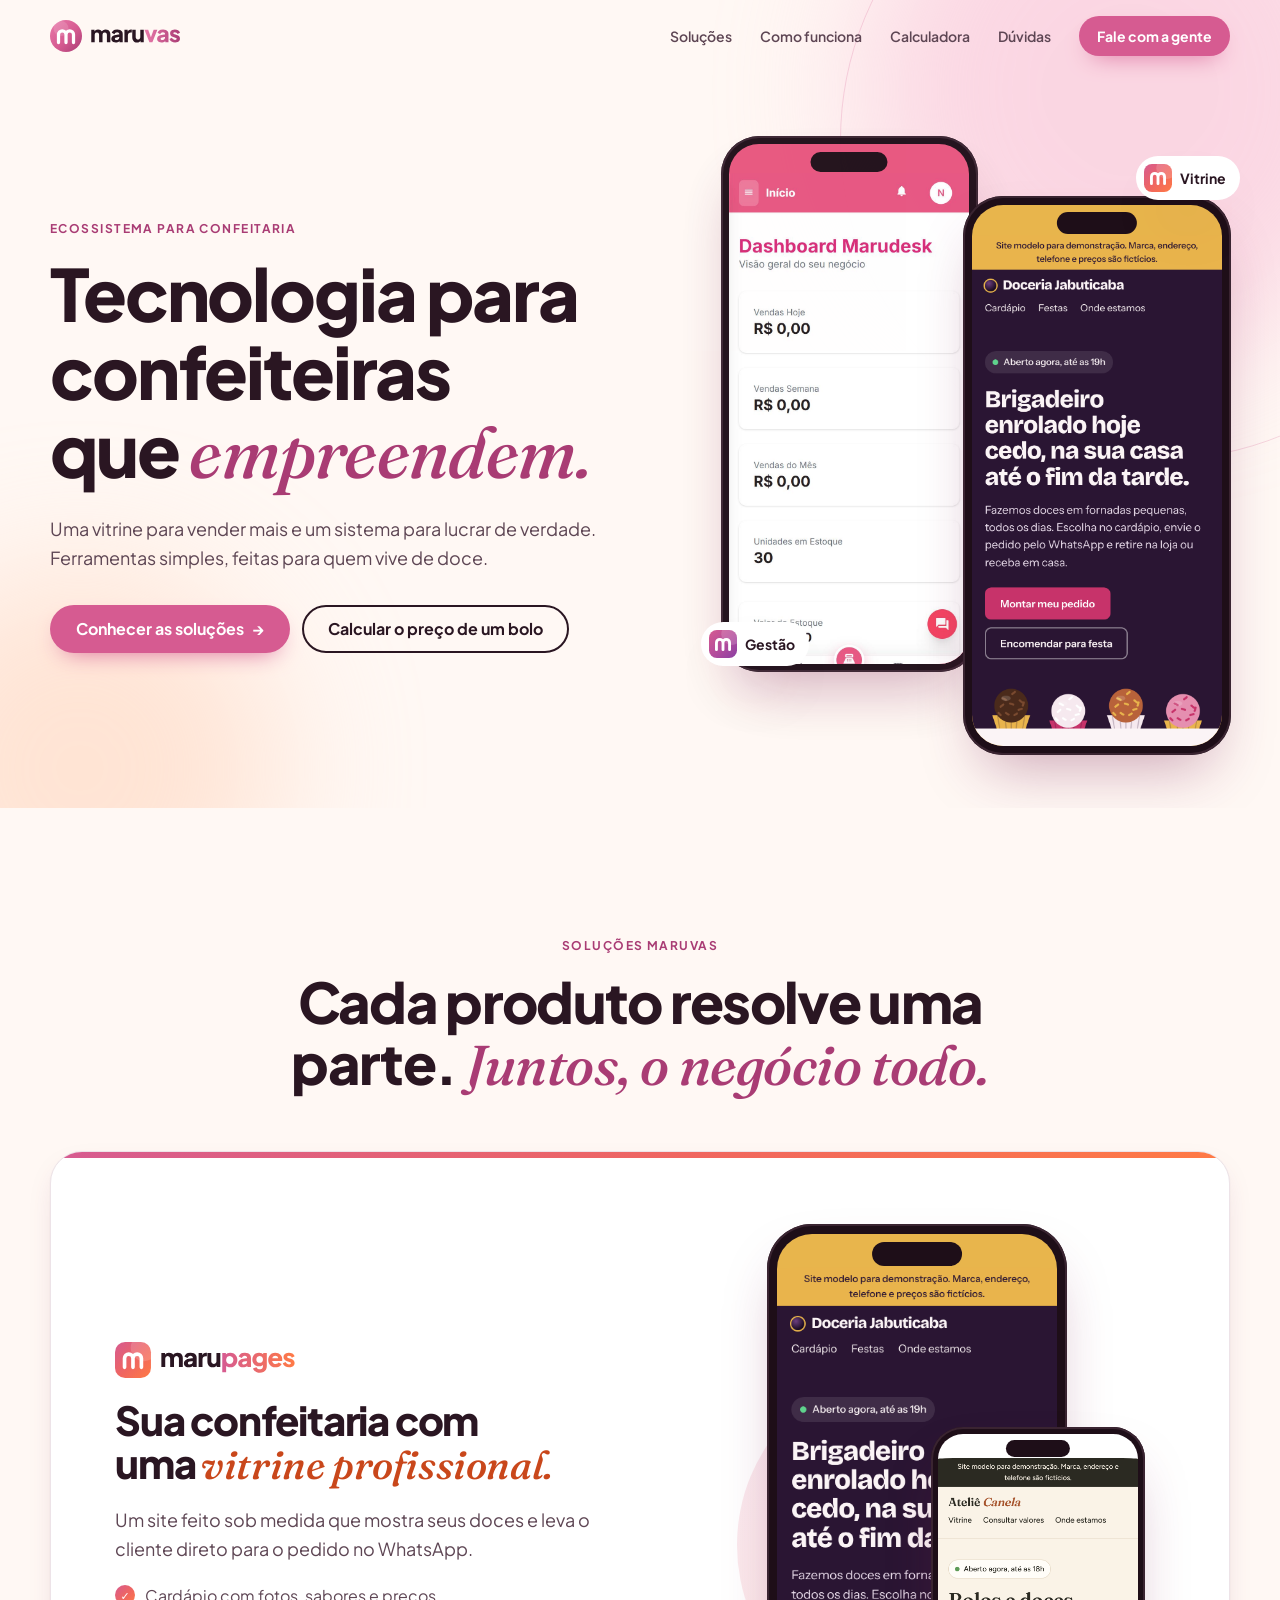
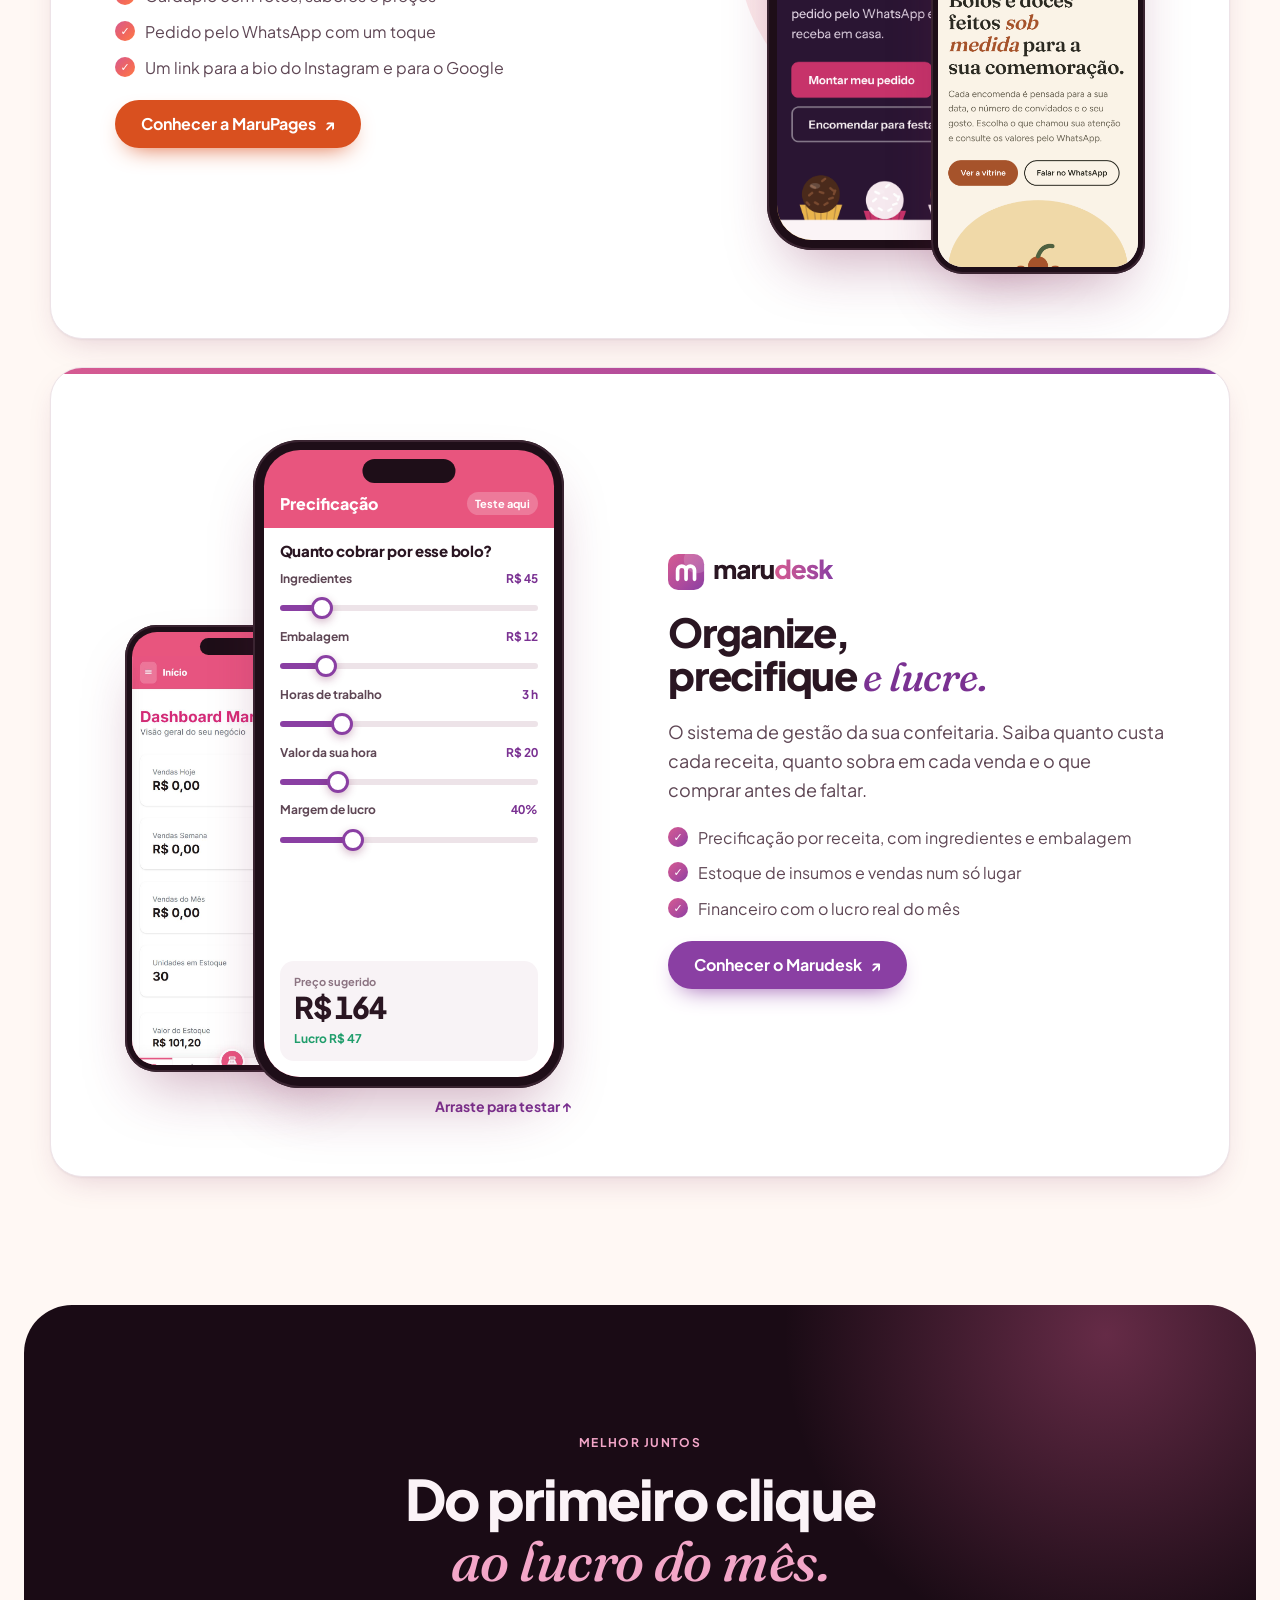
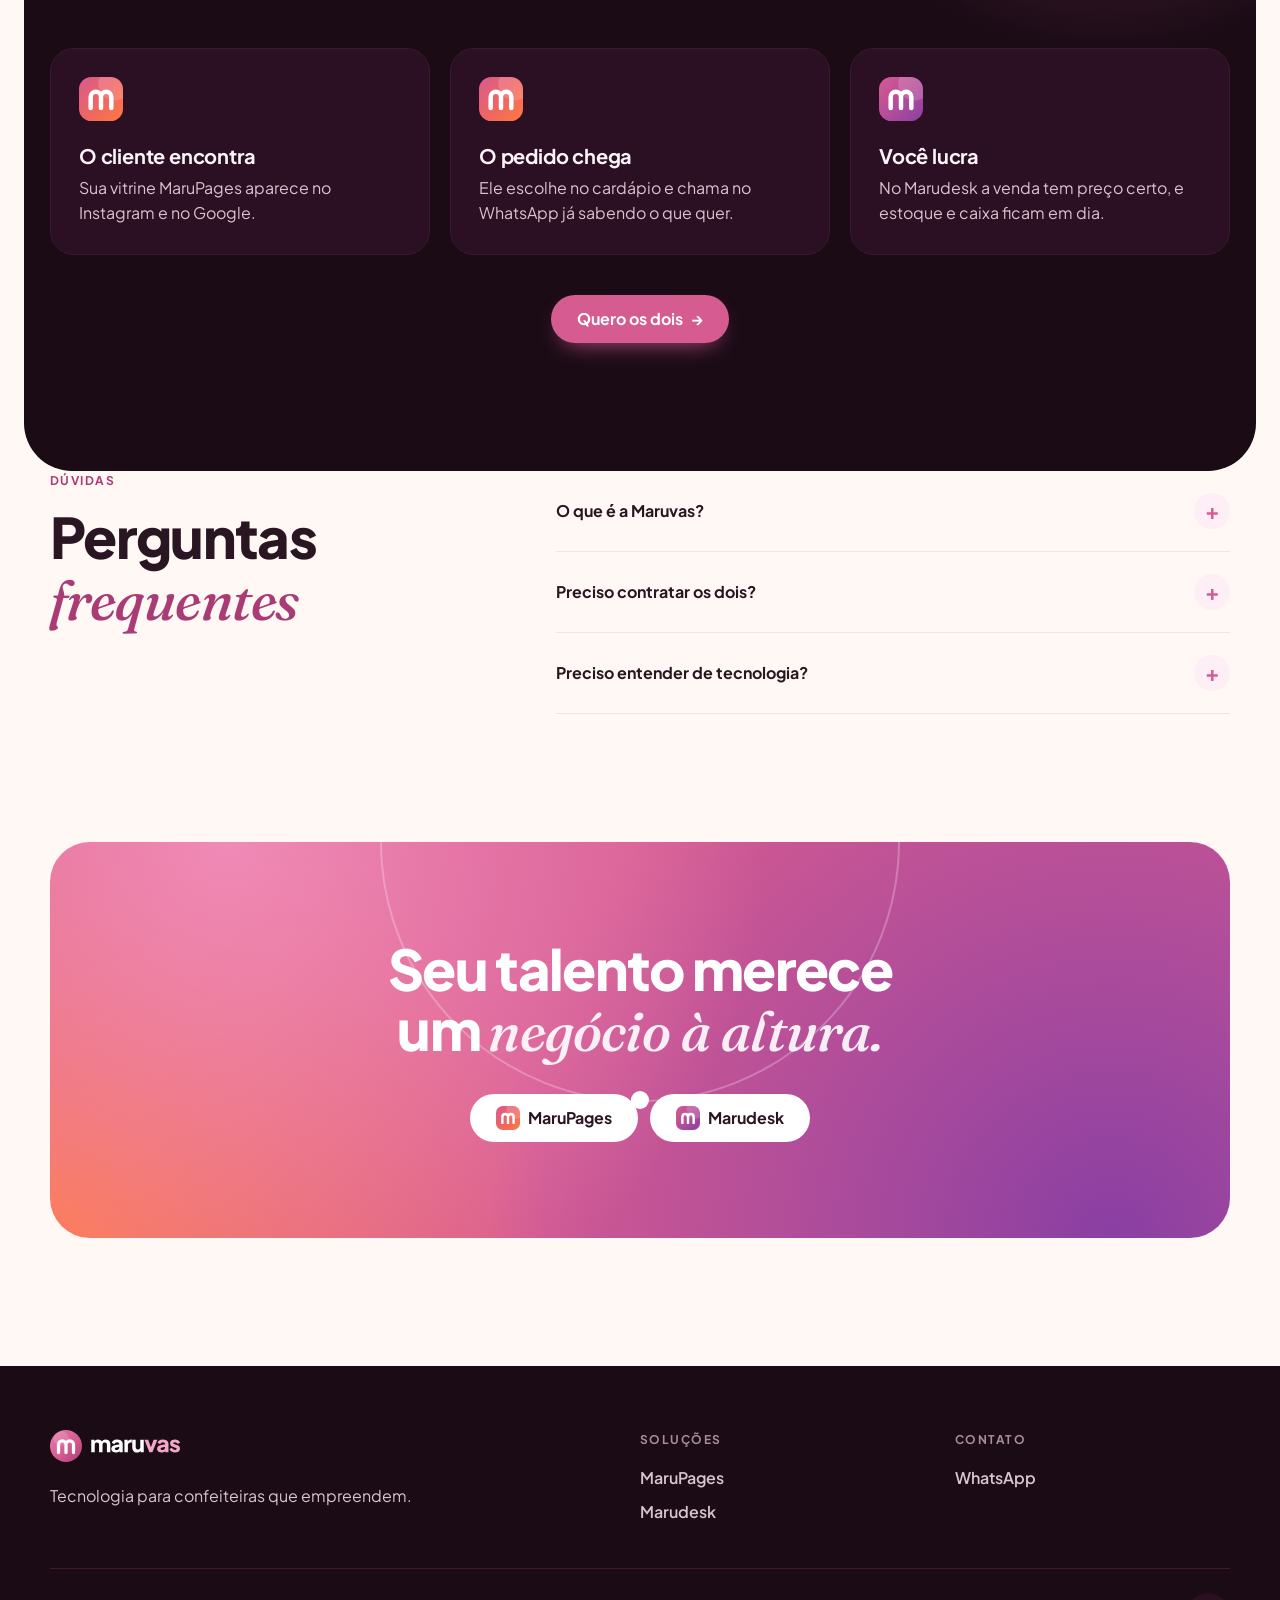
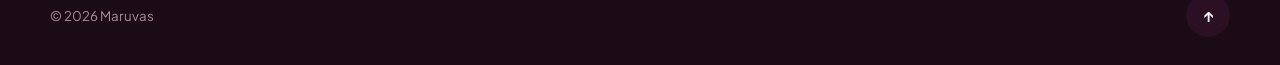
==== commit 88277a0c: "Calculadora dentro do celular do Marudesk e remove o Marudelivre Co-Authored-By: Claude Opus 5.5 <no" ====
--- a/public/index.html
+++ b/public/index.html
@@ -10,12 +10,14 @@
   <meta property="og:title" content="Maruvas · Tecnologia para confeiteiras que empreendem">
   <meta property="og:description" content="Soluções para transformar confeitaria em negócio. Conheça a MaruPages e o Marudesk.">
   <meta property="og:locale" content="pt_BR">
+  <meta property="og:url" content="https://maruvas.com.br/">
+  <link rel="canonical" href="https://maruvas.com.br/">
   <link rel="icon" href="img/logos/maruvas-simbolo.svg" type="image/svg+xml">
   <link rel="preconnect" href="https://fonts.googleapis.com">
   <link rel="preconnect" href="https://fonts.gstatic.com" crossorigin>
   <link href="https://fonts.googleapis.com/css2?family=Plus+Jakarta+Sans:wght@400;500;600;700;800&family=Fraunces:ital,opsz,wght@1,9..144,500;1,9..144,600&display=swap" rel="stylesheet">
-  <link rel="stylesheet" href="css/maruvas.css">
-  <link rel="stylesheet" href="css/style.css">
+  <link rel="stylesheet" href="css/maruvas.css?v=20261120c">
+  <link rel="stylesheet" href="css/style.css?v=20261120c">
 </head>
 <body class="mv-base">
   <div class="progresso" aria-hidden="true"><span></span></div>
@@ -28,7 +30,7 @@
       <nav class="menu" id="menu" aria-label="Principal">
         <a href="#solucoes">Soluções</a>
         <a href="#juntos">Como funciona</a>
-        <a href="#simulador">Simulador</a>
+        <a href="#calculadora">Calculadora</a>
         <a href="#duvidas">Dúvidas</a>
         <a href="https://wa.me/554735165171?text=Ol%C3%A1!%20Vim%20pelo%20site%20da%20Maruvas." class="mv-btn mv-btn--cheio mv-btn--p menu__cta" target="_blank" rel="noopener">Fale com a gente</a>
       </nav>
@@ -51,7 +53,7 @@
           <p class="mv-lead" data-surge style="--d:.12s">Uma vitrine para vender mais e um sistema para lucrar de verdade. Ferramentas simples, feitas para quem vive de doce.</p>
           <div class="hero__acoes" data-surge style="--d:.18s">
             <a href="#solucoes" class="mv-btn mv-btn--cheio mag">Conhecer as soluções <span class="seta">→</span></a>
-            <a href="#simulador" class="mv-btn mv-btn--linha mag">Calcular o preço de um bolo</a>
+            <a href="#calculadora" class="mv-btn mv-btn--linha mag">Calcular o preço de um bolo</a>
           </div>
         </div>
 
@@ -110,22 +112,47 @@
             </ul>
             <a href="https://marudesk.com.br" class="mv-btn mv-btn--cheio mag" target="_blank" rel="noopener">Conhecer o Marudesk <span class="seta">↗</span></a>
           </div>
-          <div class="prod__telas">
-            <figure class="mv-celular" style="--mv-cel-barra:#E8557E" data-tilt="6">
+          <div class="prod__telas" id="calculadora">
+            <figure class="mv-celular mv-celular--p prod__cel-2 prod__cel-2--esq" data-tilt="10" style="--mv-cel-barra:#E8557E">
               <img src="img/telas/marudesk-inicio-celular.jpg" alt="Painel inicial do Marudesk no celular" loading="lazy" width="780" height="1688">
             </figure>
+            <figure class="mv-celular cel-app" style="--mv-cel-barra:#E8557E">
+              <form class="app" id="calc" onsubmit="return false" aria-label="Calculadora de preço do Marudesk">
+                <div class="app__topo"><span>Precificação</span><small>Teste aqui</small></div>
+                <div class="app__corpo">
+                  <p class="app__titulo">Quanto cobrar por esse bolo?</p>
+                  <div class="campo">
+                    <label for="c-ing">Ingredientes <output id="o-ing">R$ 45</output></label>
+                    <input type="range" id="c-ing" min="5" max="300" step="5" value="45">
+                  </div>
+                  <div class="campo">
+                    <label for="c-emb">Embalagem <output id="o-emb">R$ 12</output></label>
+                    <input type="range" id="c-emb" min="0" max="80" step="1" value="12">
+                  </div>
+                  <div class="campo">
+                    <label for="c-hor">Horas de trabalho <output id="o-hor">3 h</output></label>
+                    <input type="range" id="c-hor" min="0.5" max="12" step="0.5" value="3">
+                  </div>
+                  <div class="campo">
+                    <label for="c-val">Valor da sua hora <output id="o-val">R$ 20</output></label>
+                    <input type="range" id="c-val" min="5" max="80" step="1" value="20">
+                  </div>
+                  <div class="campo">
+                    <label for="c-mar">Margem de lucro <output id="o-mar">40%</output></label>
+                    <input type="range" id="c-mar" min="0" max="150" step="5" value="40">
+                  </div>
+                  <div class="app__resultado">
+                    <small>Preço sugerido</small>
+                    <strong id="r-preco" aria-live="polite">R$ 0</strong>
+                    <span>Lucro <b id="r-lucro">R$ 0</b></span>
+                  </div>
+                </div>
+              </form>
+            </figure>
+            <p class="cel-dica" aria-hidden="true">Arraste para testar ↑</p>
           </div>
         </article>
 
-        <article class="breve" data-produto="delivre" data-surge>
-          <img src="img/logos/marudelivre-simbolo.svg" alt="" width="56" height="56">
-          <div>
-            <p class="mv-sobre">Em breve</p>
-            <h3 class="mv-h3">Marudelivre</h3>
-            <p>O próximo produto do ecossistema já está no forno. Quer saber primeiro?</p>
-          </div>
-          <a href="https://wa.me/554735165171?text=Ol%C3%A1!%20Quero%20saber%20quando%20o%20Marudelivre%20sair." class="mv-btn mv-btn--linha mv-btn--p" target="_blank" rel="noopener">Me avise</a>
-        </article>
       </div>
     </section>
 
@@ -159,49 +186,6 @@
       </div>
     </section>
 
-    <!-- SIMULADOR -->
-    <section class="secao" id="simulador" data-produto="desk">
-      <div class="wrap simulador">
-        <div class="simulador__texto">
-          <p class="mv-sobre" data-surge>Experimente</p>
-          <h2 class="mv-h1" data-surge style="--d:.06s">Quanto cobrar <span class="mv-enfase">por esse bolo?</span></h2>
-          <p class="mv-lead" data-surge style="--d:.1s">Mexa nos valores e veja o preço mudar. É o raciocínio que o Marudesk faz em todas as suas receitas.</p>
-          <p class="mv-apoio" data-surge style="--d:.14s">Simulação simplificada, só para ilustrar.</p>
-        </div>
-
-        <form class="calc mv-cartao mv-cartao--marketing" id="calc" data-surge style="--d:.1s" onsubmit="return false">
-          <div class="campo">
-            <label for="c-ing">Ingredientes <output id="o-ing">R$ 45</output></label>
-            <input type="range" id="c-ing" min="5" max="300" step="5" value="45">
-          </div>
-          <div class="campo">
-            <label for="c-emb">Embalagem e decoração <output id="o-emb">R$ 12</output></label>
-            <input type="range" id="c-emb" min="0" max="80" step="1" value="12">
-          </div>
-          <div class="campo">
-            <label for="c-hor">Horas de trabalho <output id="o-hor">3 h</output></label>
-            <input type="range" id="c-hor" min="0.5" max="12" step="0.5" value="3">
-          </div>
-          <div class="campo">
-            <label for="c-val">Valor da sua hora <output id="o-val">R$ 20</output></label>
-            <input type="range" id="c-val" min="5" max="80" step="1" value="20">
-          </div>
-          <div class="campo">
-            <label for="c-mar">Margem de lucro <output id="o-mar">40%</output></label>
-            <input type="range" id="c-mar" min="0" max="150" step="5" value="40">
-          </div>
-          <div class="resultado">
-            <div>
-              <span class="mv-apoio">Preço sugerido</span>
-              <strong class="resultado__preco" id="r-preco" aria-live="polite">R$ 0</strong>
-              <span class="mv-chip mv-chip--ok">Lucro <b id="r-lucro">R$ 0</b></span>
-            </div>
-            <a href="https://marudesk.com.br" class="mv-btn mv-btn--cheio" target="_blank" rel="noopener">Precificar no Marudesk <span class="seta">↗</span></a>
-          </div>
-        </form>
-      </div>
-    </section>
-
     <!-- DÚVIDAS -->
     <section class="secao duvidas" id="duvidas">
       <div class="wrap duvidas__grid">
@@ -251,7 +235,6 @@
         <h4>Soluções</h4>
         <a href="https://landing-pages-exemplos.nicolasnoronhas.workers.dev/" target="_blank" rel="noopener">MaruPages</a>
         <a href="https://marudesk.com.br" target="_blank" rel="noopener">Marudesk</a>
-        <span class="rodape__breve">Marudelivre (em breve)</span>
       </div>
       <div>
         <h4>Contato</h4>
@@ -264,6 +247,6 @@
     </div>
   </footer>
 
-  <script src="js/main.js" defer></script>
+  <script src="js/main.js?v=20261120c" defer></script>
 </body>
 </html>
--- a/public/css/style.css
+++ b/public/css/style.css
@@ -89,11 +89,6 @@
 .mv-lista li { position: relative; padding-left: 30px; color: var(--mv-tinta-2); font-size: var(--mv-t-corpo); }
 .mv-lista li::before { content: "✓"; position: absolute; left: 0; top: 2px; width: 20px; height: 20px; display: grid; place-items: center; font-size: 11px; font-weight: 900; border-radius: 50%; color: #fff; background: var(--mv-acento-grad); }
 
-.breve { display: flex; align-items: center; gap: 24px; margin-top: 28px; padding: 24px 32px; border-radius: 24px; border: 1.5px dashed var(--mv-rosa-100); background: rgba(255,255,255,.6); }
-.breve > div { flex: 1; }
-.breve .mv-sobre { margin-bottom: 4px; }
-.breve p:last-child { color: var(--mv-tinta-2); font-size: var(--mv-t-corpo); margin-top: 4px; }
-
 /* ---------- Juntos ---------- */
 .juntos { background: var(--mv-fundo); color: var(--mv-texto); border-radius: 48px; margin: 0 clamp(8px, 2vw, 24px); overflow: hidden; }
 .juntos::before { content: ""; position: absolute; width: 700px; height: 700px; top: -320px; right: -200px; border-radius: 50%; background: radial-gradient(circle, rgba(214,91,145,.4), transparent 65%); pointer-events: none; }
@@ -106,19 +101,25 @@
 .passo p { color: var(--mv-texto-2); font-size: var(--mv-t-corpo); }
 .juntos__cta { text-align: center; margin-top: 40px; }
 
-/* ---------- Simulador ---------- */
-.simulador { display: grid; grid-template-columns: .85fr 1.15fr; gap: 56px; align-items: center; }
-.simulador__texto { display: grid; gap: 16px; }
-.simulador__texto .mv-sobre { margin-bottom: 0; }
-.campo + .campo { margin-top: 18px; }
-.campo label { display: flex; justify-content: space-between; font-weight: var(--mv-peso-forte); font-size: var(--mv-t-pequeno); margin-bottom: 8px; }
-.campo output { font-variant-numeric: tabular-nums; color: var(--mv-acento-texto); }
-input[type="range"] { -webkit-appearance: none; appearance: none; width: 100%; height: 8px; border-radius: 99px; background: linear-gradient(90deg, var(--mv-acento) var(--p, 50%), var(--mv-borda) var(--p, 50%)); outline: none; cursor: pointer; }
-input[type="range"]::-webkit-slider-thumb { -webkit-appearance: none; width: 24px; height: 24px; border-radius: 50%; background: #fff; border: 3px solid var(--mv-acento); box-shadow: 0 4px 10px rgba(120,30,80,.3); transition: transform .2s; }
-input[type="range"]::-moz-range-thumb { width: 20px; height: 20px; border-radius: 50%; background: #fff; border: 3px solid var(--mv-acento); }
-input[type="range"]:active::-webkit-slider-thumb { transform: scale(1.2); }
-.resultado { display: flex; align-items: flex-end; justify-content: space-between; flex-wrap: wrap; gap: 20px; margin-top: 28px; padding-top: 24px; border-top: 1px dashed var(--mv-borda); }
-.resultado__preco { display: block; font-size: clamp(2.5rem, 2rem + 2vw, 3.5rem); font-weight: var(--mv-peso-titulo); letter-spacing: -.03em; line-height: 1.05; font-variant-numeric: tabular-nums; margin: 4px 0 10px; }
+/* ---------- Celular com a calculadora (Marudesk) ---------- */
+.prod__cel-2--esq { right: auto; left: 2%; bottom: 40px; }
+.cel-app { --mv-cel-largura: 290px; position: relative; z-index: 2; margin-left: 90px; }
+.cel-app > .app { box-sizing: border-box; width: 100%; height: 100%; overflow: hidden; display: flex; flex-direction: column; border-radius: calc(var(--mv-cel-largura) * .125); padding-top: calc(var(--mv-cel-largura) * .12); background: var(--mv-cel-barra); }
+.app__topo { display: flex; align-items: center; justify-content: space-between; padding: 6px 16px 12px; color: #fff; font-weight: var(--mv-peso-titulo); font-size: 16px; }
+.app__topo small { font-size: 11px; font-weight: var(--mv-peso-forte); background: rgba(255,255,255,.22); padding: 3px 8px; border-radius: 999px; }
+.app__corpo { flex: 1; background: #fff; padding: 14px 16px 16px; display: flex; flex-direction: column; gap: 9px; }
+.app__titulo { font-weight: var(--mv-peso-titulo); font-size: 15px; letter-spacing: -.02em; line-height: 1.2; color: var(--mv-tinta); }
+.app .campo label { display: flex; justify-content: space-between; font-weight: var(--mv-peso-forte); font-size: 12px; margin-bottom: 4px; color: var(--mv-tinta-2); }
+.app .campo output { font-variant-numeric: tabular-nums; color: var(--mv-acento-texto); }
+.app input[type="range"] { -webkit-appearance: none; appearance: none; width: 100%; height: 6px; border-radius: 99px; background: linear-gradient(90deg, var(--mv-acento) var(--p, 50%), var(--mv-borda) var(--p, 50%)); outline: none; cursor: pointer; touch-action: pan-y; margin: 6px 0; }
+.app input[type="range"]::-webkit-slider-thumb { -webkit-appearance: none; width: 22px; height: 22px; border-radius: 50%; background: #fff; border: 3px solid var(--mv-acento); box-shadow: 0 3px 8px rgba(120,30,80,.3); }
+.app input[type="range"]::-moz-range-thumb { width: 18px; height: 18px; border-radius: 50%; background: #fff; border: 3px solid var(--mv-acento); }
+.app input[type="range"]:focus-visible { outline: 2px solid var(--mv-acento); outline-offset: 4px; }
+.app__resultado { margin-top: auto; padding: 12px 14px; border-radius: 14px; background: var(--mv-nevoa); }
+.app__resultado small { display: block; font-size: 11px; font-weight: var(--mv-peso-forte); color: var(--mv-tinta-3); }
+.app__resultado strong { display: block; font-size: 30px; font-weight: var(--mv-peso-titulo); letter-spacing: -.03em; line-height: 1.1; font-variant-numeric: tabular-nums; color: var(--mv-tinta); }
+.app__resultado span { font-size: 12px; font-weight: var(--mv-peso-forte); color: var(--mv-ok); }
+.cel-dica { position: absolute; bottom: -6px; right: 8%; font-size: var(--mv-t-pequeno); font-weight: var(--mv-peso-forte); color: var(--mv-acento-texto); }
 
 /* ---------- Dúvidas ---------- */
 .duvidas { padding-top: 0; }
@@ -156,7 +157,7 @@
 
 /* ---------- Responsivo ---------- */
 @media (max-width: 1020px) {
-  .hero__grid, .simulador, .duvidas__grid { grid-template-columns: 1fr; gap: 40px; }
+  .hero__grid, .duvidas__grid { grid-template-columns: 1fr; gap: 40px; }
   .hero { padding-top: 120px; }
   .hero__cena { max-width: 520px; width: 100%; margin: 0 auto; }
   .prod { grid-template-columns: 1fr; gap: 40px; }
@@ -171,7 +172,6 @@
   .menu__cta { margin-top: 16px; }
   .topo.menu-aberto { background: rgba(255,248,244,.98); }
   .fluxo { grid-template-columns: 1fr; }
-  .breve { flex-direction: column; align-items: flex-start; }
   .rodape__grid { grid-template-columns: 1fr 1fr; }
   .rodape__grid > div:first-child { grid-column: 1 / -1; }
 }
@@ -187,12 +187,21 @@
   .prod .mv-btn { align-self: stretch; }
   .prod__telas .mv-celular:not(.mv-celular--p) { --mv-cel-largura: 220px; }
   .prod__cel-2 { --mv-cel-largura: 130px !important; right: 0; }
+  .prod__cel-2--esq { left: 0; right: auto; bottom: 60px; }
+  .cel-app { --mv-cel-largura: 260px; margin-left: 50px; }
+  .app__corpo { gap: 5px; padding: 10px 14px 12px; }
+  .app__titulo { font-size: 13px; }
+  .app .campo label { font-size: 11px; margin-bottom: 0; }
+  .app input[type="range"] { margin: 5px 0; }
+  .app__resultado { padding: 8px 12px; }
+  .app__resultado strong { font-size: 24px; }
+  .app__topo { font-size: 14px; padding-bottom: 8px; }
+  .cel-dica { right: 0; }
   .prod__telas::before { width: 260px; height: 260px; }
   .faq details p { padding-right: 0; }
   .juntos { border-radius: 28px; }
   .final__caixa { border-radius: 28px; }
   .final__acoes .mv-btn { width: 100%; }
-  .resultado .mv-btn { width: 100%; }
 }
 
 @media (prefers-reduced-motion: reduce) {
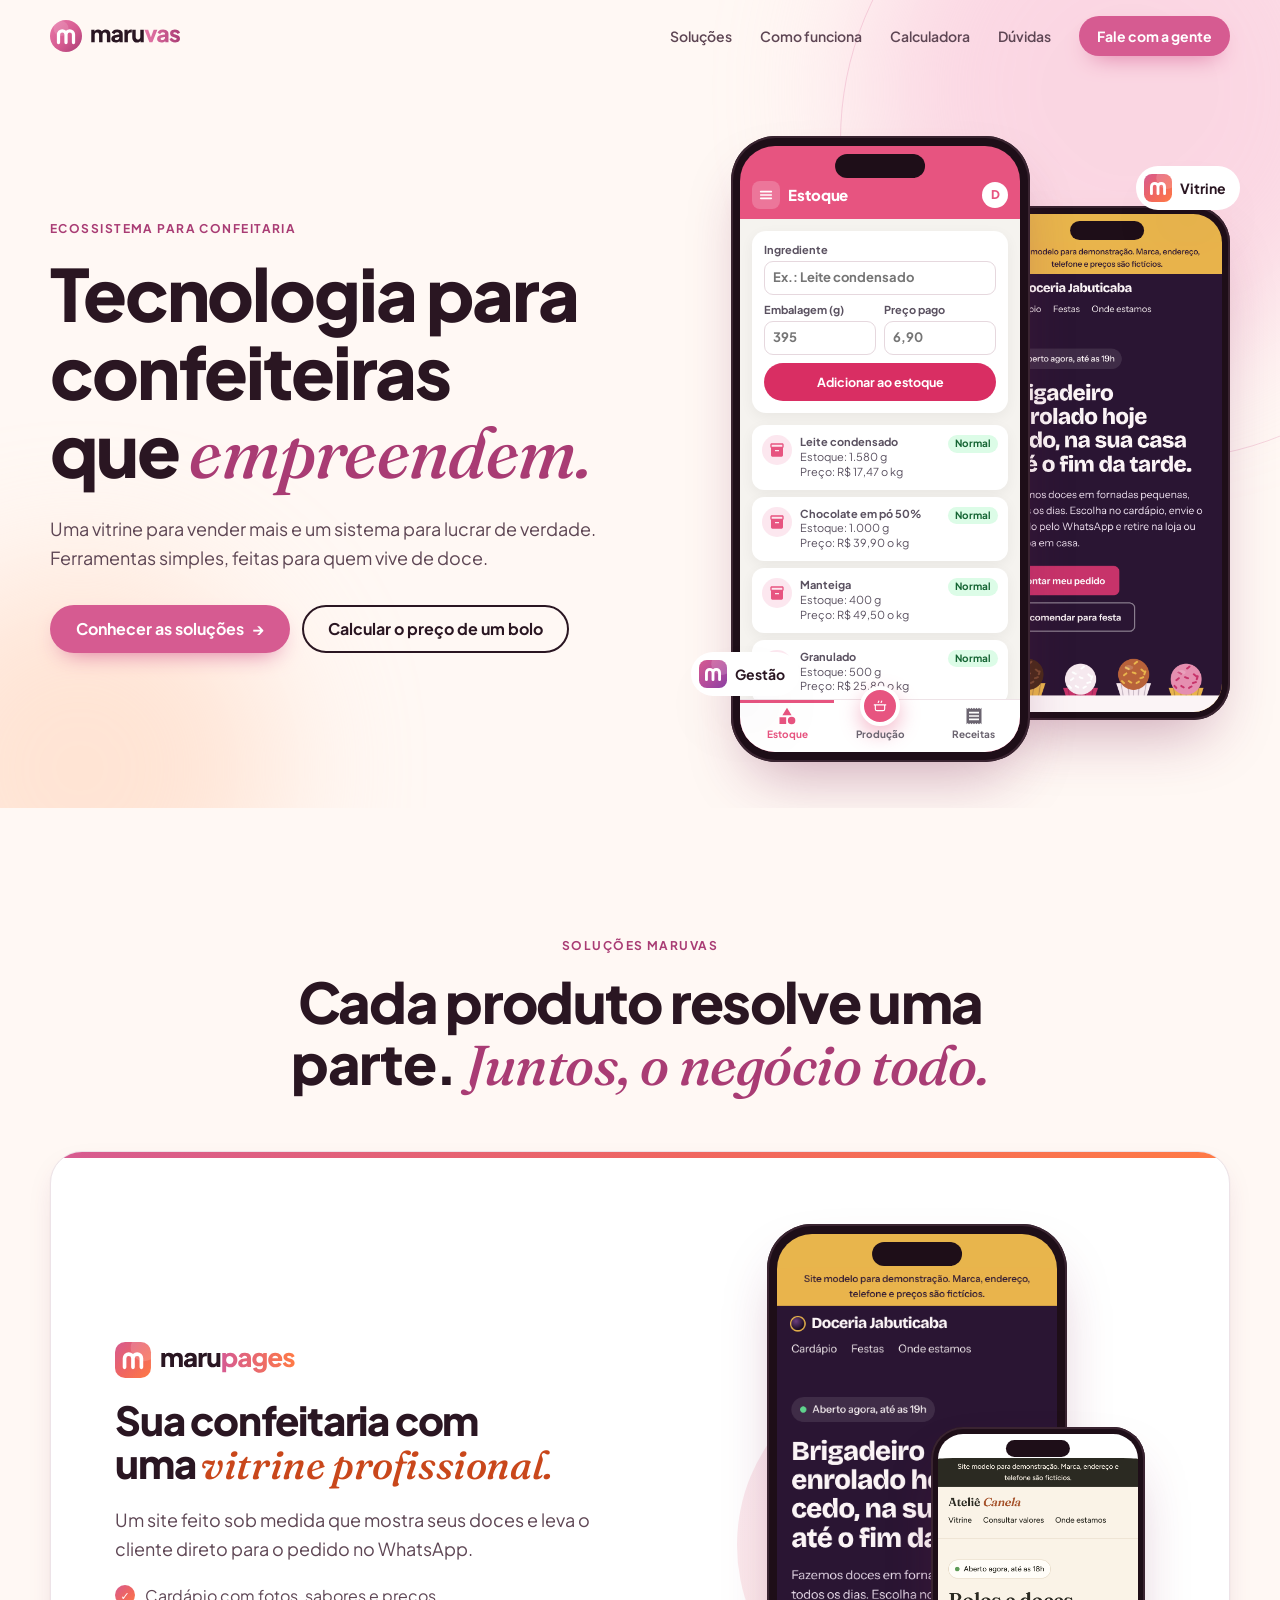
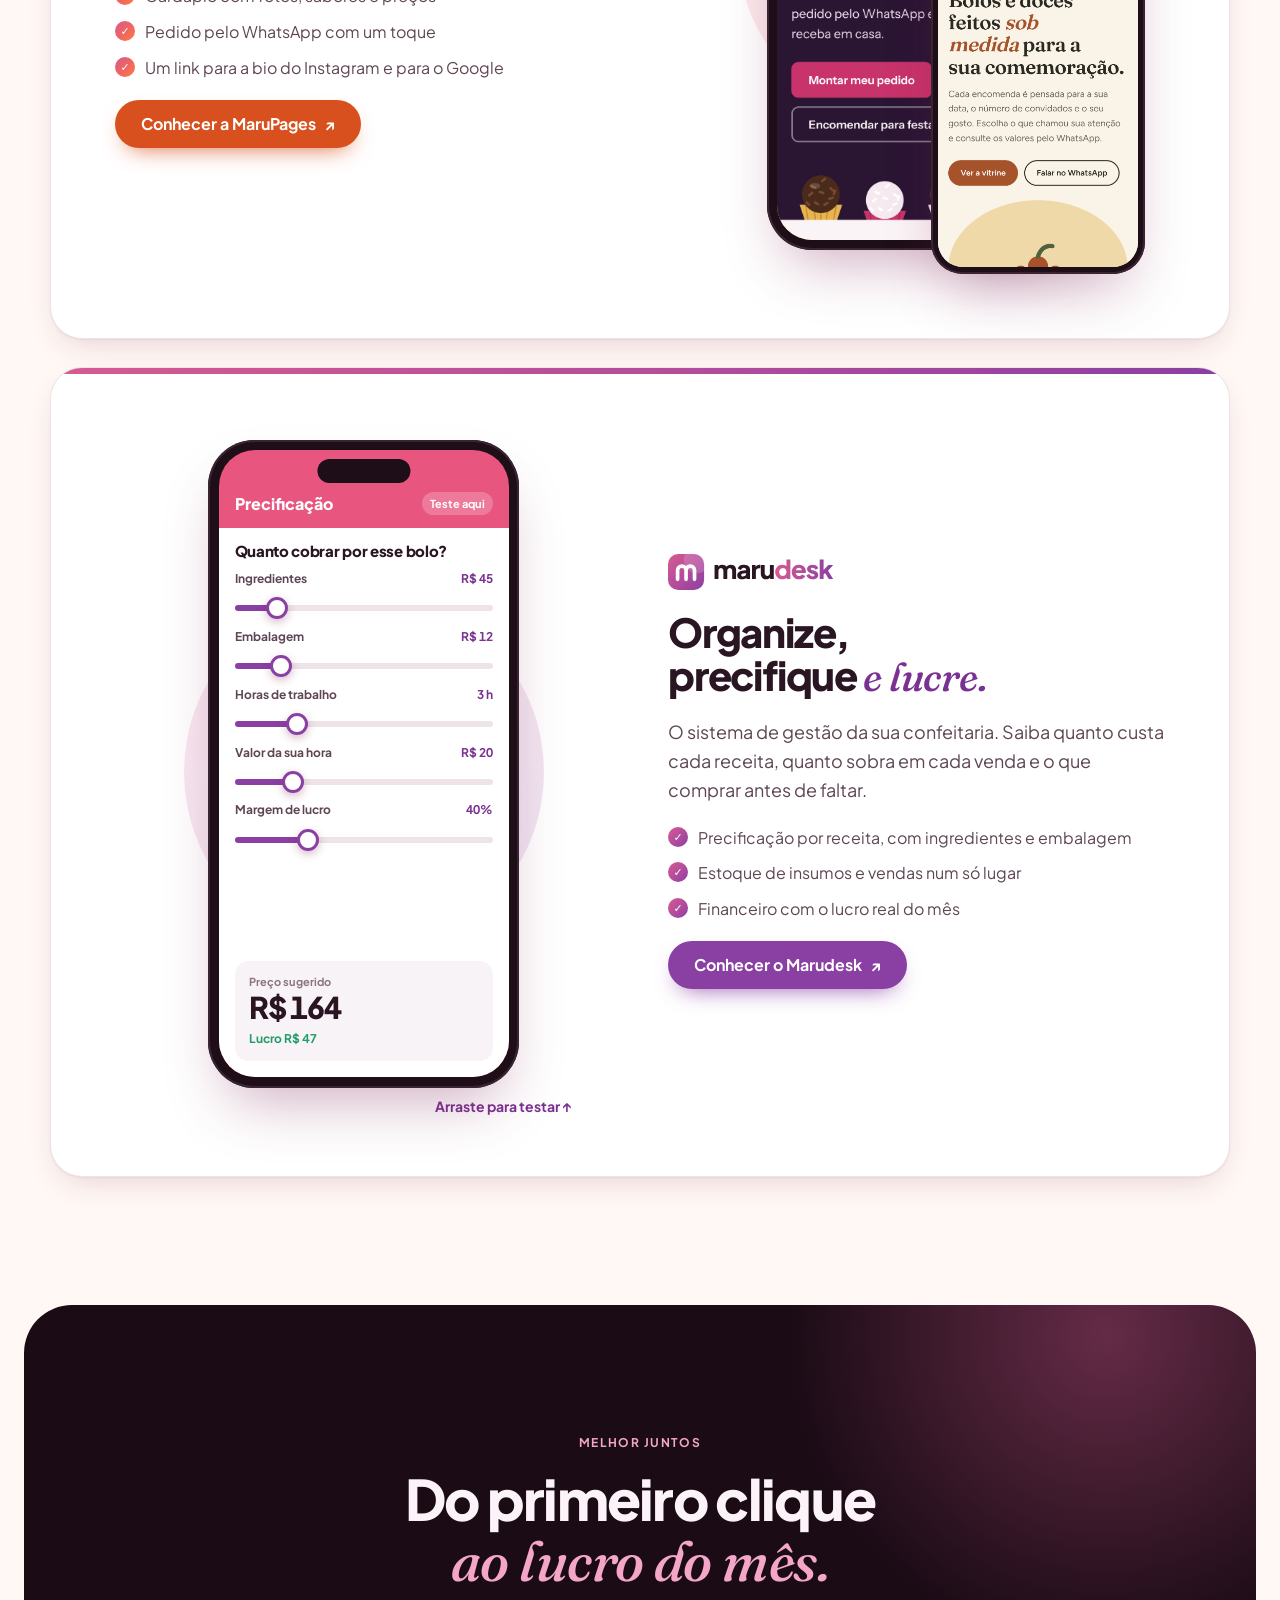
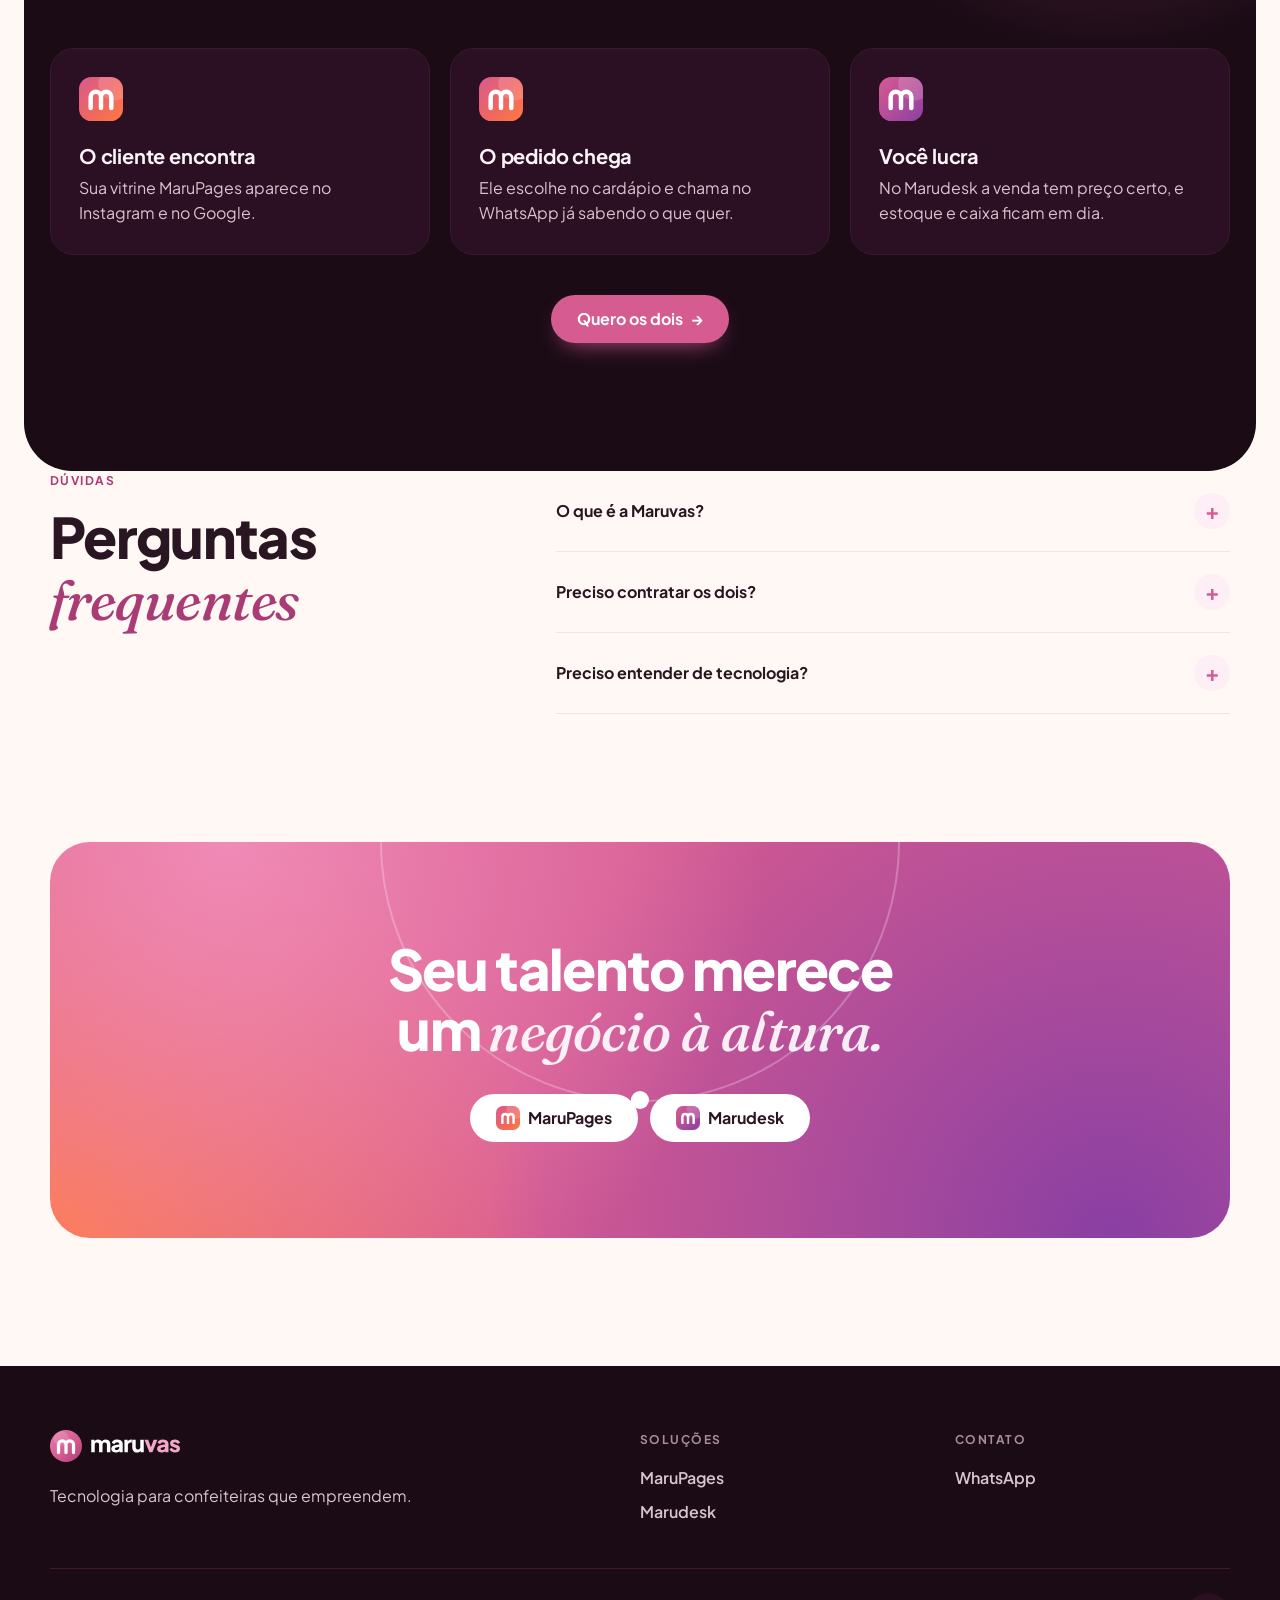
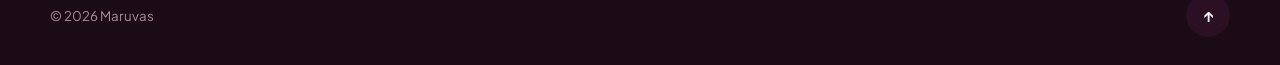
==== commit f0af40ae: "Animação do Marudesk no topo e tira o print com dados de teste Co-Authored-By: Claude Opus 5.5 <nore" ====
--- a/public/index.html
+++ b/public/index.html
@@ -16,8 +16,8 @@
   <link rel="preconnect" href="https://fonts.googleapis.com">
   <link rel="preconnect" href="https://fonts.gstatic.com" crossorigin>
   <link href="https://fonts.googleapis.com/css2?family=Plus+Jakarta+Sans:wght@400;500;600;700;800&family=Fraunces:ital,opsz,wght@1,9..144,500;1,9..144,600&display=swap" rel="stylesheet">
-  <link rel="stylesheet" href="css/maruvas.css?v=20261120c">
-  <link rel="stylesheet" href="css/style.css?v=20261120c">
+  <link rel="stylesheet" href="css/maruvas.css?v=20261120d">
+  <link rel="stylesheet" href="css/style.css?v=20261120d">
 </head>
 <body class="mv-base">
   <div class="progresso" aria-hidden="true"><span></span></div>
@@ -58,11 +58,51 @@
         </div>
 
         <div class="hero__cena" data-surge style="--d:.14s">
-          <figure class="mv-celular hero__cel hero__cel--tras" data-tilt="8" style="--mv-cel-barra:#E8557E">
-            <img src="img/telas/marudesk-inicio-celular.jpg" alt="Painel inicial do Marudesk no celular, com vendas e estoque" width="780" height="1688">
+          <figure class="mv-celular hero__cel hero__cel--tras" data-tilt="8" style="--mv-cel-barra:#E8B54C">
+            <img src="img/telas/marupages-doceria-jabuticaba-celular.png" alt="Vitrine MaruPages da Doceria Jabuticaba no celular" width="780" height="1688">
           </figure>
-          <figure class="mv-celular hero__cel hero__cel--frente" data-tilt="12" style="--mv-cel-barra:#E8B54C">
-            <img src="img/telas/marupages-doceria-jabuticaba-celular.png" alt="Vitrine MaruPages da Doceria Jabuticaba no celular" width="780" height="1688">
+          <figure class="mv-celular hero__cel hero__cel--demo" style="--mv-cel-barra:#E75480" aria-label="Demonstração do Marudesk: cadastro de estoque, receita e produção">
+            <div class="md-tela" id="demo-tela">
+              <header><span class="md-hbtn" aria-hidden="true"><svg width="16" height="16" viewBox="0 0 24 24" fill="none" stroke="currentColor" stroke-width="2.4" stroke-linecap="round"><path d="M4 7h16M4 12h16M4 17h16"/></svg></span><span id="demo-titulo">Estoque</span><span class="md-avatar" aria-hidden="true">D</span></header>
+              <div class="md-app" id="demo-app">
+                <div data-aba="estoque">
+                  <form id="e-form">
+                    <label>Ingrediente<input id="e-nome" required maxlength="40" placeholder="Ex.: Leite condensado"></label>
+                    <div class="md-linha">
+                      <label>Embalagem (g)<input id="e-emb" required inputmode="numeric" placeholder="395"></label>
+                      <label>Preço pago<input id="e-preco" required inputmode="decimal" placeholder="6,90"></label>
+                    </div>
+                    <button class="md-acao" id="e-add">Adicionar ao estoque</button>
+                  </form>
+                  <ul id="e-lista" aria-label="Itens em estoque"></ul>
+                </div>
+                <div data-aba="receita" hidden>
+                  <form id="r-form">
+                    <div class="md-linha">
+                      <label>Receita<input id="r-nome" maxlength="40" placeholder="Ex.: Brigadeiro"></label>
+                      <label>Rende (unid.)<input id="r-rend" inputmode="numeric" value="25"></label>
+                    </div>
+                    <p class="md-sub">Quanto vai de cada ingrediente</p>
+                    <div id="r-itens"></div>
+                    <div class="md-barra"><span><small>Custo da receita</small><strong id="r-total">R$ 0,00</strong></span><span><small>Por unidade</small><strong id="r-un" class="md-rosa">R$ 0,00</strong></span><button id="r-salvar">Salvar</button></div>
+                  </form>
+                </div>
+                <div data-aba="producao" hidden>
+                  <label>Receita<select id="p-receita"></select></label>
+                  <div class="md-caixa"><span>Lotes</span><span class="md-lotes"><button type="button" id="p-menos" aria-label="Menos um lote" class="md-acao md-acao--q">−</button><strong id="p-lotes">1</strong><button type="button" id="p-mais" aria-label="Mais um lote" class="md-acao md-acao--q">+</button></span></div>
+                  <p id="p-total" class="md-ptotal"></p>
+                  <ul id="p-consumo" aria-label="Consumo do estoque"></ul>
+                  <button type="button" class="md-acao" id="p-registrar">Registrar produção</button>
+                </div>
+              </div>
+              <nav aria-label="Telas da demonstração">
+                <button type="button" data-ir="estoque"><svg aria-hidden="true" width="20" height="20" viewBox="0 0 24 24" fill="currentColor"><path d="M12 2l-5.5 9h11L12 2zm5.5 11a4.5 4.5 0 1 0 0 9 4.5 4.5 0 0 0 0-9zM3 13.5h8v8H3z"/></svg>Estoque</button>
+                <button type="button" data-ir="producao" class="md-tab-destaque"><svg aria-hidden="true" width="20" height="20" viewBox="0 0 24 24" fill="none" stroke="currentColor" stroke-width="2" stroke-linecap="round" stroke-linejoin="round"><path d="M4 10h16v7a3 3 0 0 1-3 3H7a3 3 0 0 1-3-3v-7zM2 10h20M9 6c0-1 1-1.5 1-2.5M14 6c0-1 1-1.5 1-2.5"/></svg>Produção</button>
+                <button type="button" data-ir="receita"><svg aria-hidden="true" width="20" height="20" viewBox="0 0 24 24" fill="currentColor"><path d="M18 17H6v-2h12v2zm0-4H6v-2h12v2zm0-4H6V7h12v2zM3 22l1.5-1.5L6 22l1.5-1.5L9 22l1.5-1.5L12 22l1.5-1.5L15 22l1.5-1.5L18 22l1.5-1.5L21 22V2l-1.5 1.5L18 2l-1.5 1.5L15 2l-1.5 1.5L12 2l-1.5 1.5L9 2 7.5 3.5 6 2 4.5 3.5 3 2v20z"/></svg>Receitas</button>
+              </nav>
+              <span class="md-dedo" aria-hidden="true"></span>
+              <div class="md-toast" id="demo-toast" role="status"></div>
+            </div>
           </figure>
           <div class="selo-flutua selo-flutua--pages" aria-hidden="true"><img src="img/logos/marupages-simbolo.svg" alt="" width="28" height="28">Vitrine</div>
           <div class="selo-flutua selo-flutua--desk" aria-hidden="true"><img src="img/logos/marudesk-simbolo.svg" alt="" width="28" height="28">Gestão</div>
@@ -113,9 +153,6 @@
             <a href="https://marudesk.com.br" class="mv-btn mv-btn--cheio mag" target="_blank" rel="noopener">Conhecer o Marudesk <span class="seta">↗</span></a>
           </div>
           <div class="prod__telas" id="calculadora">
-            <figure class="mv-celular mv-celular--p prod__cel-2 prod__cel-2--esq" data-tilt="10" style="--mv-cel-barra:#E8557E">
-              <img src="img/telas/marudesk-inicio-celular.jpg" alt="Painel inicial do Marudesk no celular" loading="lazy" width="780" height="1688">
-            </figure>
             <figure class="mv-celular cel-app" style="--mv-cel-barra:#E8557E">
               <form class="app" id="calc" onsubmit="return false" aria-label="Calculadora de preço do Marudesk">
                 <div class="app__topo"><span>Precificação</span><small>Teste aqui</small></div>
@@ -247,6 +284,7 @@
     </div>
   </footer>
 
-  <script src="js/main.js?v=20261120c" defer></script>
+  <script src="js/main.js?v=20261120d" defer></script>
+  <script src="js/demo-marudesk.js?v=20261120d" defer></script>
 </body>
 </html>
--- a/public/css/style.css
+++ b/public/css/style.css
@@ -67,12 +67,12 @@
 .hero__cena { position: relative; height: 600px; perspective: 1200px; }
 [data-tilt] { transition: transform .5s var(--mv-ease); will-change: transform; }
 .hero__cel { position: absolute; }
-.hero__cel--tras { --mv-cel-largura: 240px; top: 0; left: 0; opacity: .97; }
-.hero__cel--frente { --mv-cel-largura: 250px; top: 60px; right: 0; z-index: 2; }
+.hero__cel--tras { --mv-cel-largura: 230px; top: 70px; right: 0; }
+.hero__cel--demo { --mv-cel-largura: 280px; top: 0; left: 10px; z-index: 2; }
 .selo-flutua { position: absolute; z-index: 3; display: flex; align-items: center; gap: 8px; padding: 8px 14px 8px 8px; border-radius: 999px; background: #fff; box-shadow: var(--mv-sombra-forte); font-size: var(--mv-t-pequeno); font-weight: var(--mv-peso-forte); animation: sobe 5s ease-in-out infinite; }
 .selo-flutua img { width: 28px; height: 28px; }
-.selo-flutua--pages { right: -10px; top: 20px; }
-.selo-flutua--desk { left: -20px; bottom: 70px; animation-delay: -2.5s; }
+.selo-flutua--pages { right: -10px; top: 30px; }
+.selo-flutua--desk { left: -30px; bottom: 40px; animation-delay: -2.5s; }
 @keyframes sobe { 0%,100% { translate: 0 0; } 50% { translate: 0 -10px; } }
 
 /* ---------- Produtos ---------- */
@@ -103,7 +103,7 @@
 
 /* ---------- Celular com a calculadora (Marudesk) ---------- */
 .prod__cel-2--esq { right: auto; left: 2%; bottom: 40px; }
-.cel-app { --mv-cel-largura: 290px; position: relative; z-index: 2; margin-left: 90px; }
+.cel-app { --mv-cel-largura: 290px; position: relative; z-index: 2; }
 .cel-app > .app { box-sizing: border-box; width: 100%; height: 100%; overflow: hidden; display: flex; flex-direction: column; border-radius: calc(var(--mv-cel-largura) * .125); padding-top: calc(var(--mv-cel-largura) * .12); background: var(--mv-cel-barra); }
 .app__topo { display: flex; align-items: center; justify-content: space-between; padding: 6px 16px 12px; color: #fff; font-weight: var(--mv-peso-titulo); font-size: 16px; }
 .app__topo small { font-size: 11px; font-weight: var(--mv-peso-forte); background: rgba(255,255,255,.22); padding: 3px 8px; border-radius: 999px; }
@@ -121,6 +121,54 @@
 .app__resultado span { font-size: 12px; font-weight: var(--mv-peso-forte); color: var(--mv-ok); }
 .cel-dica { position: absolute; bottom: -6px; right: 8%; font-size: var(--mv-t-pequeno); font-weight: var(--mv-peso-forte); color: var(--mv-acento-texto); }
 
+/* ---------- Demonstração animada do Marudesk (hero) ---------- */
+.md-tela { --md-rosa: #E75480; --md-rosa-2: #D92E63; --md-tinta: #1C1220; --md-cinza: #5A5160; position: relative; box-sizing: border-box; width: 100%; height: 100%; overflow: hidden; display: flex; flex-direction: column; border-radius: calc(var(--mv-cel-largura) * .125); padding-top: calc(var(--mv-cel-largura) * .12); background: var(--md-rosa); color: var(--md-tinta); font-family: var(--mv-fonte); font-size: 12.5px; line-height: 1.35; text-align: left; }
+.md-tela header { display: flex; align-items: center; gap: 8px; padding: 2px 12px 10px; color: #fff; font-weight: 800; font-size: 15px; letter-spacing: -.01em; }
+.md-tela header #demo-titulo { flex: 1; }
+.md-hbtn { width: 28px; height: 28px; display: grid; place-items: center; border-radius: 8px; background: rgba(255,255,255,.2); }
+.md-avatar { width: 26px; height: 26px; display: grid; place-items: center; border-radius: 50%; background: #fff; color: var(--md-rosa); font-weight: 800; font-size: 12px; }
+.md-app { flex: 1; overflow-y: auto; padding: 12px; scroll-behavior: smooth; background: #F5F3EF; scrollbar-width: none; }
+.md-app::-webkit-scrollbar { display: none; }
+.md-app form { background: #fff; border-radius: 14px; padding: 12px; box-shadow: 0 4px 14px rgba(0,0,0,.05); }
+.md-app label { display: flex; flex-direction: column; gap: 3px; font-size: 11px; font-weight: 700; color: var(--md-cinza); margin-bottom: 8px; }
+.md-app input, .md-app select { min-height: 34px; width: 100%; border: 1px solid #E6D8DE; border-radius: 9px; padding: 0 8px; font: inherit; font-size: 13px; color: var(--md-tinta); background: #fff; box-sizing: border-box; }
+.md-app .md-linha { display: grid; grid-template-columns: 1fr 1fr; gap: 8px; }
+.md-app .md-item { flex-direction: row; align-items: center; justify-content: space-between; gap: 8px; color: var(--md-tinta); font-weight: 600; font-size: 12px; }
+.md-app .md-item input { width: 72px; flex: none; text-align: right; }
+.md-app .md-foco { outline: 2px solid var(--md-rosa-2); outline-offset: 1px; }
+.md-sub { margin: 2px 0 6px; font-size: 11px; font-weight: 700; color: var(--md-cinza); }
+.md-acao { width: 100%; min-height: 38px; border: 0; border-radius: 999px; background: var(--md-rosa-2); color: #fff; font: inherit; font-weight: 700; cursor: pointer; }
+.md-acao:disabled { opacity: .45; cursor: not-allowed; }
+.md-acao--q { width: 32px; min-height: 32px; }
+.md-app ul { margin: 12px 0 0; padding: 0; list-style: none; }
+.md-app li { display: flex; flex-direction: column; padding: 8px 0; border-bottom: 1px dashed #EADFE3; }
+.md-app li span { font-size: 11px; color: var(--md-cinza); }
+.md-app li.md-cartao { flex-direction: row; align-items: flex-start; gap: 8px; background: #fff; border: 0; border-radius: 12px; padding: 10px; margin-bottom: 7px; box-shadow: 0 4px 14px rgba(0,0,0,.05); }
+.md-cartao > span { flex: 1; display: flex; flex-direction: column; min-width: 0; }
+.md-ico { flex: none; width: 30px; height: 30px; border-radius: 50%; background: #FCE7EF url("data:image/svg+xml,%3Csvg xmlns='http://www.w3.org/2000/svg' viewBox='0 0 24 24' fill='%23E75480'%3E%3Cpath d='M20 2H4c-1 0-2 .9-2 2v3.01c0 .72.43 1.34 1 1.69V20c0 1.1 1.1 2 2 2h14c.9 0 2-.9 2-2V8.7c.57-.35 1-.97 1-1.69V4c0-1.1-1-2-2-2zm-5 12H9v-2h6v2zm5-7H4V4h16v3z'/%3E%3C/svg%3E") center/16px no-repeat; }
+.md-selo { flex: none; font-style: normal; font-size: 10px; font-weight: 700; padding: 2px 7px; border-radius: 999px; background: #DCFCE7; color: #166534; }
+.md-selo.zerado { background: #FEE2E2; color: #991B1B; }
+.md-falta { color: #C0262D !important; font-weight: 700; }
+.md-barra { position: sticky; bottom: -12px; margin: 10px -12px -12px; border-radius: 0 0 14px 14px; display: grid; grid-template-columns: 1fr 1fr auto; gap: 6px; align-items: center; background: #201A1C; color: #fff; padding: 9px 10px; }
+.md-barra small { display: block; font-size: 9.5px; color: #CBBFC8; }
+.md-barra strong { font-size: 13px; font-weight: 800; }
+.md-barra .md-rosa { color: #FF9CBB; }
+.md-barra button { min-height: 34px; padding: 0 12px; border: 0; border-radius: 999px; background: var(--md-rosa); color: #fff; font: inherit; font-weight: 700; cursor: pointer; }
+.md-caixa { background: #FAF5F7; border-radius: 12px; padding: 8px 10px; margin: 6px 0 10px; display: flex; justify-content: space-between; align-items: center; gap: 8px; }
+.md-lotes { display: flex; align-items: center; gap: 10px; }
+.md-ptotal { margin: 0 0 4px; font-weight: 700; }
+#p-consumo { margin: 0 0 12px; }
+.md-tela nav { display: grid; grid-template-columns: repeat(3, 1fr); border-top: 1px solid #EEE3E7; background: #fff; }
+.md-tela nav button { display: flex; flex-direction: column; align-items: center; justify-content: flex-end; gap: 2px; border: 0; background: #fff; padding: 6px 0 10px; font: inherit; font-size: 10px; font-weight: 700; color: #6B6470; cursor: pointer; }
+.md-tela nav button[aria-pressed="true"] { color: var(--md-rosa); box-shadow: inset 0 3px var(--md-rosa); }
+.md-tela nav .md-tab-destaque svg { width: 40px; height: 40px; padding: 9px; margin-top: -20px; border-radius: 999px; background: var(--md-rosa); color: #fff; border: 4px solid #fff; box-shadow: 0 8px 20px rgba(231,84,128,.4); box-sizing: border-box; }
+.md-tela nav .md-tab-destaque[aria-pressed="true"] { box-shadow: none; }
+.md-dedo { position: absolute; left: -13px; top: -13px; width: 26px; height: 26px; border-radius: 50%; background: rgba(217,46,99,.35); border: 2px solid #fff; box-shadow: 0 2px 8px rgba(0,0,0,.3); pointer-events: none; opacity: 0; transition: transform .5s ease, opacity .3s; z-index: 5; }
+.md-dedo.toca { animation: md-toque .3s; }
+@keyframes md-toque { 50% { scale: .65; } }
+.md-toast { position: absolute; left: 10px; right: 10px; bottom: 58px; background: #12372C; color: #fff; padding: 9px 12px; border-radius: 12px; font-size: 12px; opacity: 0; transform: translateY(10px); transition: .3s; pointer-events: none; z-index: 4; }
+.md-toast.on { opacity: 1; transform: none; }
+
 /* ---------- Dúvidas ---------- */
 .duvidas { padding-top: 0; }
 .duvidas__grid { display: grid; grid-template-columns: .8fr 1.2fr; gap: 56px; align-items: start; }
@@ -179,16 +227,17 @@
   .wrap { width: calc(100% - 32px); }
   .hero__acoes .mv-btn { width: 100%; }
   .hero__cena { height: 470px; }
-  .hero__cel--tras { --mv-cel-largura: 180px; }
-  .hero__cel--frente { --mv-cel-largura: 190px; top: 50px; }
+  .hero__cena { height: 600px; }
+  .hero__cel--tras { --mv-cel-largura: 150px; top: 120px; }
+  .hero__cel--demo { --mv-cel-largura: 255px; left: 0; }
   .selo-flutua--pages { right: 0; top: 0; }
-  .selo-flutua--desk { left: 0; bottom: 40px; }
+  .selo-flutua--desk { left: auto; right: 0; bottom: 30px; }
   .prod { border-radius: 24px; }
   .prod .mv-btn { align-self: stretch; }
   .prod__telas .mv-celular:not(.mv-celular--p) { --mv-cel-largura: 220px; }
   .prod__cel-2 { --mv-cel-largura: 130px !important; right: 0; }
   .prod__cel-2--esq { left: 0; right: auto; bottom: 60px; }
-  .cel-app { --mv-cel-largura: 260px; margin-left: 50px; }
+  .cel-app { --mv-cel-largura: 260px; }
   .app__corpo { gap: 5px; padding: 10px 14px 12px; }
   .app__titulo { font-size: 13px; }
   .app .campo label { font-size: 11px; margin-bottom: 0; }
